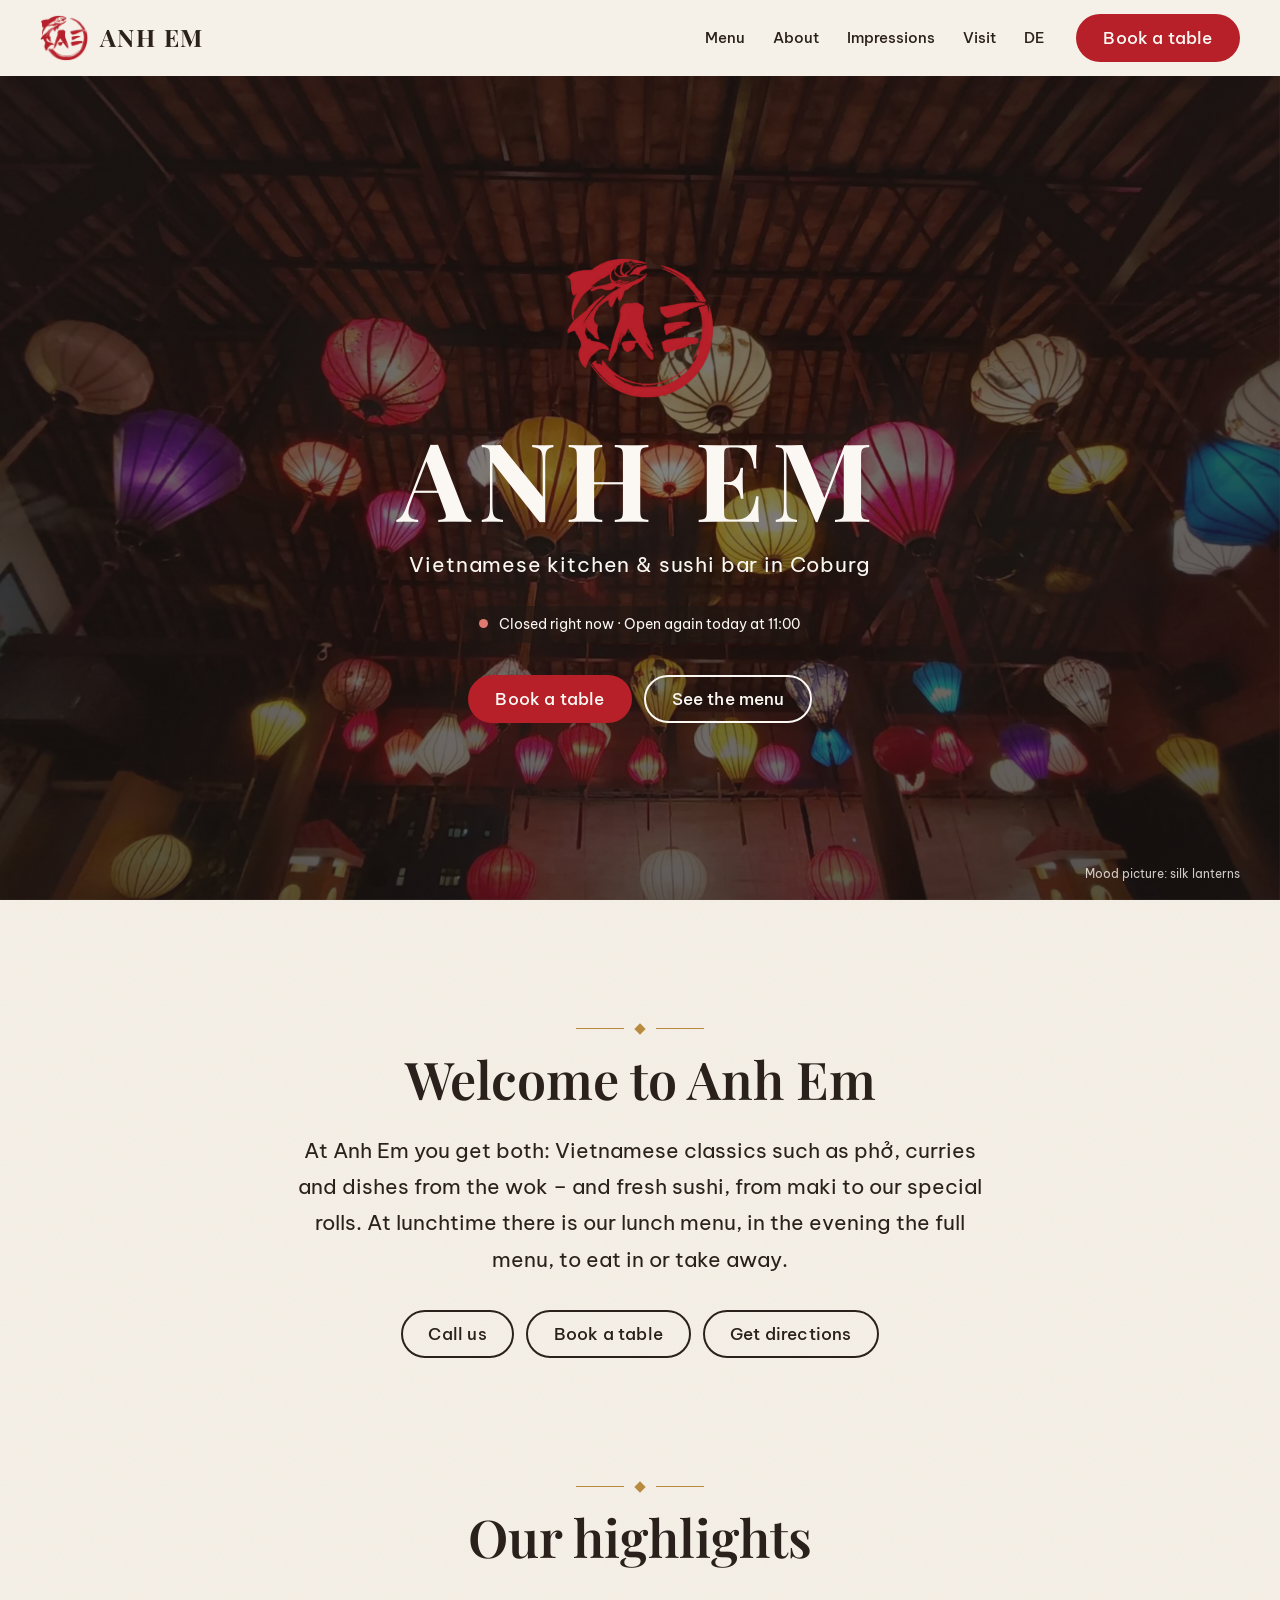
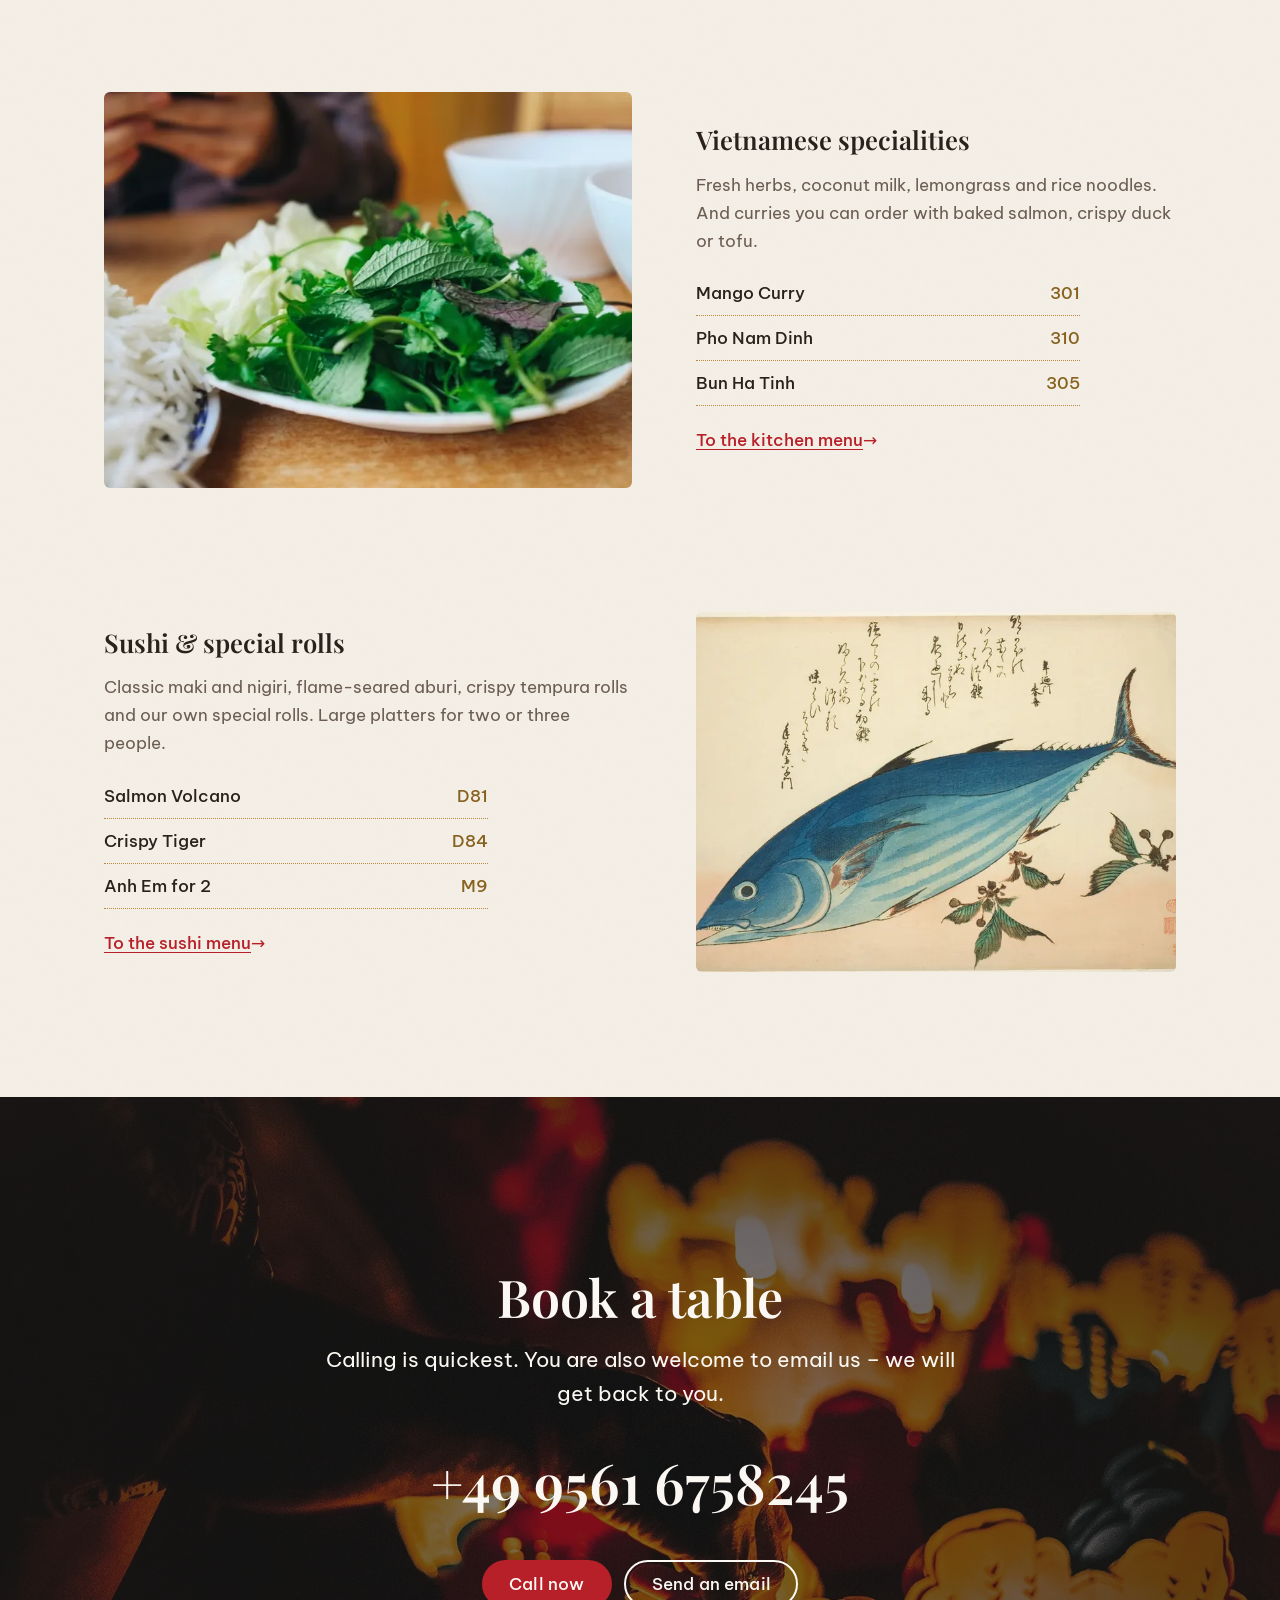
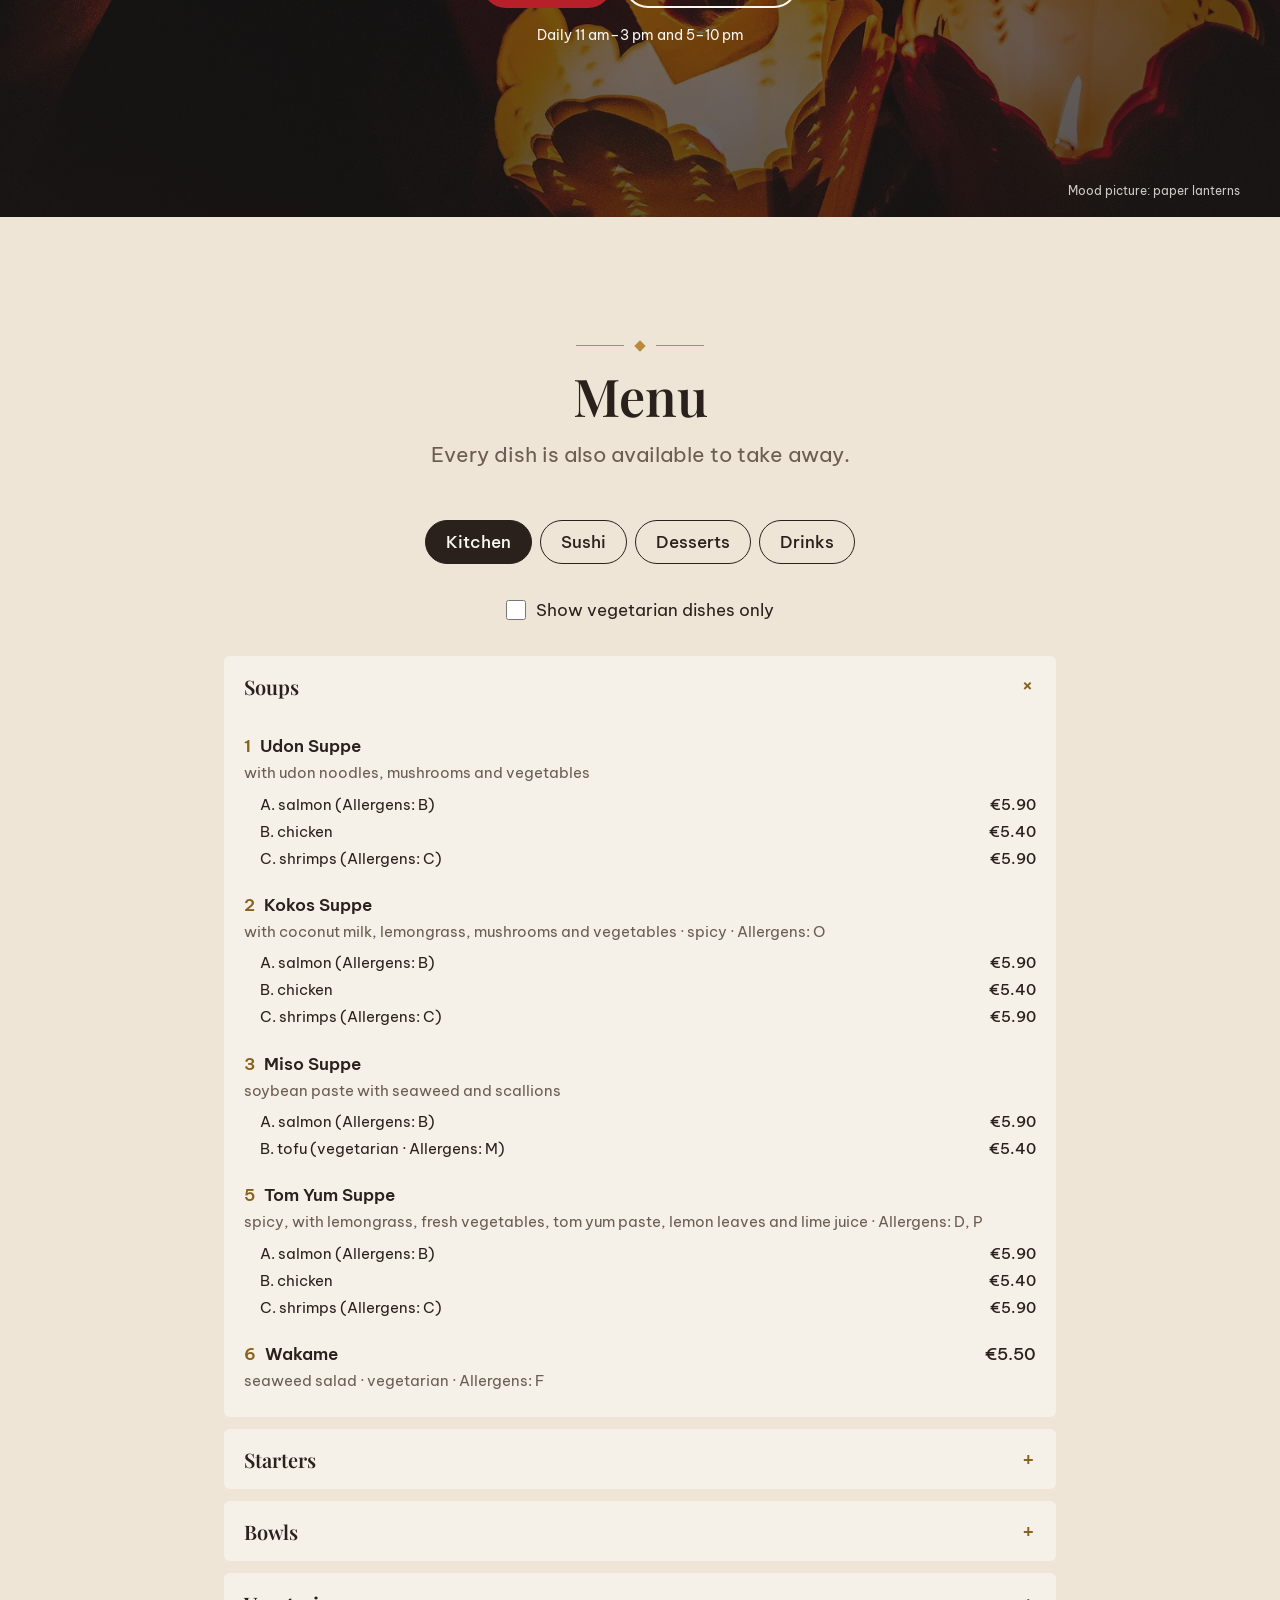
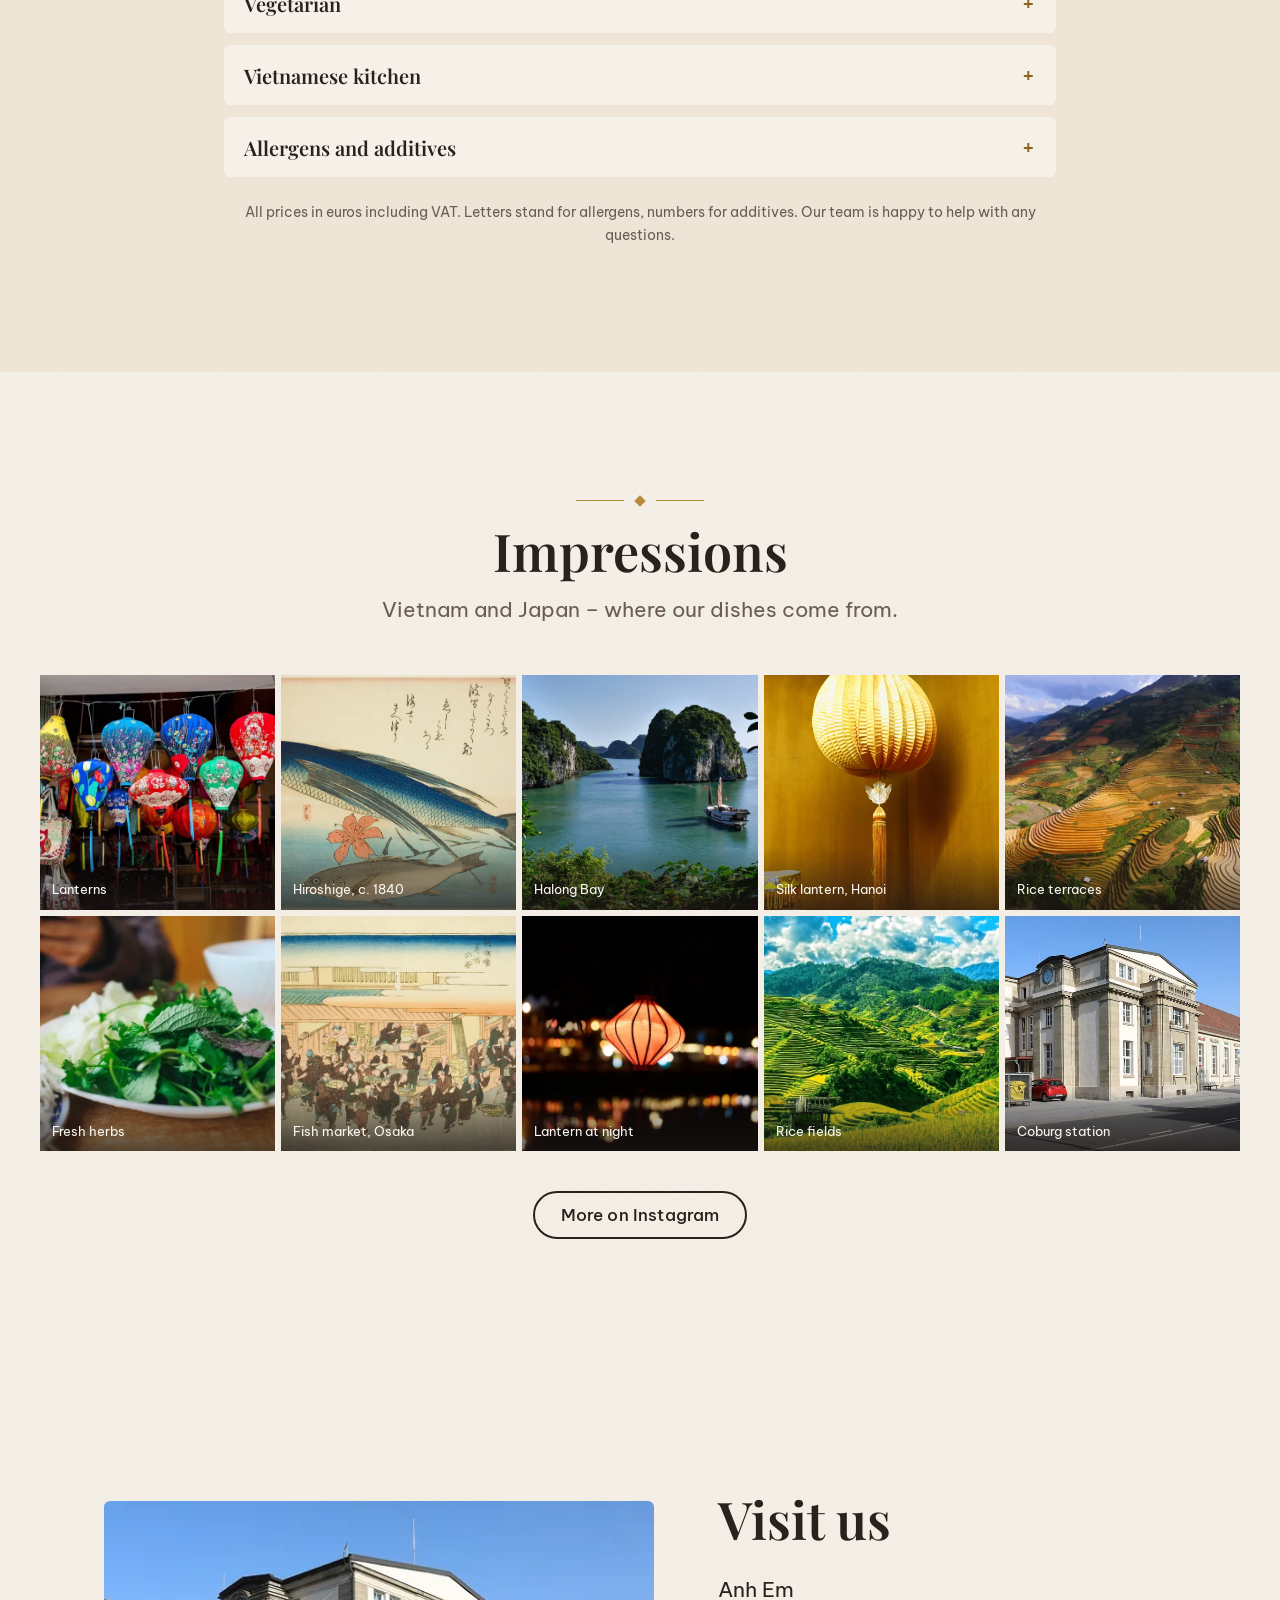
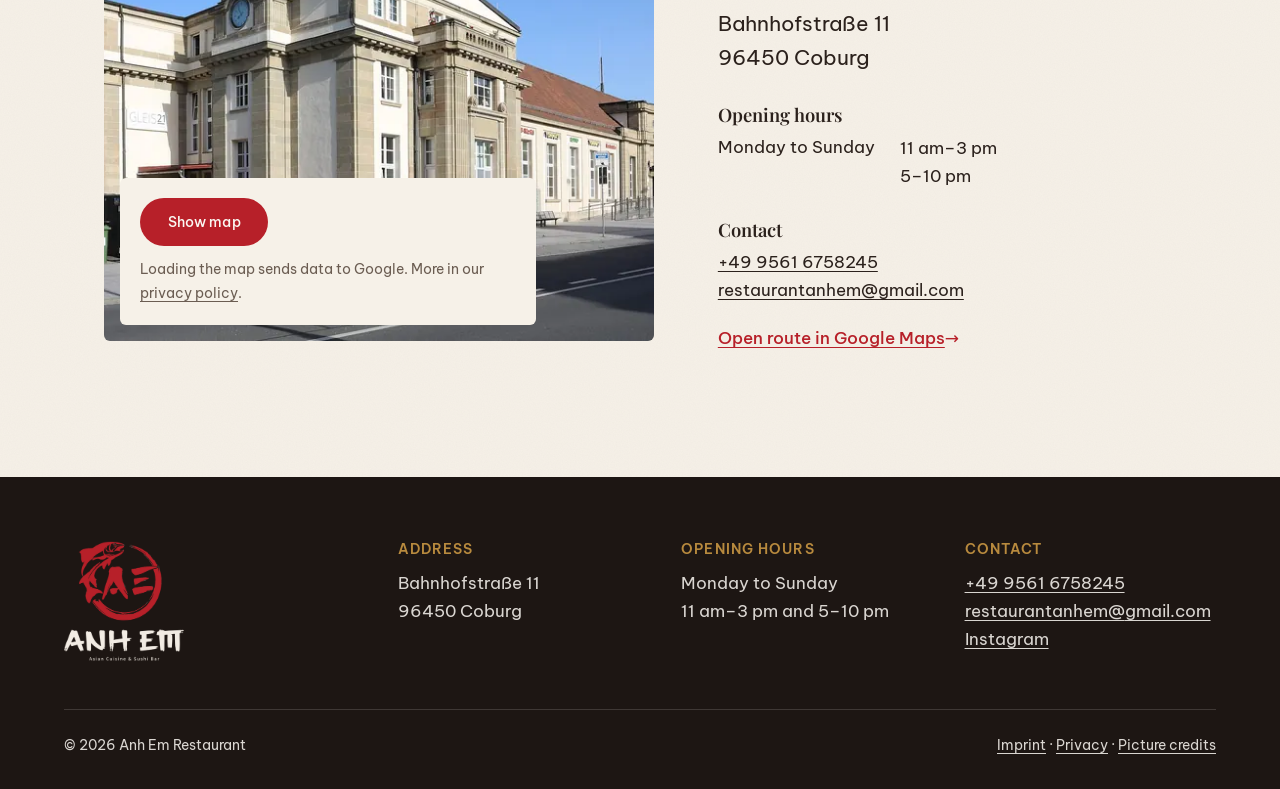
==== en/index.html @ 8180aa7c "Website Anh Em: erste Vorschau Statische Seite (HTML/CSS/JS) mit Speisekarte, DE/EN, Impressum- und " ====
<!doctype html>
<html lang="en">
<head>
  <meta charset="utf-8">
  <meta name="viewport" content="width=device-width, initial-scale=1">
  <title>Anh Em – Vietnamese Kitchen & Sushi Bar in Coburg</title>
  <meta name="description" content="Anh Em, Bahnhofstraße 11, Coburg: Vietnamese kitchen and sushi bar. Lunch, dinner and takeaway. Book a table: +49 9561 6758245.">
  <!-- VORSCHAU: Suchmaschinen sollen die Seite noch nicht anzeigen.
       Diese Zeile löschen, sobald Impressum und Datenschutz vollständig sind. -->
  <meta name="robots" content="noindex, nofollow">
  <meta name="theme-color" content="#f6f1e8">
  <link rel="icon" href="../favicon.png" type="image/png">
  <link rel="apple-touch-icon" href="../images/apple-touch-icon.png">
  <link rel="alternate" hreflang="de" href="../">
  <link rel="alternate" hreflang="en" href="./">

  <!-- Vorschau, wenn jemand den Link in WhatsApp, Facebook usw. teilt -->
  <meta property="og:title" content="Anh Em – Vietnamese Kitchen & Sushi Bar in Coburg">
  <meta property="og:description" content="Bahnhofstraße 11, Coburg. Lunch, dinner, takeaway.">
  <meta property="og:image" content="images/logo-dunkel.png">
  <meta property="og:type" content="restaurant">

  <!-- Markiert, dass JavaScript läuft. Erst dann werden Inhalte für die
       Einblend-Animation kurz versteckt. Ohne JavaScript bleibt alles sichtbar. -->
  <script>document.documentElement.classList.add("js");</script>

  <!-- Wichtigste Schriftdateien vorladen, damit die Überschriften sofort richtig aussehen -->
  <link rel="preload" href="../fonts/playfair-latin.woff2" as="font" type="font/woff2" crossorigin>
  <link rel="preload" href="../fonts/bevietnampro-latin-400.woff2" as="font" type="font/woff2" crossorigin>

  <!-- CSS: erst die Werte (tokens), dann Grundlagen, dann Aufbau, dann Bausteine -->
  <link rel="stylesheet" href="../css/tokens.css">
  <link rel="stylesheet" href="../css/base.css">
  <link rel="stylesheet" href="../css/layout.css">
  <link rel="stylesheet" href="../css/components.css">

  <!-- Daten für Google (schema.org): Name, Adresse, Zeiten, Küche -->
  <script type="application/ld+json">
  {
    "@context": "https://schema.org",
    "@type": "Restaurant",
    "name": "Anh Em",
    "description": "Vietnamese kitchen and sushi bar in Coburg",
    "servesCuisine": ["Vietnamese", "Sushi"],
    "telephone": "+49 9561 6758245",
    "email": "restaurantanhem@gmail.com",
    "priceRange": "€€",
    "acceptsReservations": "True",
    "address": {
      "@type": "PostalAddress",
      "streetAddress": "Bahnhofstraße 11",
      "postalCode": "96450",
      "addressLocality": "Coburg",
      "addressRegion": "Bayern",
      "addressCountry": "DE"
    },
    "openingHoursSpecification": [
      {
        "@type": "OpeningHoursSpecification",
        "dayOfWeek": ["Monday", "Tuesday", "Wednesday", "Thursday", "Friday", "Saturday", "Sunday"],
        "opens": "11:00",
        "closes": "15:00"
      },
      {
        "@type": "OpeningHoursSpecification",
        "dayOfWeek": ["Monday", "Tuesday", "Wednesday", "Thursday", "Friday", "Saturday", "Sunday"],
        "opens": "17:00",
        "closes": "22:00"
      }
    ],
    "sameAs": ["https://www.instagram.com/anhemrestaurant.coburg/"]
  }
  </script>
</head>
<body>

  <a class="sprung" href="#inhalt">Skip to content</a>

  <!-- ===================================================
       KOPFLEISTE (bleibt beim Scrollen oben stehen)
       Links das Logo, rechts die Menüpunkte und "Reservieren".
       Auf dem Handy klappt das Menü über den Knopf ☰ auf
       (gesteuert von js/navigation.js).
       =================================================== -->
  <header class="kopfleiste" id="kopfleiste">
    <a class="kopfleiste__logo" href="#oben" aria-label="Anh Em – back to top">
      <img src="../images/emblem.webp" width="400" height="400" alt="">
      <span class="kopfleiste__name">Anh Em</span>
    </a>

    <button class="kopfleiste__menueknopf" type="button" aria-expanded="false" aria-controls="hauptmenue">
      <span class="kopfleiste__striche" aria-hidden="true"></span>
      <span class="nur-vorlesen">Menu</span>
    </button>

    <nav class="hauptmenue" id="hauptmenue" aria-label="Main navigation">
      <ul>
        <li><a href="#karte">Menu</a></li>
        <li><a href="#ueber-uns">About</a></li>
        <li><a href="#eindruecke">Impressions</a></li>
        <li><a href="#besuch">Visit</a></li>
        <li><a href="../" hreflang="de" lang="de">DE</a></li>
      </ul>
      <a class="knopf knopf--rot" href="#reservieren">Book a table</a>
    </nav>
  </header>

  <main id="inhalt">

    <!-- ===================================================
         GROSSES BILD MIT NAME
         =================================================== -->
    <section class="held" id="oben" aria-labelledby="held-titel">
      <img class="held__bild" fetchpriority="high"
           src="../images/fotos/laternen-decke-1920.webp"
           srcset="../images/fotos/laternen-decke-960.webp 960w, ../images/fotos/laternen-decke-1920.webp 1920w"
           sizes="100vw" width="1920" height="1080"
           alt="Many colourful silk lanterns glowing under a wooden ceiling">
      <div class="held__inhalt">
        <img class="held__emblem" src="../images/emblem.webp" width="400" height="400" alt="">
        <h1 class="held__titel" id="held-titel">Anh Em</h1>
        <p class="held__unterzeile">Vietnamese kitchen &amp; sushi bar in Coburg</p>

        <!-- Live-Anzeige: js/oeffnungszeiten.js setzt hier den aktuellen Stand ein.
             Ohne JavaScript bleibt dieser Text stehen. -->
        <p class="held__status">
          <span class="punkt" id="status-punkt" aria-hidden="true"></span>
          <span id="status">Daily 11 am–3 pm and 5–10 pm</span><span id="status-detail"></span>
        </p>

        <div class="knopfreihe knopfreihe--mitte">
          <a class="knopf knopf--rot" href="#reservieren">Book a table</a>
          <a class="knopf knopf--hell" href="#karte">See the menu</a>
        </div>
      </div>
      <p class="bildort">Mood picture: silk lanterns</p>
    </section>

    <!-- ===================================================
         WILLKOMMEN
         =================================================== -->
    <section class="willkommen abschnitt" id="ueber-uns" aria-labelledby="willkommen-titel" data-erscheinen>
      <p class="zierzeile" aria-hidden="true"><span></span></p>
      <h2 id="willkommen-titel">Welcome to Anh Em</h2>
      <p class="willkommen__text">
        At Anh Em you get both: Vietnamese classics such as phở, curries and dishes from the
        wok – and fresh sushi, from maki to our special rolls. At lunchtime there is our lunch
        menu, in the evening the full menu, to eat in or take away.
      </p>
      <div class="knopfreihe knopfreihe--mitte">
        <a class="knopf knopf--rand" href="tel:+4995616758245">Call us</a>
        <a class="knopf knopf--rand" href="#reservieren">Book a table</a>
        <a class="knopf knopf--rand" href="https://www.google.com/maps/search/?api=1&amp;query=Anh+Em+Bahnhofstra%C3%9Fe+11+96450+Coburg" rel="noopener" target="_blank">Get directions</a>
      </div>
    </section>

    <!-- ===================================================
         HIGHLIGHTS
         Zwei Reihen: Bild und Text, jeweils mit Empfehlungen.
         =================================================== -->
    <section class="kuechen" aria-labelledby="kuechen-titel">
      <div class="abschnitt__kopf" data-erscheinen>
        <p class="zierzeile" aria-hidden="true"><span></span></p>
        <h2 id="kuechen-titel">Our highlights</h2>
      </div>

      <article class="kueche" data-erscheinen>
        <figure class="kueche__bild">
          <img src="../images/fotos/kraeuter-800.webp" width="800" height="531" loading="lazy"
               alt="Fresh Vietnamese herbs and salad on a plate">
        </figure>
        <div class="kueche__text">
          <h3>Vietnamese specialities</h3>
          <p>Fresh herbs, coconut milk, lemongrass and rice noodles. And curries you can order
             with baked salmon, crispy duck or tofu.</p>
          <ul class="empfehlungen">
            <li><span>Mango Curry</span><span class="zahlen">301</span></li>
            <li><span>Pho Nam Dinh</span><span class="zahlen">310</span></li>
            <li><span>Bun Ha Tinh</span><span class="zahlen">305</span></li>
          </ul>
          <a class="textlink" href="#karte" data-reiter="0">To the kitchen menu</a>
        </div>
      </article>

      <article class="kueche kueche--gespiegelt" data-erscheinen>
        <figure class="kueche__bild">
          <img src="../images/fischdruck-bonito-800.webp" width="800" height="546" loading="lazy"
               alt="Woodblock print of a blue bonito fish by Utagawa Hiroshige, c. 1832">
        </figure>
        <div class="kueche__text">
          <h3>Sushi &amp; special rolls</h3>
          <p>Classic maki and nigiri, flame-seared aburi, crispy tempura rolls and our own
             special rolls. Large platters for two or three people.</p>
          <ul class="empfehlungen">
            <li><span>Salmon Volcano</span><span class="zahlen">D81</span></li>
            <li><span>Crispy Tiger</span><span class="zahlen">D84</span></li>
            <li><span>Anh Em for 2</span><span class="zahlen">M9</span></li>
          </ul>
          <a class="textlink" href="#karte" data-reiter="1">To the sushi menu</a>
        </div>
      </article>
    </section>

    <!-- ===================================================
         RESERVIEREN (Bildband)
         =================================================== -->
    <section class="band" id="reservieren" aria-labelledby="reservieren-titel">
      <img class="band__bild" loading="lazy"
           src="../images/fotos/laternen-leuchtend-1600.webp"
           srcset="../images/fotos/laternen-leuchtend-800.webp 800w, ../images/fotos/laternen-leuchtend-1600.webp 1600w"
           sizes="100vw" width="1600" height="1067"
           alt="A hand placing a glowing paper lantern among other lanterns">
      <div class="band__inhalt" data-erscheinen>
        <h2 id="reservieren-titel">Book a table</h2>
        <p>Calling is quickest. You are also welcome to email us – we will get back to you.</p>
        <a class="band__telefon zahlen" href="tel:+4995616758245">+49 9561 6758245</a>
        <div class="knopfreihe knopfreihe--mitte">
          <a class="knopf knopf--rot" href="tel:+4995616758245">Call now</a>
          <a class="knopf knopf--hell" href="mailto:restaurantanhem@gmail.com?subject=Table%20booking&amp;body=Name%3A%20%0ADate%3A%20%0ATime%3A%20%0AGuests%3A%20">Send an email</a>
        </div>
        <p class="band__zeiten">Daily 11 am–3 pm and 5–10 pm</p>
      </div>
      <p class="bildort">Mood picture: paper lanterns</p>
    </section>

    <!-- ===================================================
         SPEISEKARTE
         Der Inhalt kommt aus js/speisekarte-daten.js und wird
         von js/speisekarte.js hier eingesetzt (mit Reitern).
         =================================================== -->
    <section class="karte abschnitt" id="karte" aria-labelledby="karte-titel">
      <div class="abschnitt__kopf" data-erscheinen>
        <p class="zierzeile" aria-hidden="true"><span></span></p>
        <h2 id="karte-titel">Menu</h2>
        <p>Every dish is also available to take away.</p>
      </div>

      <div id="speisekarte" class="karte__inhalt">
        <noscript>
          <p class="karte__hinweis">The menu needs JavaScript. Feel free to call us: +49 9561 6758245.</p>
        </noscript>
      </div>
      <div id="allergene-legende" class="karte__legende"></div>
      <p class="karte__hinweis">
        All prices in euros including VAT. Letters stand for allergens, numbers for
        additives. Our team is happy to help with any questions.
      </p>
    </section>

    <!-- ===================================================
         EINDRÜCKE (Fotoraster)
         Vorläufig Stimmungsbilder aus Vietnam und Japan, jeweils mit
         Ortsangabe. Sobald es eigene Fotos gibt, hier austauschen.
         =================================================== -->
    <section class="eindruecke abschnitt" id="eindruecke" aria-labelledby="eindruecke-titel">
      <div class="abschnitt__kopf" data-erscheinen>
        <p class="zierzeile" aria-hidden="true"><span></span></p>
        <h2 id="eindruecke-titel">Impressions</h2>
        <p>Vietnam and Japan – where our dishes come from.</p>
      </div>

      <ul class="fotoraster">
        <li><figure><img src="../images/fotos/laternen-laden-800.webp" width="800" height="534" loading="lazy" alt="Colourful lanterns in a shop"><figcaption>Lanterns</figcaption></figure></li>
        <li><figure><img src="../images/fischdruck-fliegender-fisch-800.webp" width="800" height="556" loading="lazy" alt="Woodblock print of a flying fish"><figcaption>Hiroshige, c. 1840</figcaption></figure></li>
        <li><figure><img src="../images/fotos/halong-bucht-800.webp" width="800" height="600" loading="lazy" alt="Limestone cliffs and boats in Halong Bay"><figcaption>Halong Bay</figcaption></figure></li>
        <li><figure><img src="../images/fotos/laterne-museum-800.webp" width="800" height="1200" loading="lazy" alt="Golden silk lantern"><figcaption>Silk lantern, Hanoi</figcaption></figure></li>
        <li><figure><img src="../images/fotos/reisterrassen-800.webp" width="800" height="600" loading="lazy" alt="Green and golden rice terraces in the mountains"><figcaption>Rice terraces</figcaption></figure></li>
        <li><figure><img src="../images/fotos/kraeuter-800.webp" width="800" height="531" loading="lazy" alt="Fresh herbs on a plate"><figcaption>Fresh herbs</figcaption></figure></li>
        <li><figure><img src="../images/fischmarkt-osaka-800.webp" width="800" height="520" loading="lazy" alt="Woodblock print of a fish market in Osaka"><figcaption>Fish market, Osaka</figcaption></figure></li>
        <li><figure><img src="../images/fotos/laterne-nacht-800.webp" width="800" height="534" loading="lazy" alt="A glowing lantern against night lights"><figcaption>Lantern at night</figcaption></figure></li>
        <li><figure><img src="../images/fotos/reisfelder-800.webp" width="800" height="545" loading="lazy" alt="Wide green rice fields"><figcaption>Rice fields</figcaption></figure></li>
        <li><figure><img src="../images/coburg-bahnhof-800.webp" width="800" height="450" loading="lazy" alt="Coburg railway station building"><figcaption>Coburg station</figcaption></figure></li>
      </ul>

      <p class="mitte">
        <a class="knopf knopf--rand" href="https://www.instagram.com/anhemrestaurant.coburg/" rel="noopener">More on Instagram</a>
      </p>
    </section>

    <!-- ===================================================
         BESUCH: Karte (Zwei-Klick) und Adresse/Zeiten
         Google Maps wird erst nach einem Klick geladen (Datenschutz).
         =================================================== -->
    <section class="besuch abschnitt" id="besuch" aria-labelledby="besuch-titel">
      <div class="karte-zwei-klick" id="karte-zwei-klick">
        <img src="../images/coburg-bahnhof-1600.webp"
             srcset="../images/coburg-bahnhof-800.webp 800w, ../images/coburg-bahnhof-1600.webp 1600w"
             sizes="(min-width: 900px) 50vw, 100vw"
             width="1600" height="900" loading="lazy"
             alt="Coburg railway station building">
        <div class="karte-zwei-klick__hinweis">
          <button type="button" class="knopf knopf--rot" id="karte-laden">Show map</button>
          <p>Loading the map sends data to Google.
             More in our <a href="privacy.html#google-maps">privacy policy</a>.</p>
        </div>
      </div>

      <div class="besuch__text" data-erscheinen>
        <h2 id="besuch-titel">Visit us</h2>
        <p class="besuch__adresse">
          Anh Em<br>
          Bahnhofstraße 11<br>
          96450 Coburg
        </p>

        <h3>Opening hours</h3>
        <table class="zeiten">
          <caption class="nur-vorlesen">Opening hours</caption>
          <tbody>
            <tr><th scope="row">Monday to Sunday</th><td class="zahlen">11 am–3 pm<br>5–10 pm</td></tr>
          </tbody>
        </table>

        <h3>Contact</h3>
        <p>
          <a href="tel:+4995616758245" class="zahlen">+49 9561 6758245</a><br>
          <a href="mailto:restaurantanhem@gmail.com">restaurantanhem@gmail.com</a>
        </p>

        <p><a class="textlink" href="https://www.google.com/maps/search/?api=1&amp;query=Anh+Em+Bahnhofstra%C3%9Fe+11+96450+Coburg"
              rel="noopener" target="_blank">Open route in Google Maps</a></p>
      </div>
    </section>

  </main>

  <!-- ===================================================
       FUSS (Footer)
       =================================================== -->
  <footer class="fuss">
    <div class="fuss__inhalt">
      <div class="fuss__marke">
        <img src="../images/logo-hell-klein.png" width="320" height="320" alt="Anh Em – Asian Cuisine & Sushi Bar">
      </div>
      <div>
        <h2 class="fuss__titel">Address</h2>
        <p>Bahnhofstraße 11<br>96450 Coburg</p>
      </div>
      <div>
        <h2 class="fuss__titel">Opening hours</h2>
        <p>Monday to Sunday<br>11 am–3 pm and 5–10 pm</p>
      </div>
      <div>
        <h2 class="fuss__titel">Contact</h2>
        <p><a href="tel:+4995616758245" class="zahlen">+49 9561 6758245</a><br>
           <a href="mailto:restaurantanhem@gmail.com">restaurantanhem@<wbr>gmail.com</a><br>
           <a href="https://www.instagram.com/anhemrestaurant.coburg/" rel="noopener">Instagram</a></p>
      </div>
    </div>

    <div class="fuss__unten">
      <p>© 2026 Anh Em Restaurant</p>
      <p>
        <a href="imprint.html">Imprint</a> ·
        <a href="privacy.html">Privacy</a> ·
        <a href="imprint.html#credits">Picture credits</a>
      </p>
    </div>
  </footer>

  <!-- Skripte am Ende, damit die Seite zuerst sichtbar ist.
       Reihenfolge wichtig: erst die Daten, dann das Skript, das sie benutzt. -->
  <script src="../js/navigation.js"></script>
  <script src="../js/speisekarte-daten.js"></script>
  <script src="../js/speisekarte.js"></script>
  <script src="../js/oeffnungszeiten.js"></script>
  <script src="../js/karte-zwei-klick.js"></script>
  <script src="../js/bewegung.js"></script>
</body>
</html>
---- css/tokens.css ----
/* =========================================================
   tokens.css – Alle Design-Werte an EINER Stelle
   Farben, Schriften, Größen, Abstände. Wer den Look ändern will,
   ändert nur diese Datei. Alle anderen CSS-Dateien benutzen
   nur diese Variablen (var(--name)), nie feste Werte.
   ========================================================= */

/* ---------- Schriften (lokal in /fonts, kein Google-Server → DSGVO) ----------
   "Playfair Display" für Überschriften, "Be Vietnam Pro" für Text.
   Jede Schrift ist in drei Teile zerlegt (latin, latin-ext, vietnamese).
   Der Browser lädt nur die Teile, deren Zeichen auf der Seite vorkommen. */

@font-face {
  font-family: "Playfair Display";
  font-weight: 400 900; /* variable Schrift: alle Stärken in einer Datei */
  font-display: swap;
  src: url("../fonts/playfair-latin.woff2") format("woff2");
  unicode-range: U+0000-00FF, U+0131, U+0152-0153, U+02BB-02BC, U+02C6, U+02DA, U+02DC, U+0304, U+0308, U+0329, U+2000-206F, U+20AC, U+2122, U+2191, U+2193, U+2212, U+2215, U+FEFF, U+FFFD;
}
@font-face {
  font-family: "Playfair Display";
  font-weight: 400 900;
  font-display: swap;
  src: url("../fonts/playfair-latin-ext.woff2") format("woff2");
  unicode-range: U+0100-02BA, U+02BD-02C5, U+02C7-02CC, U+02CE-02D7, U+02DD-02FF, U+0304, U+0308, U+0329, U+1D00-1DBF, U+1E00-1E9F, U+1EF2-1EFF, U+2020, U+20A0-20AB, U+20AD-20C0, U+2113, U+2C60-2C7F, U+A720-A7FF;
}
@font-face {
  font-family: "Playfair Display";
  font-weight: 400 900;
  font-display: swap;
  src: url("../fonts/playfair-vietnamese.woff2") format("woff2");
  unicode-range: U+0102-0103, U+0110-0111, U+0128-0129, U+0168-0169, U+01A0-01A1, U+01AF-01B0, U+0300-0301, U+0303-0304, U+0308-0309, U+0323, U+0329, U+1EA0-1EF9, U+20AB;
}

/* Be Vietnam Pro: drei Stärken (400 normal, 500 mittel, 600 halbfett) */
@font-face { font-family: "Be Vietnam Pro"; font-weight: 400; font-display: swap; src: url("../fonts/bevietnampro-latin-400.woff2") format("woff2"); unicode-range: U+0000-00FF, U+0131, U+0152-0153, U+02BB-02BC, U+02C6, U+02DA, U+02DC, U+0304, U+0308, U+0329, U+2000-206F, U+20AC, U+2122, U+2191, U+2193, U+2212, U+2215, U+FEFF, U+FFFD; }
@font-face { font-family: "Be Vietnam Pro"; font-weight: 500; font-display: swap; src: url("../fonts/bevietnampro-latin-500.woff2") format("woff2"); unicode-range: U+0000-00FF, U+0131, U+0152-0153, U+02BB-02BC, U+02C6, U+02DA, U+02DC, U+0304, U+0308, U+0329, U+2000-206F, U+20AC, U+2122, U+2191, U+2193, U+2212, U+2215, U+FEFF, U+FFFD; }
@font-face { font-family: "Be Vietnam Pro"; font-weight: 600; font-display: swap; src: url("../fonts/bevietnampro-latin-600.woff2") format("woff2"); unicode-range: U+0000-00FF, U+0131, U+0152-0153, U+02BB-02BC, U+02C6, U+02DA, U+02DC, U+0304, U+0308, U+0329, U+2000-206F, U+20AC, U+2122, U+2191, U+2193, U+2212, U+2215, U+FEFF, U+FFFD; }
@font-face { font-family: "Be Vietnam Pro"; font-weight: 400; font-display: swap; src: url("../fonts/bevietnampro-latin-ext-400.woff2") format("woff2"); unicode-range: U+0100-02BA, U+02BD-02C5, U+02C7-02CC, U+02CE-02D7, U+02DD-02FF, U+0304, U+0308, U+0329, U+1D00-1DBF, U+1E00-1E9F, U+1EF2-1EFF, U+2020, U+20A0-20AB, U+20AD-20C0, U+2113, U+2C60-2C7F, U+A720-A7FF; }
@font-face { font-family: "Be Vietnam Pro"; font-weight: 500; font-display: swap; src: url("../fonts/bevietnampro-latin-ext-500.woff2") format("woff2"); unicode-range: U+0100-02BA, U+02BD-02C5, U+02C7-02CC, U+02CE-02D7, U+02DD-02FF, U+0304, U+0308, U+0329, U+1D00-1DBF, U+1E00-1E9F, U+1EF2-1EFF, U+2020, U+20A0-20AB, U+20AD-20C0, U+2113, U+2C60-2C7F, U+A720-A7FF; }
@font-face { font-family: "Be Vietnam Pro"; font-weight: 600; font-display: swap; src: url("../fonts/bevietnampro-latin-ext-600.woff2") format("woff2"); unicode-range: U+0100-02BA, U+02BD-02C5, U+02C7-02CC, U+02CE-02D7, U+02DD-02FF, U+0304, U+0308, U+0329, U+1D00-1DBF, U+1E00-1E9F, U+1EF2-1EFF, U+2020, U+20A0-20AB, U+20AD-20C0, U+2113, U+2C60-2C7F, U+A720-A7FF; }
@font-face { font-family: "Be Vietnam Pro"; font-weight: 400; font-display: swap; src: url("../fonts/bevietnampro-vietnamese-400.woff2") format("woff2"); unicode-range: U+0102-0103, U+0110-0111, U+0128-0129, U+0168-0169, U+01A0-01A1, U+01AF-01B0, U+0300-0301, U+0303-0304, U+0308-0309, U+0323, U+0329, U+1EA0-1EF9, U+20AB; }
@font-face { font-family: "Be Vietnam Pro"; font-weight: 500; font-display: swap; src: url("../fonts/bevietnampro-vietnamese-500.woff2") format("woff2"); unicode-range: U+0102-0103, U+0110-0111, U+0128-0129, U+0168-0169, U+01A0-01A1, U+01AF-01B0, U+0300-0301, U+0303-0304, U+0308-0309, U+0323, U+0329, U+1EA0-1EF9, U+20AB; }
@font-face { font-family: "Be Vietnam Pro"; font-weight: 600; font-display: swap; src: url("../fonts/bevietnampro-vietnamese-600.woff2") format("woff2"); unicode-range: U+0102-0103, U+0110-0111, U+0128-0129, U+0168-0169, U+01A0-01A1, U+01AF-01B0, U+0300-0301, U+0303-0304, U+0308-0309, U+0323, U+0329, U+1EA0-1EF9, U+20AB; }

:root {
  /* --- Farben --- */
  --grund: #f6f1e8;         /* Seitenhintergrund: warmes Creme */
  --grund-2: #eee5d6;       /* etwas dunkler: abwechselnde Abschnitte, Karten */
  --grund-3: #e4d8c4;       /* noch dunkler: Hover, aktive Reiter */
  --tinte: #2b211c;         /* Haupttext: sehr dunkles Braun statt hartem Schwarz */
  --tinte-weich: #6b5d52;   /* Nebentext (Beschreibungen, Hinweise) */
  --rot: #b72029;           /* Logo-Rot: Hauptknöpfe ("Reservieren") */
  --rot-dunkel: #93171f;    /* Rot beim Darüberfahren */
  --gold: #b88a3e;          /* Gold für Zierlinien und Symbole */
  --gold-text: #87621f;     /* dunkleres Gold für Text (gut lesbar auf Creme) */
  --nacht: #1d1613;         /* dunkle Flächen: Footer, Bild-Abdunklung */
  --hell: #fbf8f3;          /* heller Text auf dunklen Flächen */

  /* --- Schriften --- */
  --schrift-titel: "Playfair Display", Georgia, serif;
  --schrift-text: "Be Vietnam Pro", system-ui, sans-serif;

  /* --- Schriftgrößen. clamp(min, bevorzugt, max) wächst mit der Bildschirmbreite --- */
  --groesse-klein: 0.875rem;                                  /* 14px */
  --groesse-text: clamp(1rem, 0.96rem + 0.2vw, 1.0625rem);    /* 16–17px */
  --groesse-gross: clamp(1.125rem, 1.05rem + 0.4vw, 1.3rem);  /* 18–21px */
  --groesse-h3: clamp(1.35rem, 1.2rem + 0.6vw, 1.6rem);
  --groesse-h2: clamp(2rem, 1.5rem + 2.2vw, 3.25rem);
  --groesse-held: clamp(3.25rem, 2rem + 6vw, 7rem);           /* "Anh Em" im großen Bild */

  /* --- Abstände --- */
  --rand: clamp(1rem, 0.5rem + 2.5vw, 3rem);       /* Seitenrand links/rechts */
  --abschnitt: clamp(4.5rem, 3rem + 6vw, 8.5rem);  /* Abstand oben/unten pro Abschnitt */
  --breite: 72rem;                                 /* maximale Inhaltsbreite */
  --kopf-hoehe: 76px;                              /* Höhe der festen Leiste oben */

  /* --- Formen --- */
  --radius: 6px;          /* Ecken von Karten und Bildern */
  --radius-knopf: 999px;  /* Knöpfe ganz rund (Pillenform) */
  --schatten: 0 10px 30px rgb(43 33 28 / 0.12); /* nur für schwebende Dinge (Menü am Handy) */

  /* --- Bewegung --- */
  --dauer: 220ms;
  --kurve: cubic-bezier(0.2, 0.7, 0.2, 1);
}
---- css/base.css ----
/* =========================================================
   base.css – Grundeinstellungen für die ganze Seite
   Setzt Browser-Standards zurück und legt Schrift und Farben fest.
   ========================================================= */

*,
*::before,
*::after {
  box-sizing: border-box; /* Breite enthält Innenabstand und Rahmen */
}

html {
  -webkit-text-size-adjust: 100%;
  scroll-behavior: smooth;
  /* Beim Springen zu #anker nicht unter der festen Kopfleiste verschwinden */
  scroll-padding-top: calc(var(--kopf-hoehe) + 12px);
}

body {
  margin: 0;
  background-color: var(--grund);
  /* Ganz feine Papierstruktur, als kleines SVG direkt im CSS (keine externe Datei) */
  background-image: url("data:image/svg+xml,%3Csvg xmlns='http://www.w3.org/2000/svg' width='160' height='160'%3E%3Cfilter id='n'%3E%3CfeTurbulence type='fractalNoise' baseFrequency='0.85' numOctaves='3' stitchTiles='stitch'/%3E%3CfeColorMatrix values='0 0 0 0 0.35 0 0 0 0 0.27 0 0 0 0 0.2 0 0 0 0.05 0'/%3E%3C/filter%3E%3Crect width='100%25' height='100%25' filter='url(%23n)'/%3E%3C/svg%3E");
  color: var(--tinte);
  font-family: var(--schrift-text);
  font-size: var(--groesse-text);
  line-height: 1.65;
}

h1, h2, h3, p, ul, ol, dl, dd, figure {
  margin: 0;
}

h1, h2, h3 {
  font-family: var(--schrift-titel);
  font-weight: 600;
  line-height: 1.15;
  text-wrap: balance; /* Überschriften gleichmäßig umbrechen */
}

ul, ol {
  padding: 0;
  list-style: none;
}

img {
  display: block;
  max-width: 100%;
  height: auto;
}

a {
  color: inherit;
  text-underline-offset: 0.2em;
}

/* Sichtbarer Rahmen, wenn man mit der Tastatur (Tab) navigiert */
:focus-visible {
  outline: 3px solid var(--gold);
  outline-offset: 3px;
}

::selection {
  background: var(--rot);
  color: var(--hell);
}

/* Versteckte Elemente bleiben versteckt, auch wenn eine andere Regel
   ihnen z. B. display: grid gibt (wichtig für Reiter und Filter der Speisekarte) */
[hidden] {
  display: none !important;
}

/* Zahlen gleich breit, damit Preise sauber untereinander stehen */
.zahlen {
  font-variant-numeric: tabular-nums;
}

/* Nur für Screenreader (Vorlese-Programme) sichtbar */
.nur-vorlesen {
  position: absolute;
  width: 1px;
  height: 1px;
  overflow: hidden;
  clip: rect(0 0 0 0);
  white-space: nowrap;
}

/* Wer in den Systemeinstellungen "weniger Bewegung" gewählt hat:
   kein weiches Scrollen. Die einzelnen Animationen haben eigene Regeln
   in components.css. */
@media (prefers-reduced-motion: reduce) {
  html {
    scroll-behavior: auto;
  }
}
---- css/layout.css ----
/* =========================================================
   layout.css – Wo was auf der Seite steht
   Kopfleiste, Abschnitte, Spalten, Footer.
   Zuerst Handy (schmal), dann ab 900px breit = Desktop.
   ========================================================= */

/* ---------- Allgemeiner Abschnitt ---------- */

.abschnitt {
  padding: var(--abschnitt) var(--rand);
}

/* Kopf eines Abschnitts: Zierlinie, Überschrift, ein Satz – mittig */
.abschnitt__kopf {
  max-width: 40rem;
  margin: 0 auto 3rem;
  text-align: center;
}

/* ---------- Kopfleiste (fest oben) ---------- */

.kopfleiste {
  position: sticky; /* bleibt beim Scrollen oben kleben */
  top: 0;
  z-index: 20;
  display: flex;
  align-items: center;
  justify-content: space-between;
  gap: 1rem;
  height: var(--kopf-hoehe);
  padding: 0 var(--rand);
  background: var(--grund);
  transition: box-shadow var(--dauer) var(--kurve);
}

/* js/navigation.js setzt diese Klasse, sobald man etwas gescrollt hat */
.kopfleiste.ist-gescrollt {
  box-shadow: 0 1px 0 rgb(43 33 28 / 0.08), 0 8px 24px rgb(43 33 28 / 0.06);
}

/* Handy: Menü ist ein aufklappbares Feld unter der Leiste */
.hauptmenue {
  position: absolute;
  top: var(--kopf-hoehe);
  left: 0;
  right: 0;
  display: none;
  padding: 1rem var(--rand) 1.5rem;
  background: var(--grund);
  box-shadow: var(--schatten);
}
.hauptmenue.ist-offen {
  display: grid;
  gap: 1rem;
}

/* Desktop: Menü steht direkt in der Leiste, kein Menüknopf */
@media (min-width: 900px) {
  .hauptmenue {
    position: static;
    display: flex;
    align-items: center;
    gap: 2rem;
    padding: 0;
    background: none;
    box-shadow: none;
  }
}

/* ---------- Großes Bild (Held) ---------- */

.held {
  position: relative;
  display: grid;
  place-items: center;
  min-height: calc(100svh - var(--kopf-hoehe));
  padding: 4rem var(--rand);
  overflow: hidden;
  isolation: isolate; /* eigene Ebene: Bild (z-index -2) bleibt hinter dem Text, aber vor dem Seitenhintergrund */
  color: var(--hell);
  text-align: center;
}

/* ---------- Willkommen ---------- */

.willkommen {
  max-width: 48rem;
  margin: 0 auto;
  text-align: center;
}

/* ---------- Zwei Küchen ---------- */

.kuechen {
  display: grid;
  gap: var(--abschnitt);
  max-width: var(--breite);
  margin: 0 auto;
  padding: 0 var(--rand) var(--abschnitt);
}

.kueche {
  display: grid;
  gap: 2rem;
  align-items: center;
}

@media (min-width: 900px) {
  .kueche {
    grid-template-columns: 1.1fr 1fr;
    gap: 4rem;
  }
  /* Zweite Küche: Bild rechts, Text links */
  .kueche--gespiegelt .kueche__bild {
    order: 2;
  }
}

/* ---------- Bildband "Reservieren" ---------- */

.band {
  position: relative;
  display: grid;
  place-items: center;
  min-height: 80svh;
  padding: var(--abschnitt) var(--rand);
  overflow: hidden;
  isolation: isolate;
  color: var(--hell);
  text-align: center;
}

/* ---------- Speisekarte ---------- */

.karte {
  background: var(--grund-2);
}

.karte__inhalt,
.karte__legende,
.karte__hinweis {
  max-width: 52rem;
  margin-left: auto;
  margin-right: auto;
}

/* ---------- Eindrücke (Fotoraster) ---------- */

.fotoraster {
  display: grid;
  grid-template-columns: repeat(2, 1fr); /* Handy: 2 Spalten */
  gap: 6px;
  max-width: 90rem;
  margin: 0 auto 2.5rem;
}

@media (min-width: 700px) {
  .fotoraster { grid-template-columns: repeat(3, 1fr); }
}
@media (min-width: 1100px) {
  .fotoraster { grid-template-columns: repeat(5, 1fr); }
}

/* ---------- Besuch: Karte + Adresse ---------- */

.besuch {
  display: grid;
  gap: 2.5rem;
  max-width: var(--breite);
  margin: 0 auto;
}

@media (min-width: 900px) {
  .besuch {
    grid-template-columns: 1.2fr 1fr;
    gap: 4rem;
    align-items: center;
  }
}

/* ---------- Fuß (Footer) ---------- */

.fuss {
  padding: 4rem var(--rand) 2rem;
  background: var(--nacht);
  color: var(--hell);
}

.fuss__inhalt {
  display: grid;
  grid-template-columns: repeat(2, minmax(0, 1fr));
  gap: 2rem;
  max-width: var(--breite);
  margin: 0 auto;
}

@media (min-width: 900px) {
  .fuss__inhalt {
    grid-template-columns: 1.2fr repeat(3, 1fr);
  }
}

.fuss__marke {
  grid-column: 1 / -1;
}
@media (min-width: 900px) {
  .fuss__marke { grid-column: auto; }
}

.fuss__unten {
  display: flex;
  flex-wrap: wrap;
  justify-content: space-between;
  gap: 0.5rem 2rem;
  max-width: var(--breite);
  margin: 3rem auto 0;
  padding-top: 1.5rem;
  border-top: 1px solid rgb(251 248 243 / 0.15);
}

/* ---------- Unterseiten (Impressum, Datenschutz) ---------- */

.rechtstext {
  width: min(44rem, 100% - 2 * var(--rand));
  margin: 3rem auto var(--abschnitt);
}

/* Überschrift "Unsere Highlights": der große Abstand der Reihen reicht, kein zusätzlicher Rand */
.kuechen .abschnitt__kopf {
  margin-bottom: 0;
}
---- css/components.css ----
/* =========================================================
   components.css – Einzelne Bausteine
   Knöpfe, Kopfleiste, großes Bild, Speisekarte, Fotoraster,
   Karte, Footer, Rechtstexte, Animationen.
   ========================================================= */

/* ---------- Knöpfe ---------- */

.knopf {
  display: inline-flex;
  align-items: center;
  justify-content: center;
  min-height: 48px;         /* groß genug für den Daumen */
  padding: 0 1.6rem;
  border: 2px solid transparent;
  border-radius: var(--radius-knopf);
  font: inherit;
  font-weight: 500;
  letter-spacing: 0.01em;
  text-decoration: none;
  cursor: pointer;
  transition: background-color var(--dauer) var(--kurve), color var(--dauer) var(--kurve),
              border-color var(--dauer) var(--kurve), transform var(--dauer) var(--kurve);
}
.knopf:hover { transform: translateY(-1px); }
.knopf:active { transform: translateY(0); }

/* Rot: die wichtigste Aktion (Reservieren) */
.knopf--rot {
  background: var(--rot);
  color: var(--hell);
}
.knopf--rot:hover { background: var(--rot-dunkel); }

/* Hell umrandet: auf dunklen Bildern */
.knopf--hell {
  border-color: var(--hell);
  color: var(--hell);
}
.knopf--hell:hover {
  background: var(--hell);
  color: var(--tinte);
}

/* Dunkel umrandet: auf hellem Grund */
.knopf--rand {
  border-color: var(--tinte);
  color: var(--tinte);
}
.knopf--rand:hover {
  background: var(--tinte);
  color: var(--hell);
}

.knopfreihe {
  display: flex;
  flex-wrap: wrap;
  gap: 0.75rem;
  margin-top: 2rem;
}
.knopfreihe--mitte {
  justify-content: center;
}

.mitte {
  text-align: center;
}

/* Unterstrichener Textlink mit Pfeil */
.textlink {
  display: inline-block;
  margin-top: 1.25rem;
  color: var(--rot);
  font-weight: 500;
  text-decoration-thickness: 1px;
}
.textlink::after {
  content: " →";
  display: inline-block;
  transition: transform var(--dauer) var(--kurve);
}
.textlink:hover::after {
  transform: translateX(4px);
}

/* Kleine goldene Zierlinie mit Raute über Überschriften */
.zierzeile {
  display: flex;
  align-items: center;
  justify-content: center;
  gap: 12px;
  margin-bottom: 1rem;
}
.zierzeile::before,
.zierzeile::after {
  content: "";
  width: 48px;
  height: 1px;
  background: var(--gold);
}
.zierzeile span {
  width: 8px;
  height: 8px;
  background: var(--gold);
  transform: rotate(45deg);
}

h2 {
  font-size: var(--groesse-h2);
}
h3 {
  font-size: var(--groesse-h3);
}

.abschnitt__kopf p:not(.zierzeile) {
  margin-top: 0.75rem;
  color: var(--tinte-weich);
  font-size: var(--groesse-gross);
}

/* ---------- Kopfleiste ---------- */

.kopfleiste__logo {
  display: flex;
  align-items: center;
  gap: 12px;
  text-decoration: none;
}
.kopfleiste__logo img {
  width: 48px;
  height: 48px;
}
.kopfleiste__name {
  font-family: var(--schrift-titel);
  font-size: 1.5rem;
  font-weight: 700;
  letter-spacing: 0.06em;
  text-transform: uppercase;
}

/* Menüknopf (☰) für das Handy: drei Striche aus einem Element + ::before/::after */
.kopfleiste__menueknopf {
  display: grid;
  place-items: center;
  width: 48px;
  height: 48px;
  padding: 0;
  border: 0;
  background: none;
  cursor: pointer;
}
@media (min-width: 900px) {
  .kopfleiste__menueknopf { display: none; } /* Desktop: Menü steht direkt in der Leiste */
}
.kopfleiste__striche,
.kopfleiste__striche::before,
.kopfleiste__striche::after {
  display: block;
  width: 24px;
  height: 2px;
  background: var(--tinte);
  transition: transform var(--dauer) var(--kurve), background-color var(--dauer) var(--kurve);
}
.kopfleiste__striche {
  position: relative;
}
.kopfleiste__striche::before,
.kopfleiste__striche::after {
  content: "";
  position: absolute;
  left: 0;
}
.kopfleiste__striche::before { top: -7px; }
.kopfleiste__striche::after { top: 7px; }
/* Offen: die Striche werden zu einem X */
[aria-expanded="true"] .kopfleiste__striche { background: transparent; }
[aria-expanded="true"] .kopfleiste__striche::before { transform: translateY(7px) rotate(45deg); }
[aria-expanded="true"] .kopfleiste__striche::after { transform: translateY(-7px) rotate(-45deg); }

.hauptmenue ul {
  display: grid;
  gap: 0.25rem;
}
.hauptmenue ul a {
  display: block;
  padding: 0.6rem 0;
  font-weight: 500;
  text-decoration: none;
}
@media (min-width: 900px) {
  .hauptmenue ul {
    display: flex;
    gap: 1.75rem;
  }
  .hauptmenue ul a {
    position: relative;
    padding: 0.25rem 0;
    font-size: 0.95rem;
  }
  /* Feiner roter Strich unter dem Menüpunkt beim Darüberfahren */
  .hauptmenue ul a::after {
    content: "";
    position: absolute;
    left: 0;
    right: 0;
    bottom: -2px;
    height: 2px;
    background: var(--rot);
    transform: scaleX(0);
    transition: transform var(--dauer) var(--kurve);
  }
  .hauptmenue ul a:hover::after {
    transform: scaleX(1);
  }
}

/* ---------- Großes Bild (Held) ---------- */

.held__bild,
.band__bild {
  position: absolute;
  inset: 0;
  width: 100%;
  height: 100%;
  object-fit: cover;
  z-index: -2;
}

/* Abdunklung über dem Foto, damit der weiße Text gut lesbar ist */
.held::before,
.band::before {
  content: "";
  position: absolute;
  inset: 0;
  z-index: -1;
  background:
    radial-gradient(ellipse at center, rgb(29 22 19 / 0.45), rgb(29 22 19 / 0.75)),
    rgb(29 22 19 / 0.15);
}

.held__inhalt {
  position: relative;
  max-width: 48rem;
}

.held__emblem {
  width: clamp(96px, 12vw, 150px);
  height: auto;
  margin: 0 auto 1.25rem;
}

.held__titel {
  font-size: var(--groesse-held);
  font-weight: 700;
  letter-spacing: 0.08em;
  text-transform: uppercase;
  line-height: 1;
}

.held__unterzeile {
  margin-top: 1rem;
  font-size: var(--groesse-gross);
  letter-spacing: 0.04em;
}

/* "Jetzt geöffnet"-Anzeige mit farbigem Punkt.
   Normaler Textfluss (inline-block), damit sie auf dem Handy sauber umbricht. */
.held__status {
  display: inline-block;
  margin-top: 1.5rem;
  padding: 0.45rem 1rem;
  border-radius: 1.25rem;
  background: rgb(29 22 19 / 0.55);
  font-size: var(--groesse-klein);
}
.punkt {
  display: inline-block;
  width: 9px;
  height: 9px;
  margin-right: 0.5rem;
  border-radius: 50%;
  background: var(--gold);
  vertical-align: 0.05em;
}
.punkt.ist-offen { background: #5bbf7a; }  /* grün = geöffnet */
.punkt.ist-zu { background: #e0796f; }     /* hellrot = geschlossen */

/* Kleine Ortsangabe unten rechts auf Stimmungsbildern */
.bildort {
  position: absolute;
  right: var(--rand);
  bottom: 1rem;
  font-size: 0.75rem;
  opacity: 0.8;
}

/* ---------- Willkommen ---------- */

.willkommen__text {
  margin-top: 1.5rem;
  font-size: var(--groesse-gross);
  line-height: 1.75;
}

/* ---------- Zwei Küchen ---------- */

.kueche__bild img {
  width: 100%;
  aspect-ratio: 4 / 3;
  object-fit: cover;
  border-radius: var(--radius);
}

.kueche__text h3 {
  margin-bottom: 1rem;
}

.kueche__text > p {
  color: var(--tinte-weich);
}

.empfehlungen {
  display: grid;
  gap: 0.5rem;
  max-width: 24rem;
  margin-top: 1.5rem;
}
.empfehlungen li {
  display: flex;
  justify-content: space-between;
  gap: 1rem;
  padding-bottom: 0.5rem;
  border-bottom: 1px dotted var(--gold);
  font-weight: 500;
}
.empfehlungen li span:last-child {
  color: var(--gold-text);
}

/* ---------- Bildband "Reservieren" ---------- */

.band__inhalt {
  position: relative;
  max-width: 40rem;
}
.band__inhalt > p {
  margin-top: 1rem;
  font-size: var(--groesse-gross);
}
.band__telefon {
  display: inline-block;
  margin-top: 1.5rem;
  font-family: var(--schrift-titel);
  font-size: clamp(2rem, 1.4rem + 3vw, 3.5rem);
  font-weight: 600;
  text-decoration: none;
}
.band .band__zeiten {
  font-size: var(--groesse-klein);
  opacity: 0.85;
}

/* ---------- Speisekarte ---------- */

/* Reiter: Küche / Sushi / Desserts / Getränke */
.reiter {
  display: flex;
  flex-wrap: wrap;
  justify-content: center;
  gap: 0.5rem;
  margin-bottom: 1.5rem;
}
.reiter button {
  min-height: 44px;
  padding: 0 1.25rem;
  border: 1px solid var(--tinte);
  border-radius: var(--radius-knopf);
  background: transparent;
  color: var(--tinte);
  font: inherit;
  font-weight: 500;
  cursor: pointer;
  transition: background-color var(--dauer) var(--kurve), color var(--dauer) var(--kurve);
}
.reiter button:hover {
  background: var(--grund-3);
}
.reiter button[aria-selected="true"] {
  background: var(--tinte);
  color: var(--hell);
}

/* Schalter "Nur vegetarisch" */
.karte__filter {
  display: flex;
  align-items: center;
  justify-content: center;
  gap: 10px;
  min-height: 44px;
  margin-bottom: 1.5rem;
  cursor: pointer;
}
.karte__filter input {
  width: 20px;
  height: 20px;
  margin: 0;
  accent-color: var(--rot);
}

.karte__gruppe {
  display: grid;
  gap: 0.75rem;
}

/* Eine Kategorie = ein aufklappbarer Kasten (<details>) */
.kategorie {
  border-radius: var(--radius);
  background: var(--grund);
}
.kategorie summary {
  display: flex;
  justify-content: space-between;
  align-items: center;
  min-height: 60px;
  padding: 0 1.25rem;
  font-family: var(--schrift-titel);
  font-size: 1.25rem;
  font-weight: 600;
  cursor: pointer;
  list-style: none; /* versteckt das Standard-Dreieck */
}
.kategorie summary::-webkit-details-marker {
  display: none;
}
/* Plus-Zeichen rechts, dreht sich beim Öffnen zum × */
.kategorie summary::after {
  content: "+";
  color: var(--gold-text);
  font-family: var(--schrift-text);
  font-size: 1.5rem;
  font-weight: 400;
  transition: transform var(--dauer) var(--kurve);
}
.kategorie[open] summary::after {
  transform: rotate(45deg);
}

.kategorie__hinweis {
  padding: 0 1.25rem;
  color: var(--tinte-weich);
  font-size: var(--groesse-klein);
  font-style: italic;
}

.kategorie__gerichte {
  display: grid;
  gap: 1.25rem;
  padding: 1rem 1.25rem 1.5rem;
}

.gericht__kopf {
  display: flex;
  justify-content: space-between;
  align-items: baseline;
  gap: 1rem;
}
.gericht__name {
  font-weight: 600;
}
.gericht__nr {
  margin-right: 0.5em;
  color: var(--gold-text);
  font-variant-numeric: tabular-nums;
}
.gericht__menge {
  margin-left: 0.5em;
  color: var(--tinte-weich);
  font-weight: 400;
}
.gericht__preis {
  white-space: nowrap;
  font-weight: 500;
  font-variant-numeric: tabular-nums;
}
.gericht__info {
  color: var(--tinte-weich);
  font-size: 0.95rem;
}
.gericht__varianten {
  display: grid;
  gap: 2px;
  margin-top: 0.4rem;
  padding-left: 1rem;
  font-size: 0.95rem;
}
.gericht__varianten li {
  display: flex;
  justify-content: space-between;
  gap: 1rem;
}

/* Filter aktiv: nicht vegetarische Gerichte ausblenden (Getränke bleiben) */
.nur-vegetarisch .karte__gruppe:not([data-getraenke]) [data-veg="nein"] {
  display: none;
}

/* Legende der Allergene */
.karte__legende {
  margin-top: 0.75rem;
}
.legende {
  display: grid;
  gap: 1.5rem;
  padding: 0.5rem 1.25rem 1.5rem;
}
@media (min-width: 560px) {
  .legende { grid-template-columns: 1fr 1fr; }
}
.legende__liste {
  display: grid;
  grid-template-columns: 2.2em 1fr;
  gap: 2px 8px;
  font-size: 0.95rem;
}
.legende__liste dt {
  color: var(--gold-text);
  font-weight: 600;
}
.legende__liste dd {
  margin: 0;
}

.karte__hinweis {
  margin-top: 1.5rem;
  color: var(--tinte-weich);
  font-size: var(--groesse-klein);
  text-align: center;
}

/* ---------- Fotoraster ---------- */

.fotoraster figure {
  position: relative;
  aspect-ratio: 1;  /* quadratisch wie bei Instagram */
  overflow: hidden;
}
.fotoraster img {
  width: 100%;
  height: 100%;
  object-fit: cover;
  transition: transform 600ms var(--kurve);
}
.fotoraster figure:hover img {
  transform: scale(1.06);
}
/* Bildunterschrift unten im Bild, auf dunklem Verlauf */
.fotoraster figcaption {
  position: absolute;
  left: 0;
  right: 0;
  bottom: 0;
  padding: 2rem 0.75rem 0.6rem;
  background: linear-gradient(transparent, rgb(29 22 19 / 0.7));
  color: var(--hell);
  font-size: 0.8rem;
}

/* ---------- Besuch: Karte + Adresse ---------- */

.besuch__text h2 {
  margin-bottom: 1.5rem;
}
.besuch__text h3 {
  margin: 1.75rem 0 0.5rem;
  font-size: 1.15rem;
}
.besuch__adresse {
  font-size: var(--groesse-gross);
}

.zeiten {
  border-collapse: collapse;
}
.zeiten th {
  padding: 0 1.5rem 0 0;
  font-weight: 400;
  text-align: left;
  vertical-align: top;
}

/* Platzhalter für die Karte: Bild vom Bahnhof mit Knopf darüber */
.karte-zwei-klick {
  position: relative;
  min-height: 440px;
  overflow: hidden;
  border-radius: var(--radius);
  background: var(--grund-2);
}
.karte-zwei-klick img {
  position: absolute;
  inset: 0;
  width: 100%;
  height: 100%;
  object-fit: cover;
}
.karte-zwei-klick__hinweis {
  position: absolute;
  left: 1rem;
  right: 1rem;
  bottom: 1rem;
  display: grid;
  justify-items: start;
  gap: 0.75rem;
  max-width: 26rem;
  padding: 1.25rem;
  border-radius: var(--radius);
  background: var(--grund);
  font-size: var(--groesse-klein);
  color: var(--tinte-weich);
}
.karte-zwei-klick__rahmen {
  display: block;
  width: 100%;
  height: 100%;
  min-height: 440px;
  border: 0;
}

/* ---------- Fuß (Footer) ---------- */

.fuss__marke img {
  width: 120px;
  height: auto;
}
.fuss__titel {
  margin-bottom: 0.75rem;
  color: var(--gold);
  font-family: var(--schrift-text);
  font-size: var(--groesse-klein);
  font-weight: 600;
  letter-spacing: 0.08em;
  text-transform: uppercase;
}
.fuss p {
  color: rgb(251 248 243 / 0.85);
  overflow-wrap: break-word;
}
.fuss__unten {
  font-size: var(--groesse-klein);
}

/* ---------- Unterseiten (Impressum, Datenschutz) ---------- */

.rechtstext h1 {
  margin-bottom: 2rem;
  font-size: var(--groesse-h2);
  hyphens: manual;
}
.rechtstext h2 {
  margin: 2.5rem 0 0.75rem;
  font-size: var(--groesse-h3);
}
.rechtstext p + p {
  margin-top: 0.75rem;
}
.rechtstext__liste {
  display: grid;
  gap: 0.75rem;
}
.rechtstext__stand {
  margin-top: 2.5rem;
  color: var(--tinte-weich);
}
/* Platzhalter, die vor dem Veröffentlichen ersetzt werden müssen: gut sichtbar gelb */
.ausfuellen {
  background: #f3d27a;
}

/* ---------- Sprunglink (nur für Tastatur sichtbar) ---------- */

.sprung {
  position: absolute;
  left: 8px;
  top: -100px;
  z-index: 30;
  padding: 12px 16px;
  background: var(--tinte);
  color: var(--hell);
}
.sprung:focus {
  top: 8px;
}

/* ---------- Bewegung ---------- */

/* Das große Bild zoomt beim Laden ganz langsam heraus */
.held__bild {
  animation: heranZoomen 14s var(--kurve) both;
}
@keyframes heranZoomen {
  from { transform: scale(1.08); }
  to   { transform: scale(1); }
}

/* Einschweben beim Scrollen: nur wenn JavaScript läuft (Klasse .js auf <html>).
   Die direkten Kinder eines Abschnitts kommen nacheinander von unten. */
.js [data-erscheinen] > * {
  opacity: 0;
  transform: translateY(20px);
  transition: opacity 700ms var(--kurve), transform 700ms var(--kurve);
}
.js [data-erscheinen].sichtbar > * {
  opacity: 1;
  transform: none;
}
.js [data-erscheinen] > :nth-child(2) { transition-delay: 80ms; }
.js [data-erscheinen] > :nth-child(3) { transition-delay: 160ms; }
.js [data-erscheinen] > :nth-child(4) { transition-delay: 240ms; }
.js [data-erscheinen] > :nth-child(n+5) { transition-delay: 320ms; }

/* "Weniger Bewegung" eingestellt: alles sofort und still */
@media (prefers-reduced-motion: reduce) {
  .held__bild { animation: none; }
  .js [data-erscheinen] > * {
    opacity: 1;
    transform: none;
    transition: none;
  }
  .knopf, .fotoraster img, .textlink::after { transition: none; }
}
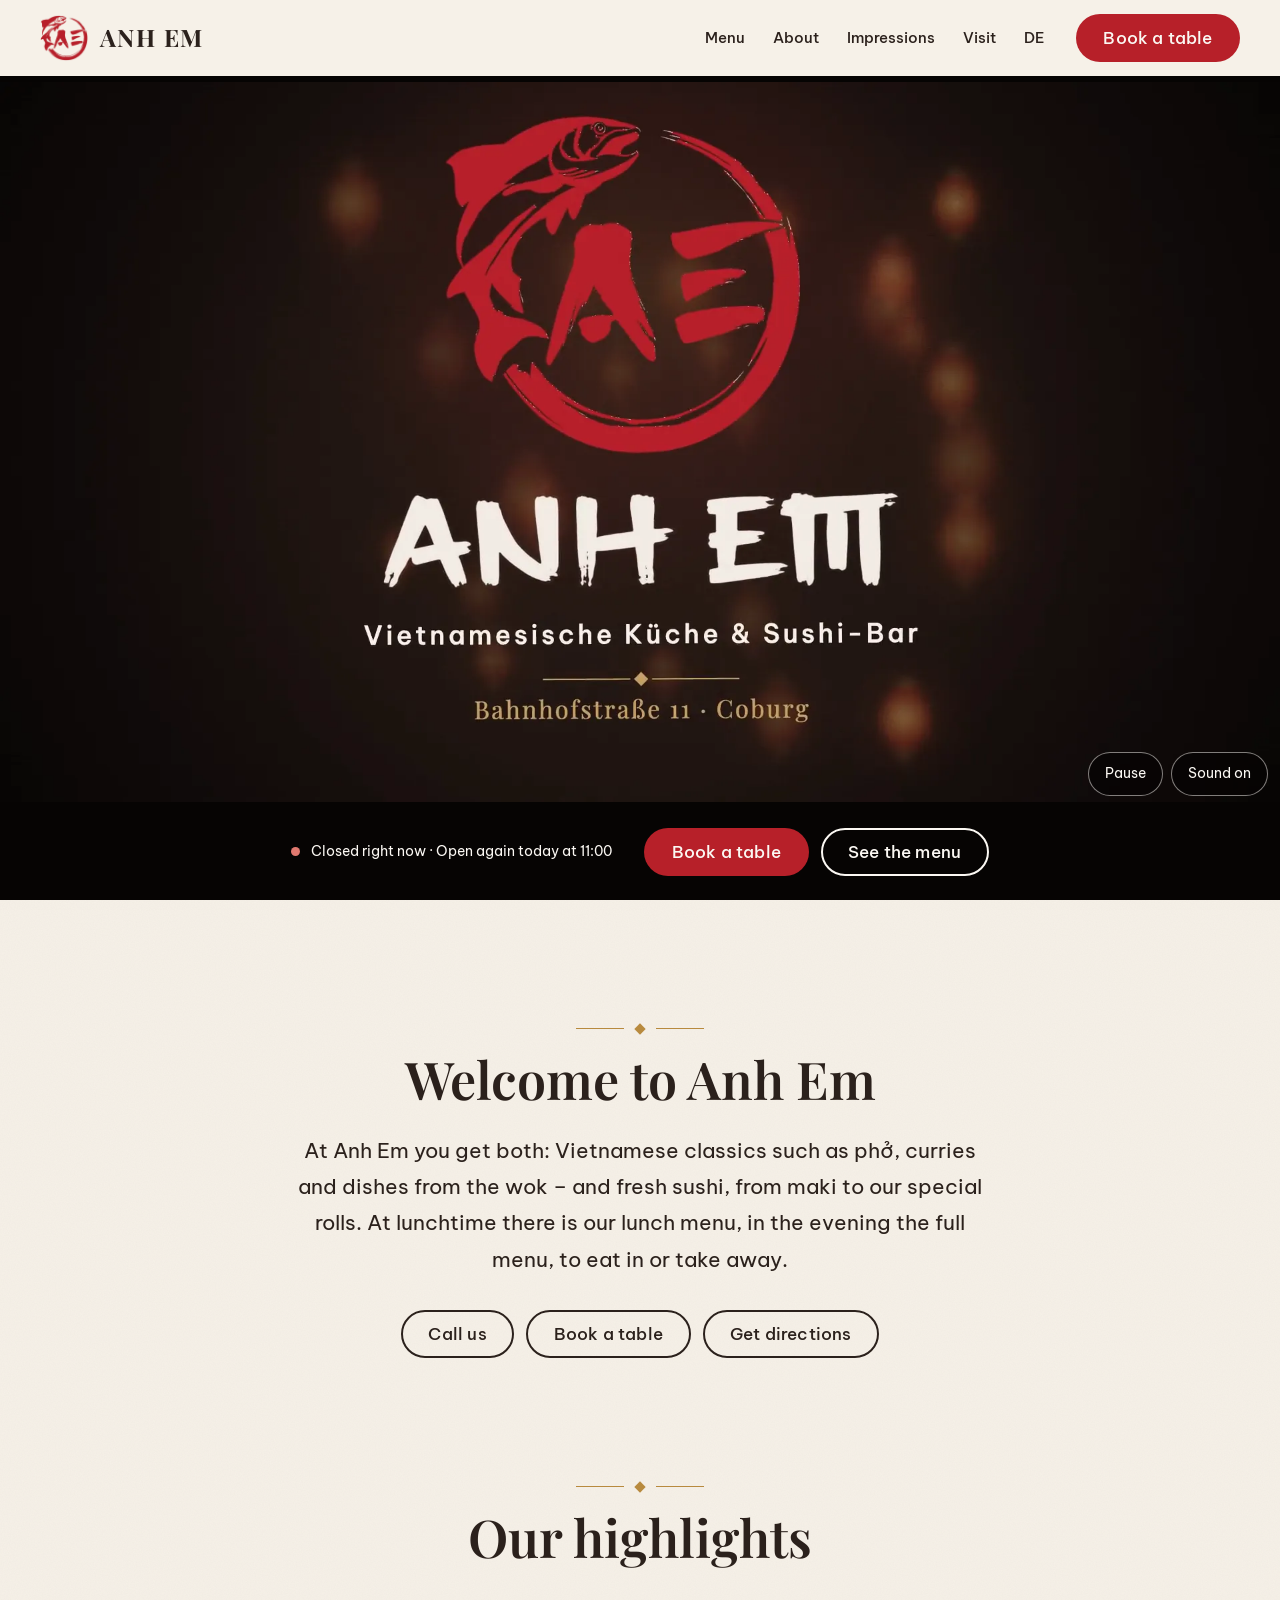
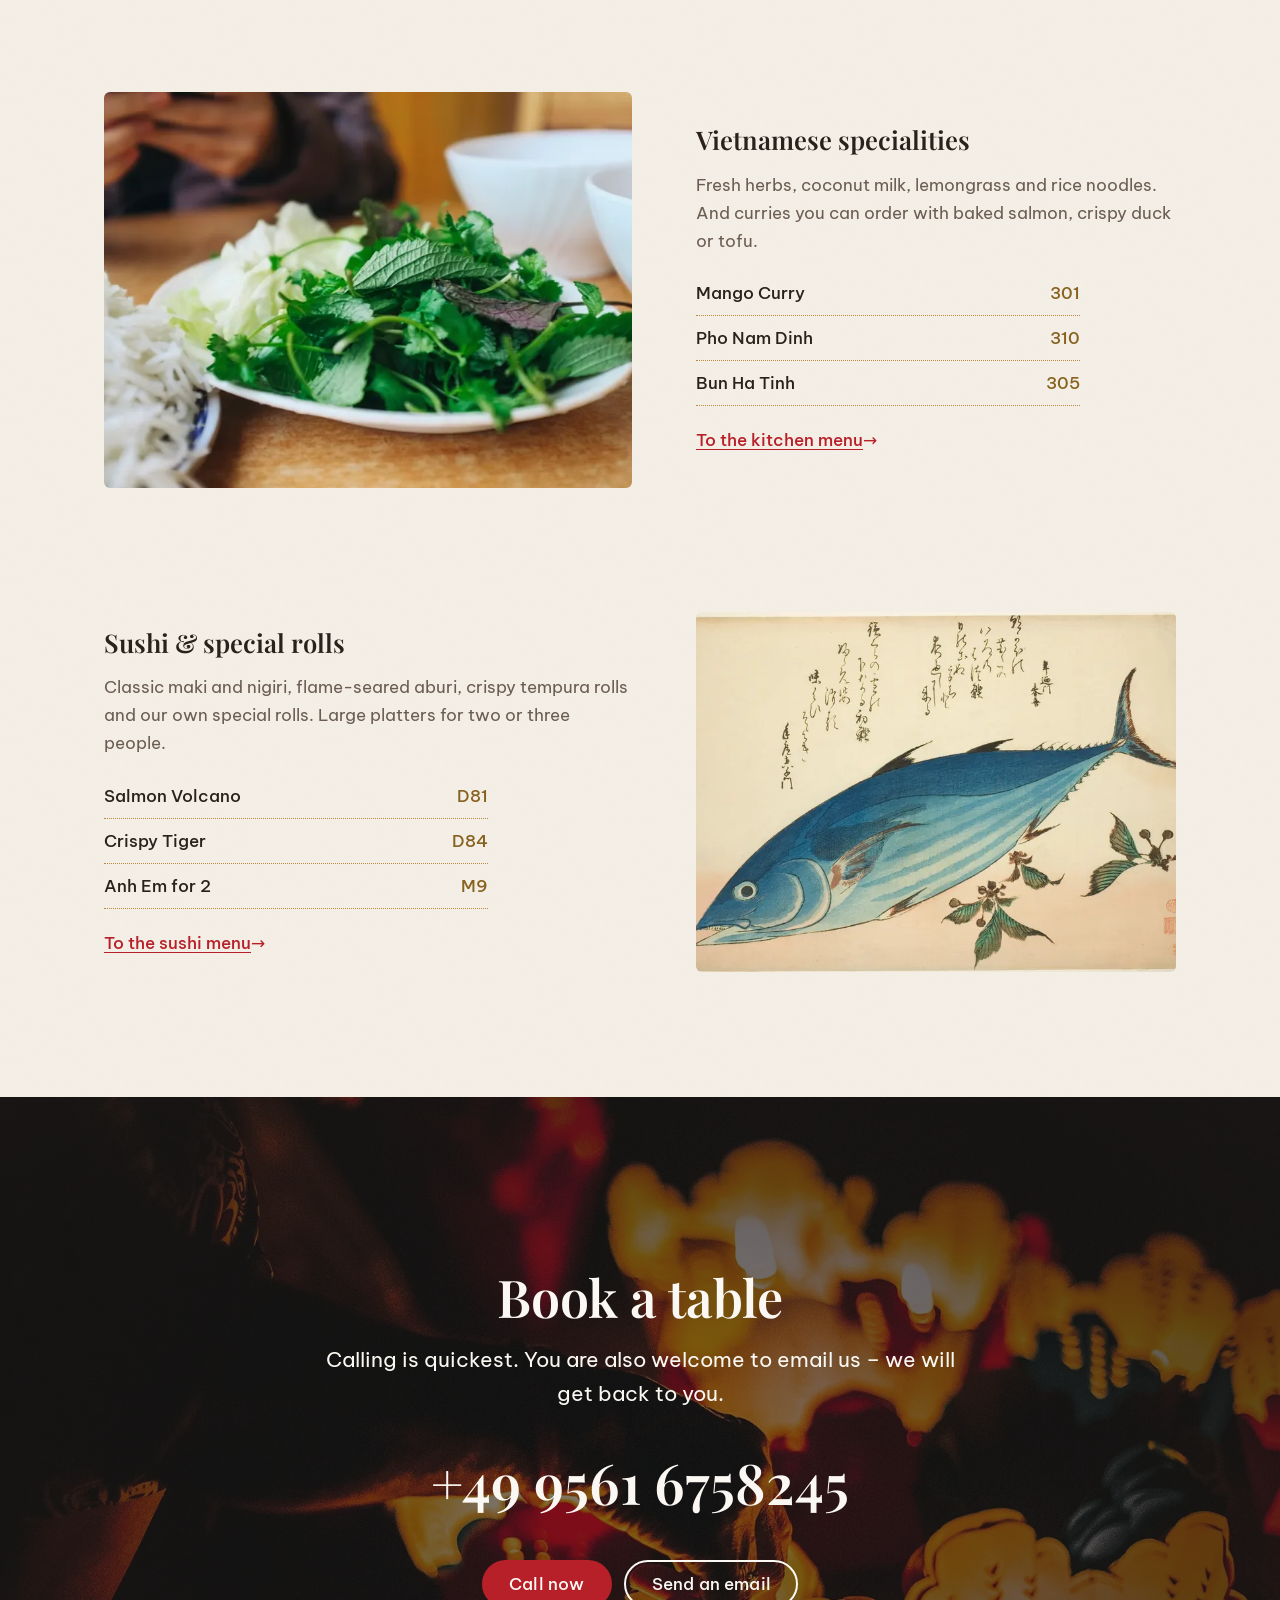
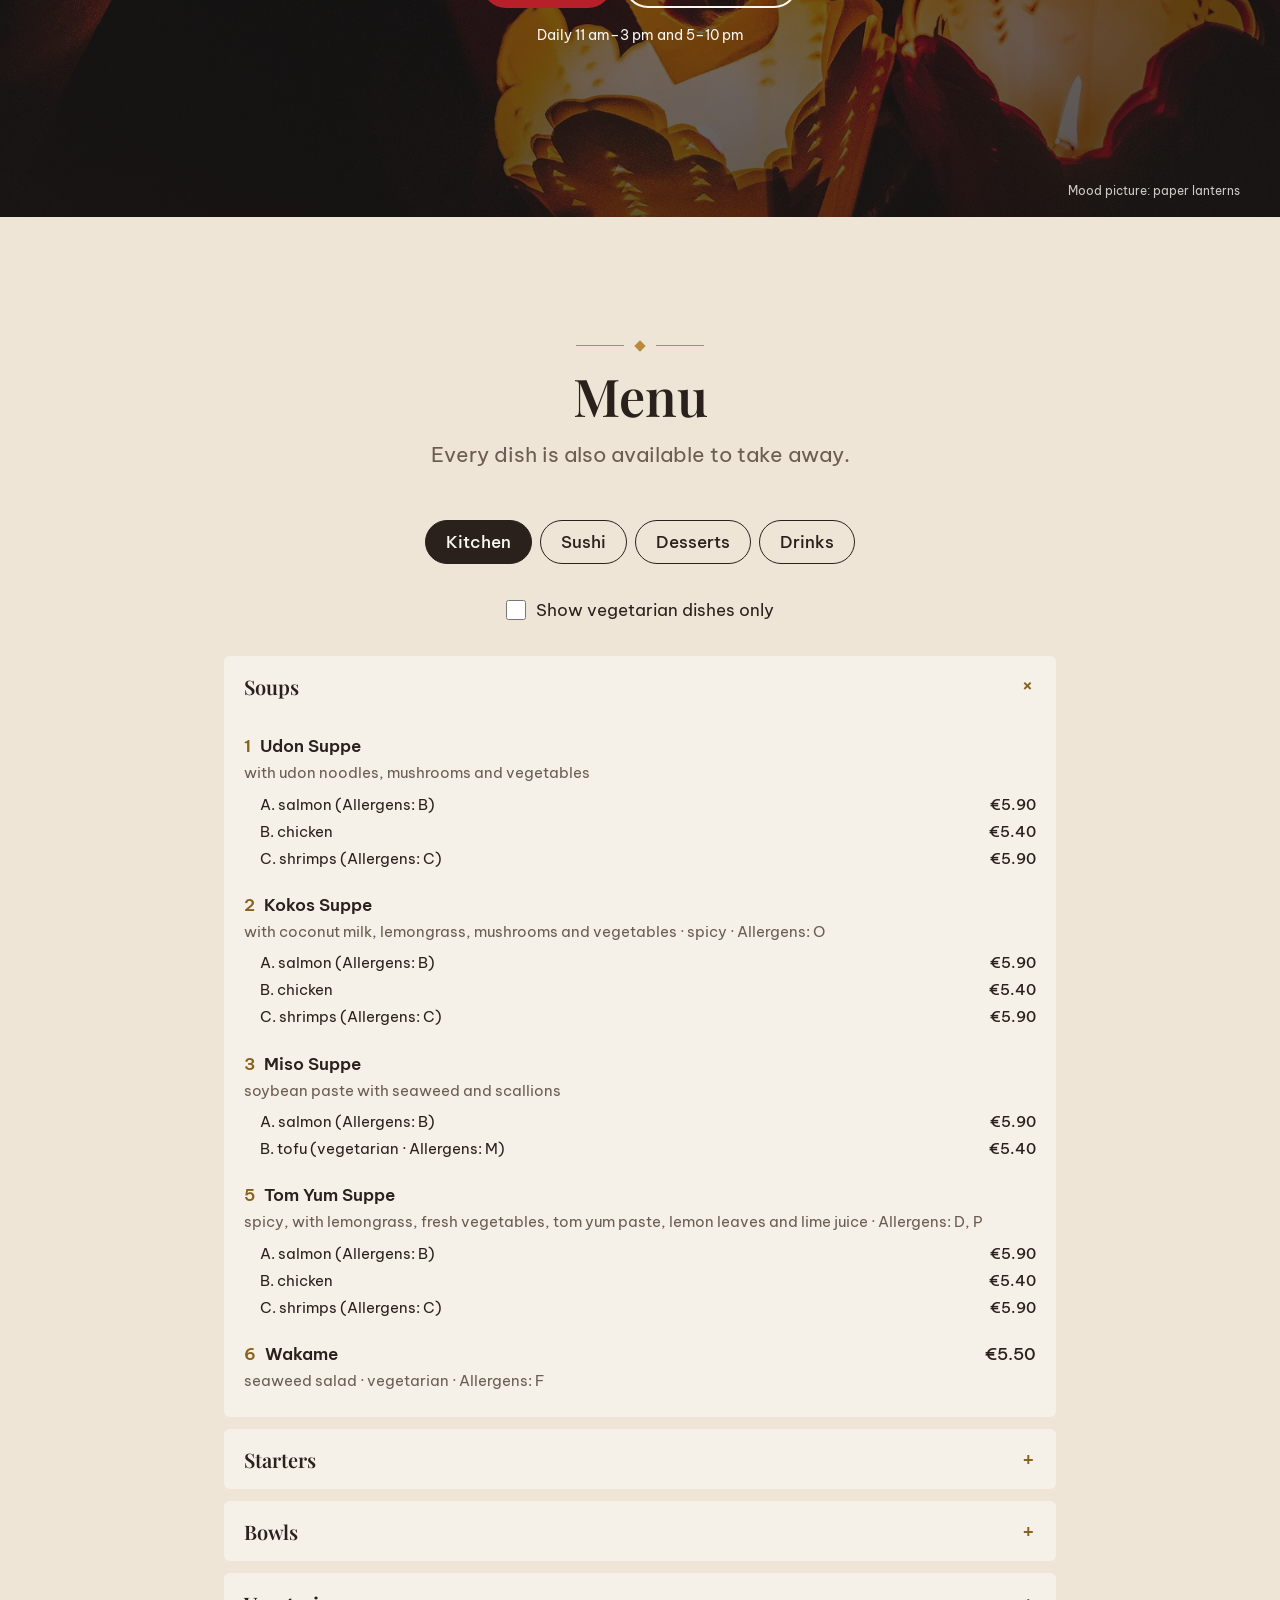
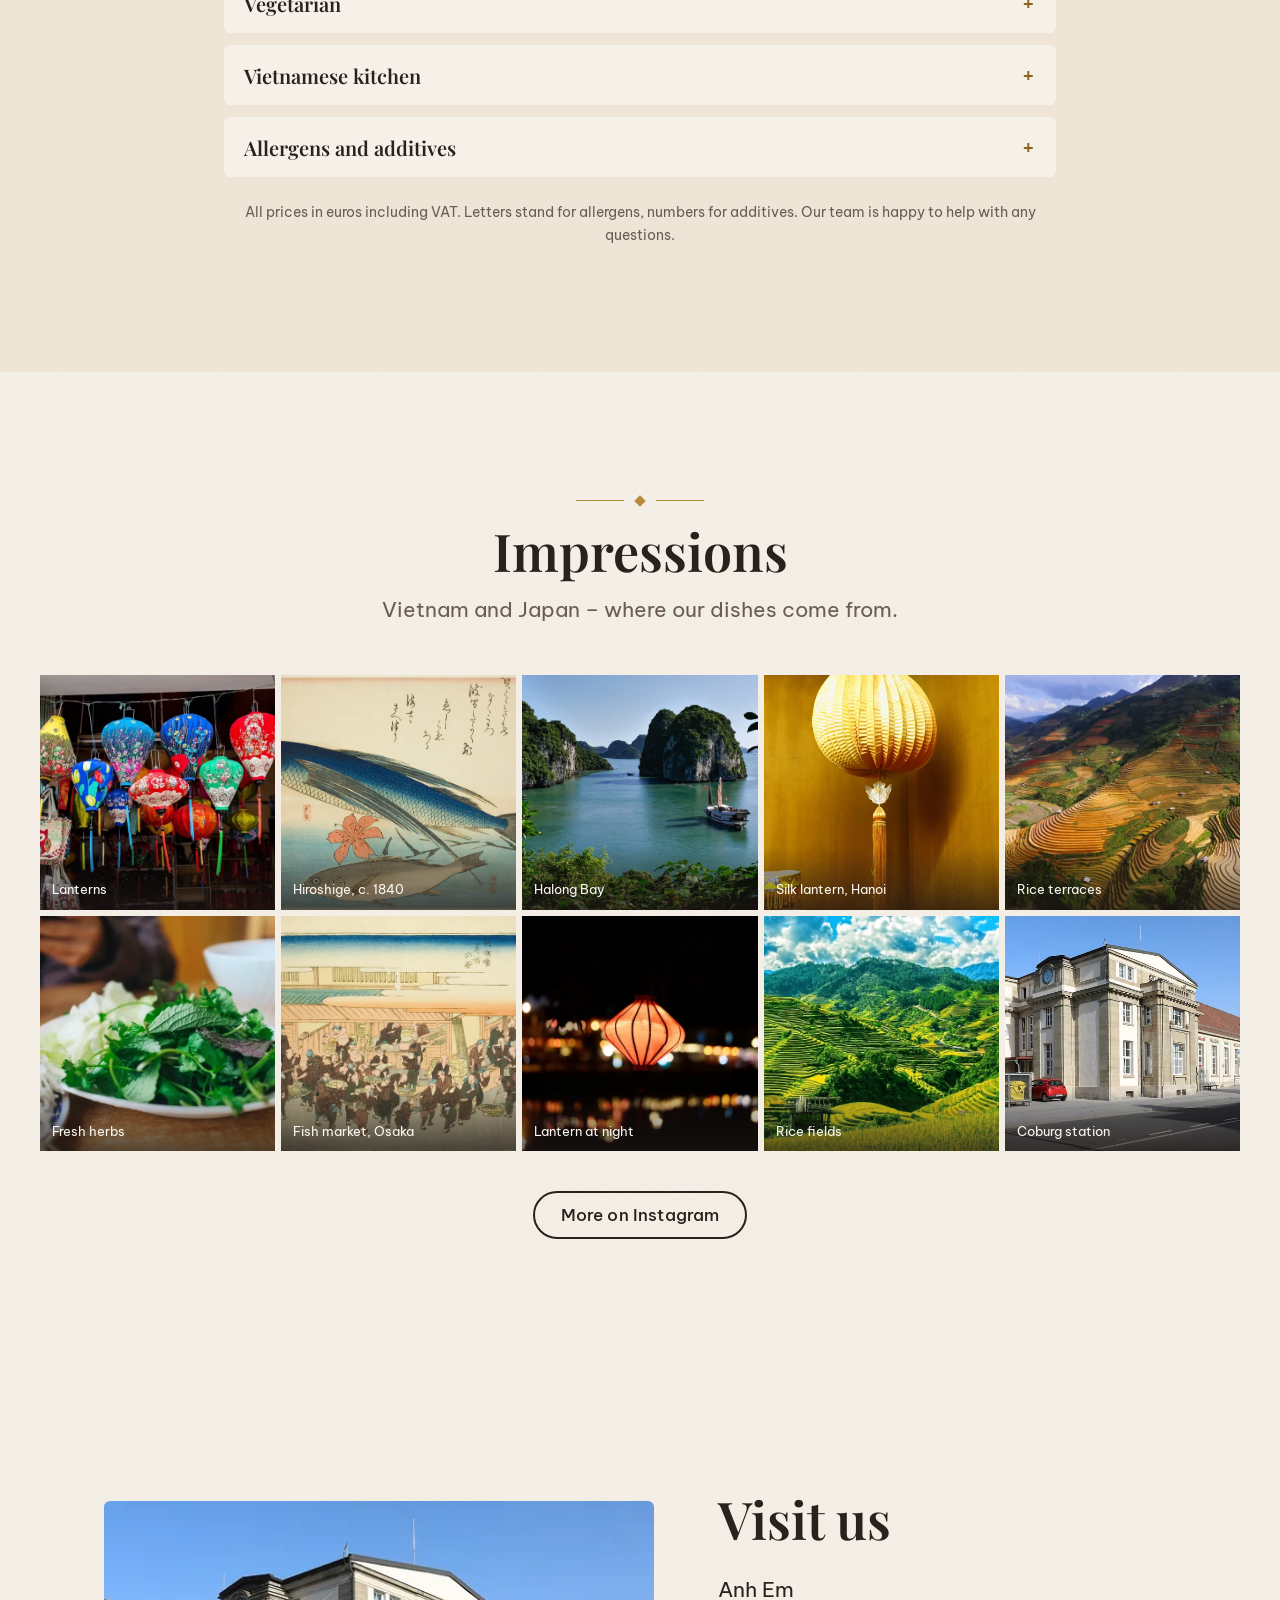
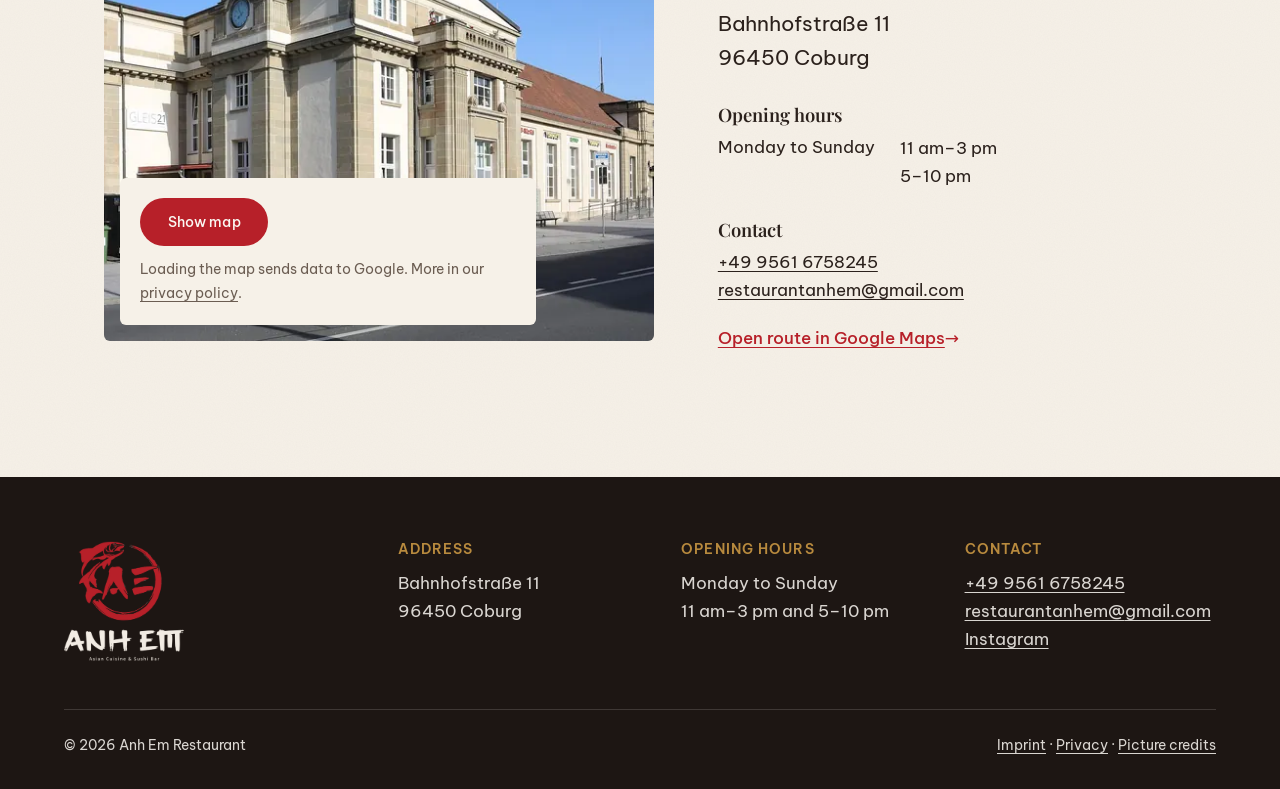
==== commit 83fcb623: "Kopfbereich: Intro-Video statt Laternenfoto Video komprimiert (1080p, 2,3 MB), startet stumm, mit Pa" ====
--- a/en/index.html
+++ b/en/index.html
@@ -108,32 +108,36 @@
   <main id="inhalt">
 
     <!-- ===================================================
-         GROSSES BILD MIT NAME
+         INTRO-VIDEO
          =================================================== -->
     <section class="held" id="oben" aria-labelledby="held-titel">
-      <img class="held__bild" fetchpriority="high"
-           src="../images/fotos/laternen-decke-1920.webp"
-           srcset="../images/fotos/laternen-decke-960.webp 960w, ../images/fotos/laternen-decke-1920.webp 1920w"
-           sizes="100vw" width="1920" height="1080"
-           alt="Many colourful silk lanterns glowing under a wooden ceiling">
-      <div class="held__inhalt">
-        <img class="held__emblem" src="../images/emblem.webp" width="400" height="400" alt="">
-        <h1 class="held__titel" id="held-titel">Anh Em</h1>
-        <p class="held__unterzeile">Vietnamese kitchen &amp; sushi bar in Coburg</p>
-
-        <!-- Live-Anzeige: js/oeffnungszeiten.js setzt hier den aktuellen Stand ein.
-             Ohne JavaScript bleibt dieser Text stehen. -->
+      <h1 class="nur-vorlesen" id="held-titel">Anh Em – Vietnamese kitchen &amp; sushi bar in Coburg</h1>
+
+      <!-- Intro-Video: zeigt selbst Logo, Name und Adresse, deshalb kein Text darüber.
+           js/intro-video.js startet es und blendet die eigenen Knöpfe ein. -->
+      <div class="held__film">
+        <video class="held__video" id="intro-video" muted playsinline controls preload="auto"
+               poster="../images/intro-standbild.webp" width="1920" height="1080"
+               aria-label="Intro video: lanterns, then the Anh Em fish logo appears. It ends with the name, Vietnamese kitchen and sushi bar, and the address Bahnhofstraße 11, Coburg.">
+          <source src="../videos/anh-em-intro.mp4" type="video/mp4">
+        </video>
+        <div class="held__steuerung" id="intro-steuerung" role="group" aria-label="Intro video controls" hidden>
+          <button type="button" class="filmknopf" id="intro-spielen">Play</button>
+          <button type="button" class="filmknopf" id="intro-ton">Sound on</button>
+        </div>
+      </div>
+
+      <!-- Leiste unter dem Video: Live-Anzeige (js/oeffnungszeiten.js) und die zwei Hauptknöpfe -->
+      <div class="held__leiste">
         <p class="held__status">
           <span class="punkt" id="status-punkt" aria-hidden="true"></span>
           <span id="status">Daily 11 am–3 pm and 5–10 pm</span><span id="status-detail"></span>
         </p>
-
-        <div class="knopfreihe knopfreihe--mitte">
+        <div class="knopfreihe">
           <a class="knopf knopf--rot" href="#reservieren">Book a table</a>
           <a class="knopf knopf--hell" href="#karte">See the menu</a>
         </div>
       </div>
-      <p class="bildort">Mood picture: silk lanterns</p>
     </section>
 
     <!-- ===================================================
@@ -361,6 +365,7 @@
   <!-- Skripte am Ende, damit die Seite zuerst sichtbar ist.
        Reihenfolge wichtig: erst die Daten, dann das Skript, das sie benutzt. -->
   <script src="../js/navigation.js"></script>
+  <script src="../js/intro-video.js"></script>
   <script src="../js/speisekarte-daten.js"></script>
   <script src="../js/speisekarte.js"></script>
   <script src="../js/oeffnungszeiten.js"></script>
--- a/css/tokens.css
+++ b/css/tokens.css
@@ -56,6 +56,7 @@
   --gold-text: #87621f;     /* dunkleres Gold für Text (gut lesbar auf Creme) */
   --nacht: #1d1613;         /* dunkle Flächen: Footer, Bild-Abdunklung */
   --hell: #fbf8f3;          /* heller Text auf dunklen Flächen */
+  --film-grund: #060403;    /* Randfarbe des Intro-Videos, damit es nahtlos in die Fläche übergeht */
 
   /* --- Schriften --- */
   --schrift-titel: "Playfair Display", Georgia, serif;
@@ -67,7 +68,6 @@
   --groesse-gross: clamp(1.125rem, 1.05rem + 0.4vw, 1.3rem);  /* 18–21px */
   --groesse-h3: clamp(1.35rem, 1.2rem + 0.6vw, 1.6rem);
   --groesse-h2: clamp(2rem, 1.5rem + 2.2vw, 3.25rem);
-  --groesse-held: clamp(3.25rem, 2rem + 6vw, 7rem);           /* "Anh Em" im großen Bild */
 
   /* --- Abstände --- */
   --rand: clamp(1rem, 0.5rem + 2.5vw, 3rem);       /* Seitenrand links/rechts */
--- a/css/layout.css
+++ b/css/layout.css
@@ -67,18 +67,41 @@
   }
 }
 
-/* ---------- Großes Bild (Held) ---------- */
-
+/* ---------- Intro-Video (Held) ---------- */
+
+/* Handy: quadratischer Ausschnitt, damit Logo und Schrift groß genug bleiben.
+   Das Video steht oben, die Leiste mit den Knöpfen direkt darunter. */
 .held {
+  background: var(--film-grund);
+  color: var(--hell);
+  text-align: center;
+}
+.held__film {
   position: relative;
-  display: grid;
-  place-items: center;
-  min-height: calc(100svh - var(--kopf-hoehe));
-  padding: 4rem var(--rand);
+  aspect-ratio: 1;
   overflow: hidden;
-  isolation: isolate; /* eigene Ebene: Bild (z-index -2) bleibt hinter dem Text, aber vor dem Seitenhintergrund */
-  color: var(--hell);
-  text-align: center;
+}
+
+/* Tablet hochkant: das ganze Video im Format 16:9 */
+@media (min-width: 700px) {
+  .held__film {
+    aspect-ratio: 16 / 9;
+  }
+}
+
+/* Breite Bildschirme: Video + Leiste füllen genau den ersten Bildschirm.
+   Das Video passt sich der freien Höhe an (1fr = der ganze Rest). */
+@media (min-width: 700px) and (min-aspect-ratio: 4 / 3) {
+  .held {
+    display: grid;
+    grid-template-rows: minmax(0, 1fr) auto;
+    height: calc(100svh - var(--kopf-hoehe));
+    min-height: 480px;
+  }
+  .held__film {
+    aspect-ratio: auto;
+    min-height: 0;
+  }
 }
 
 /* ---------- Willkommen ---------- */
--- a/css/components.css
+++ b/css/components.css
@@ -214,9 +214,80 @@
   }
 }
 
-/* ---------- Großes Bild (Held) ---------- */
-
-.held__bild,
+/* ---------- Intro-Video (Held) ---------- */
+
+/* Das Video füllt seinen Rahmen. Auf dem Handy wird links und rechts
+   etwas abgeschnitten (cover), ab Tablet ist immer das ganze Bild zu sehen (contain). */
+.held__video {
+  position: absolute;
+  inset: 0;
+  width: 100%;
+  height: 100%;
+  object-fit: cover;
+}
+@media (min-width: 700px) {
+  .held__video { object-fit: contain; }
+}
+
+/* Knöpfe Abspielen/Pause und Ton, unten rechts im Video */
+.held__steuerung {
+  position: absolute;
+  right: 0.75rem;
+  bottom: 0.75rem;
+  display: flex;
+  gap: 0.5rem;
+}
+.filmknopf {
+  min-height: 44px;
+  padding: 0 1rem;
+  border: 1px solid rgb(251 248 243 / 0.5);
+  border-radius: var(--radius-knopf);
+  background: rgb(6 4 3 / 0.7);
+  color: var(--hell);
+  font: inherit;
+  font-size: var(--groesse-klein);
+  cursor: pointer;
+  transition: background-color var(--dauer) var(--kurve), color var(--dauer) var(--kurve);
+}
+.filmknopf:hover {
+  background: var(--hell);
+  color: var(--tinte);
+}
+
+/* Handy: Knöpfe unter das Video setzen, sonst verdecken sie am Ende die Adresse */
+@media (max-width: 699px) {
+  .held__film {
+    aspect-ratio: auto;
+  }
+  .held__video {
+    position: static;
+    display: block;
+    height: auto;
+    aspect-ratio: 1;
+  }
+  .held__steuerung {
+    position: static;
+    justify-content: center;
+    padding-top: 0.75rem;
+  }
+}
+
+/* Leiste unter dem Video: Öffnungsanzeige und Hauptknöpfe.
+   Schmal untereinander, breit nebeneinander. */
+.held__leiste {
+  display: flex;
+  flex-wrap: wrap;
+  align-items: center;
+  justify-content: center;
+  gap: 1rem 2rem;
+  padding: 1.25rem var(--rand) 1.5rem;
+}
+.held__leiste .knopfreihe {
+  justify-content: center;
+  margin-top: 0;
+}
+
+/* Abdunklung über dem Foto, damit der weiße Text gut lesbar ist */
 .band__bild {
   position: absolute;
   inset: 0;
@@ -225,9 +296,6 @@
   object-fit: cover;
   z-index: -2;
 }
-
-/* Abdunklung über dem Foto, damit der weiße Text gut lesbar ist */
-.held::before,
 .band::before {
   content: "";
   position: absolute;
@@ -238,39 +306,10 @@
     rgb(29 22 19 / 0.15);
 }
 
-.held__inhalt {
-  position: relative;
-  max-width: 48rem;
-}
-
-.held__emblem {
-  width: clamp(96px, 12vw, 150px);
-  height: auto;
-  margin: 0 auto 1.25rem;
-}
-
-.held__titel {
-  font-size: var(--groesse-held);
-  font-weight: 700;
-  letter-spacing: 0.08em;
-  text-transform: uppercase;
-  line-height: 1;
-}
-
-.held__unterzeile {
-  margin-top: 1rem;
-  font-size: var(--groesse-gross);
-  letter-spacing: 0.04em;
-}
-
 /* "Jetzt geöffnet"-Anzeige mit farbigem Punkt.
    Normaler Textfluss (inline-block), damit sie auf dem Handy sauber umbricht. */
 .held__status {
   display: inline-block;
-  margin-top: 1.5rem;
-  padding: 0.45rem 1rem;
-  border-radius: 1.25rem;
-  background: rgb(29 22 19 / 0.55);
   font-size: var(--groesse-klein);
 }
 .punkt {
@@ -693,15 +732,6 @@
 
 /* ---------- Bewegung ---------- */
 
-/* Das große Bild zoomt beim Laden ganz langsam heraus */
-.held__bild {
-  animation: heranZoomen 14s var(--kurve) both;
-}
-@keyframes heranZoomen {
-  from { transform: scale(1.08); }
-  to   { transform: scale(1); }
-}
-
 /* Einschweben beim Scrollen: nur wenn JavaScript läuft (Klasse .js auf <html>).
    Die direkten Kinder eines Abschnitts kommen nacheinander von unten. */
 .js [data-erscheinen] > * {
@@ -720,11 +750,10 @@
 
 /* "Weniger Bewegung" eingestellt: alles sofort und still */
 @media (prefers-reduced-motion: reduce) {
-  .held__bild { animation: none; }
   .js [data-erscheinen] > * {
     opacity: 1;
     transform: none;
     transition: none;
   }
-  .knopf, .fotoraster img, .textlink::after { transition: none; }
-}
+  .knopf, .filmknopf, .fotoraster img, .textlink::after { transition: none; }
+}
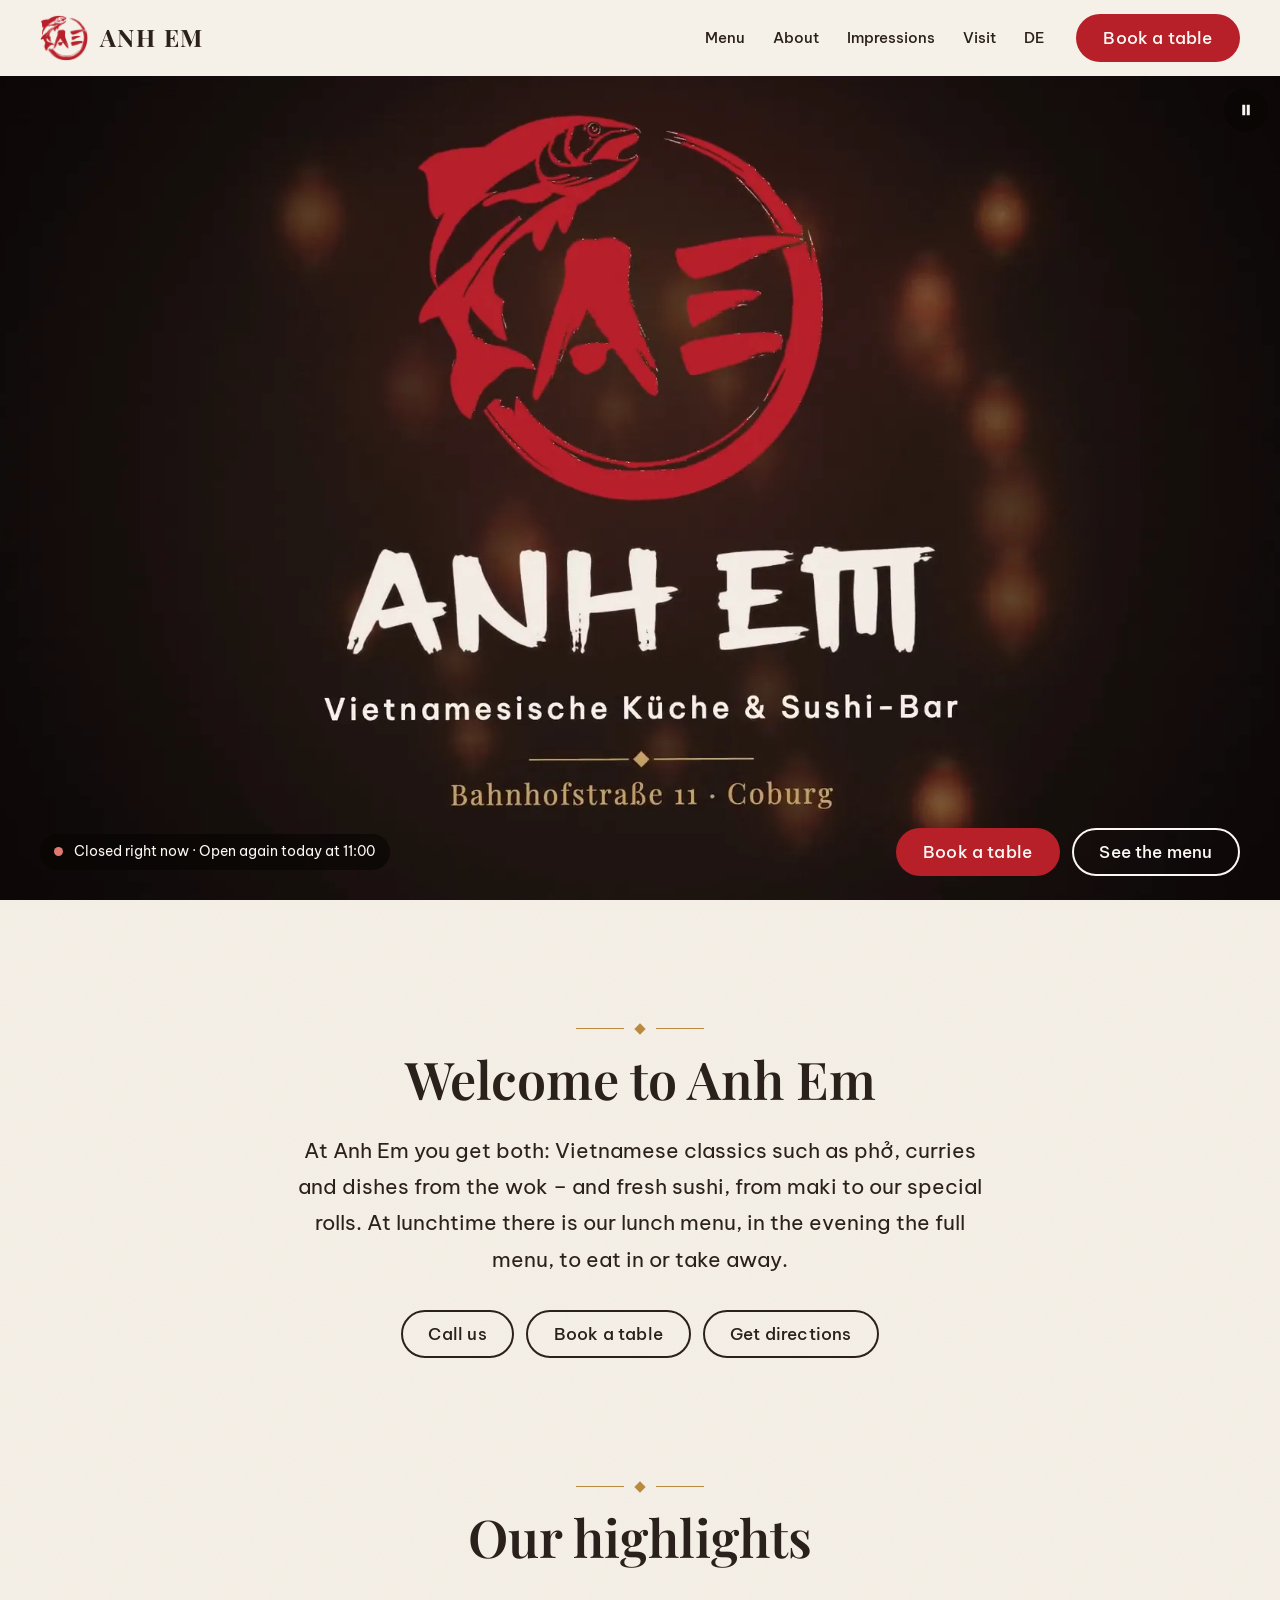
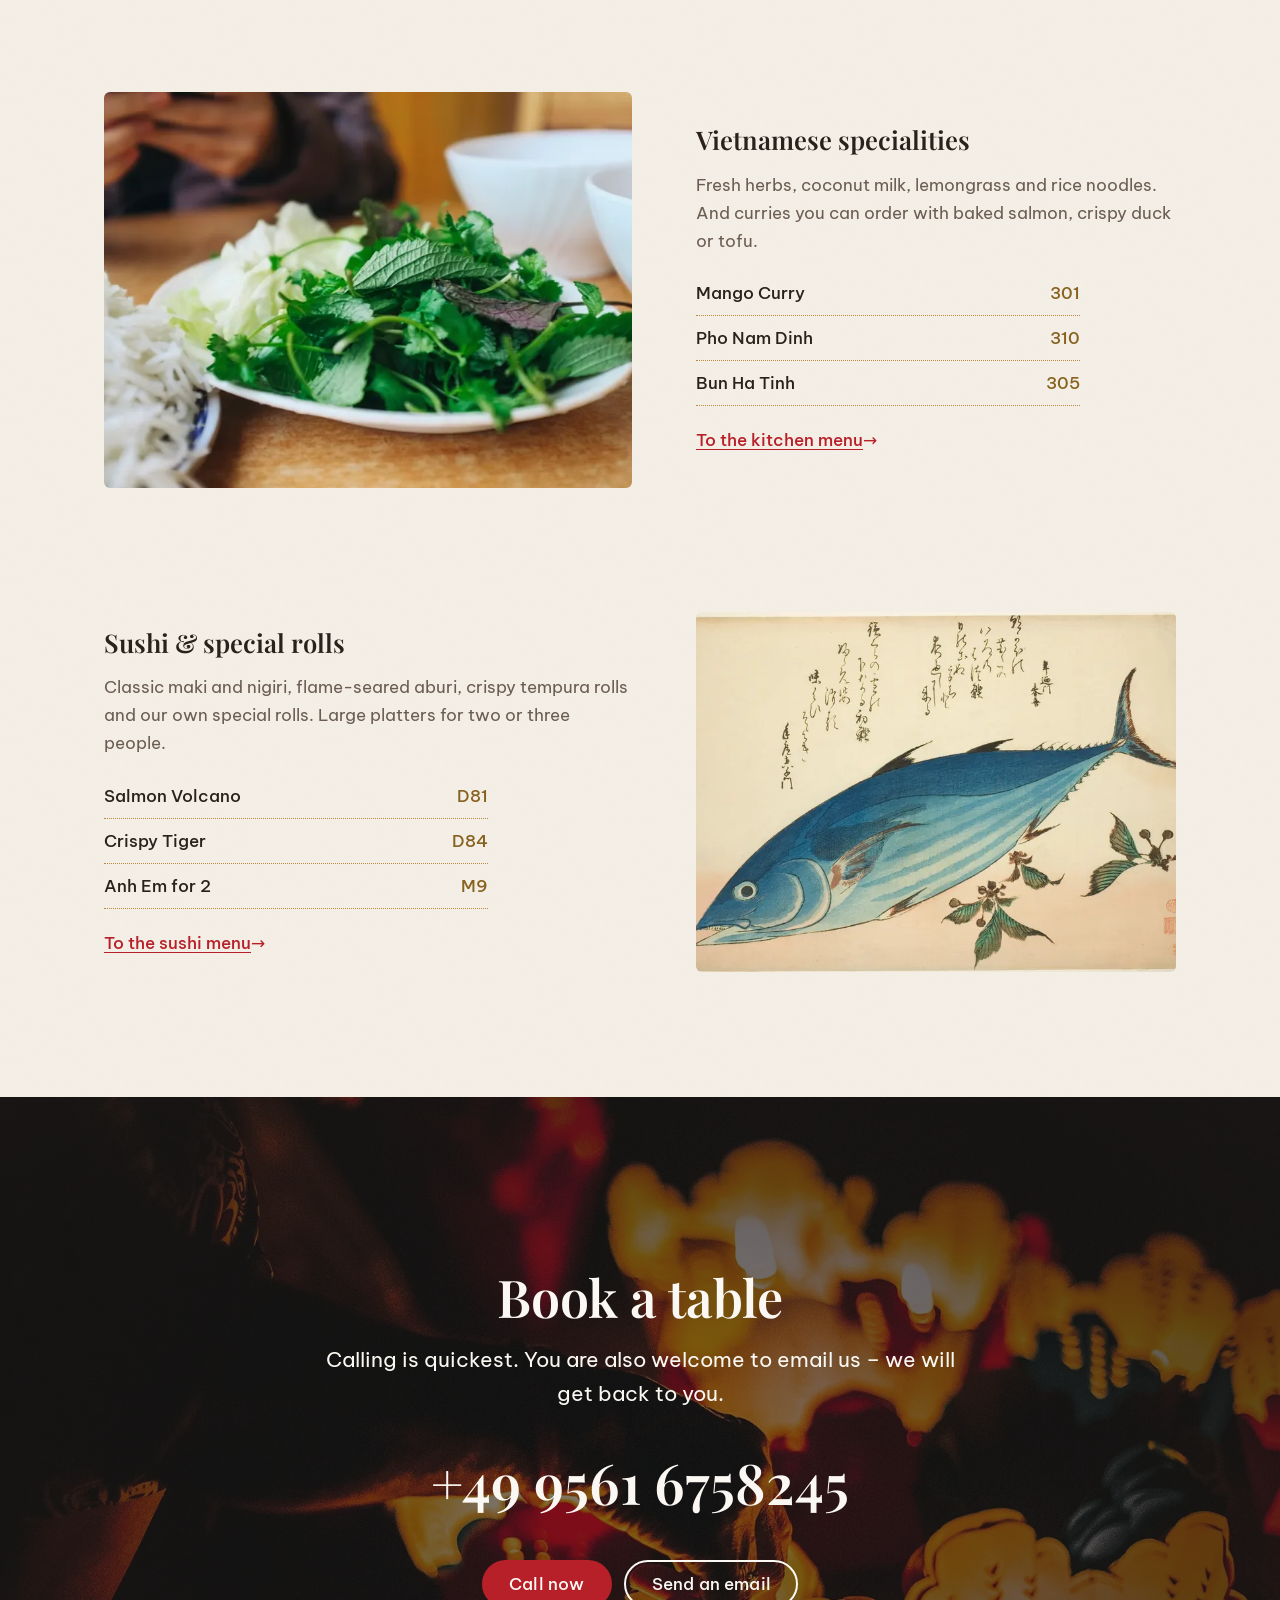
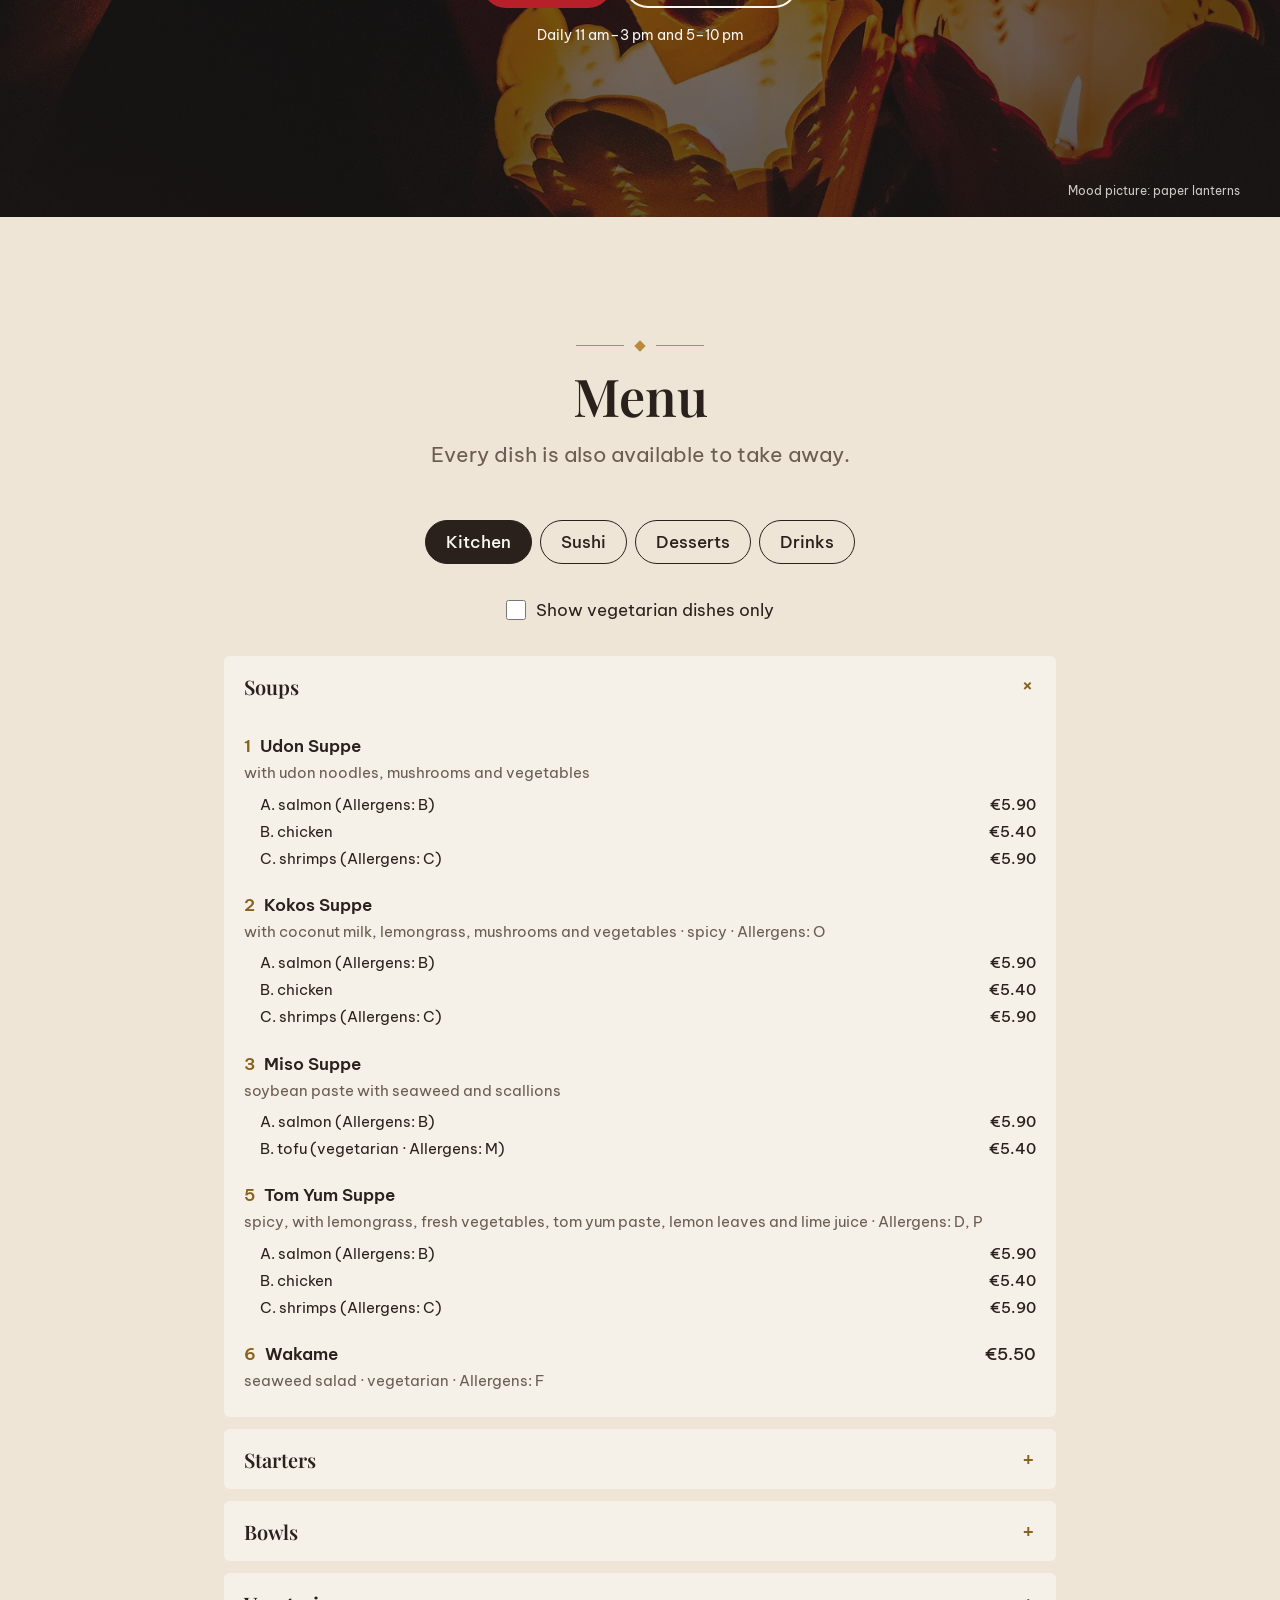
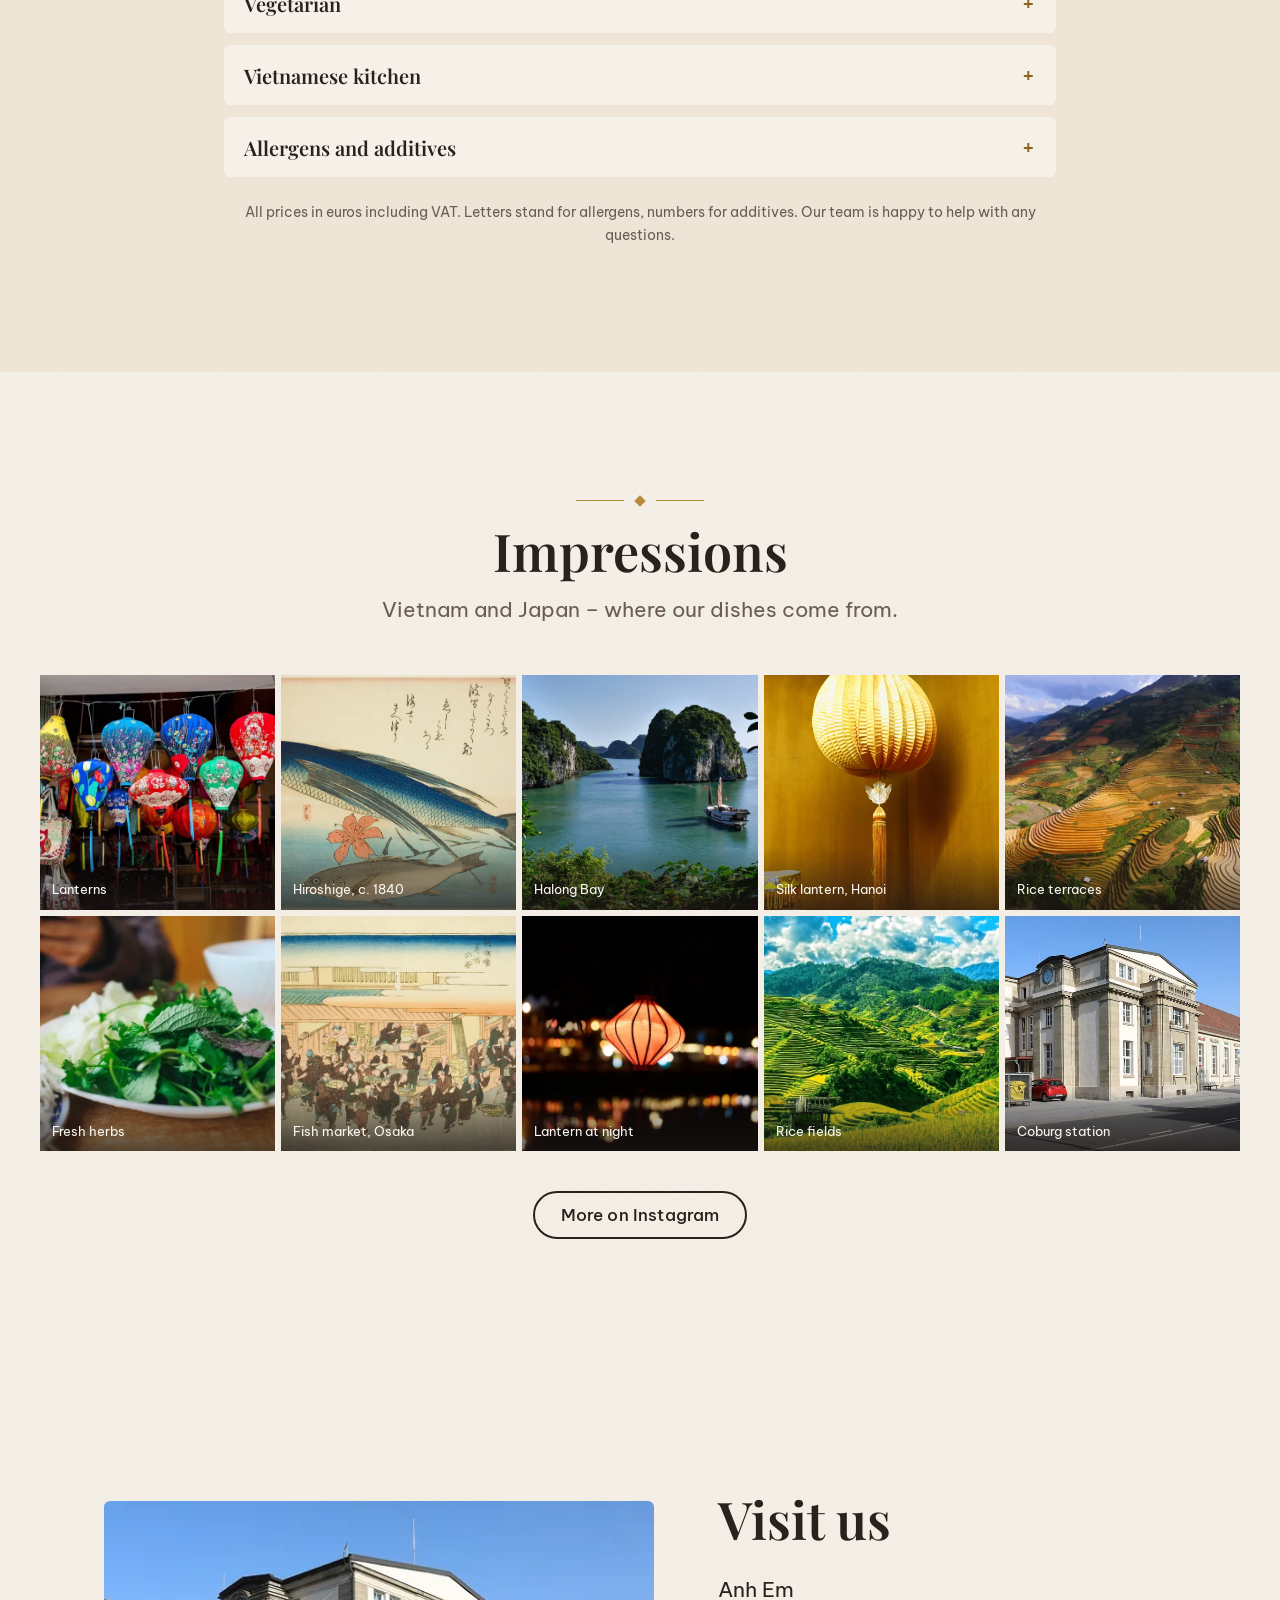
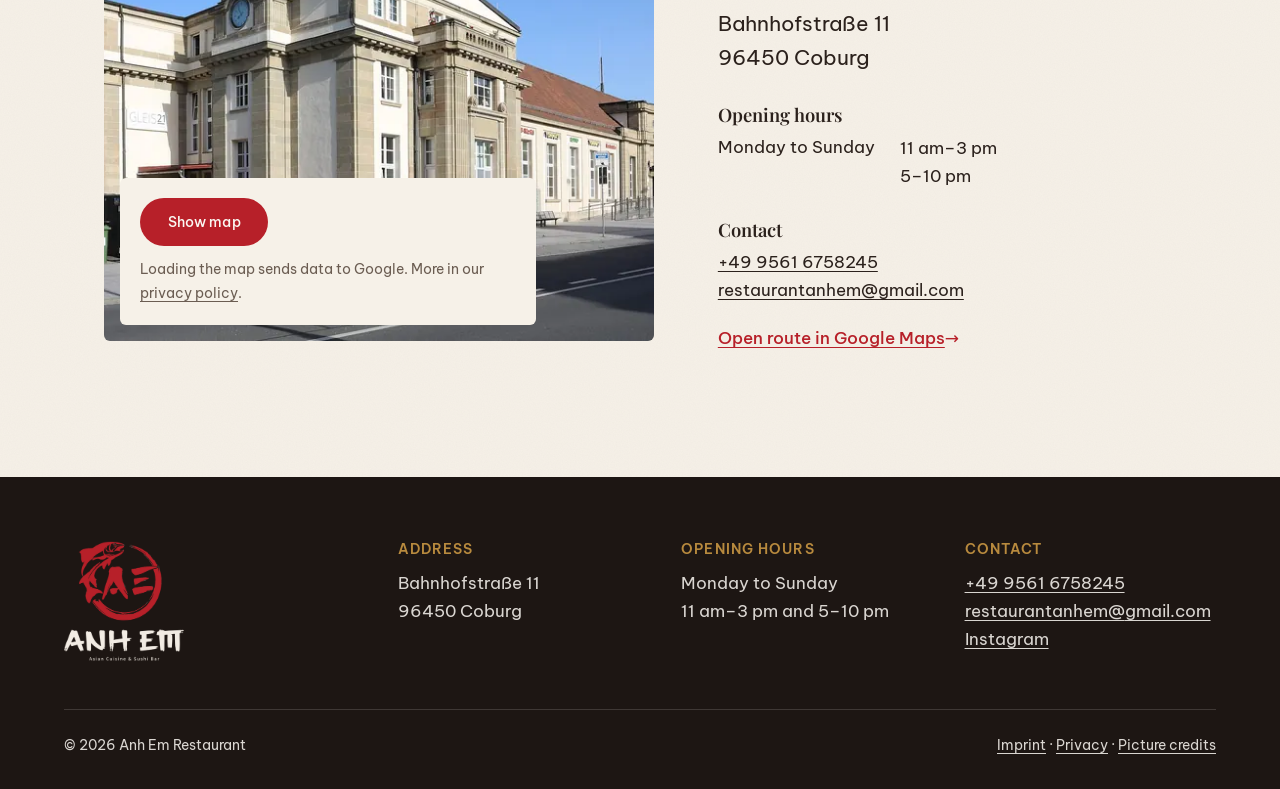
==== commit 0bc45206: "Kopfbereich: Video als Hintergrund statt Player-Ansicht Video füllt die Fläche, ohne Ton, läuft einm" ====
--- a/en/index.html
+++ b/en/index.html
@@ -108,26 +108,27 @@
   <main id="inhalt">
 
     <!-- ===================================================
-         INTRO-VIDEO
+         HINTERGRUND-VIDEO
          =================================================== -->
     <section class="held" id="oben" aria-labelledby="held-titel">
       <h1 class="nur-vorlesen" id="held-titel">Anh Em – Vietnamese kitchen &amp; sushi bar in Coburg</h1>
 
-      <!-- Intro-Video: zeigt selbst Logo, Name und Adresse, deshalb kein Text darüber.
-           js/intro-video.js startet es und blendet die eigenen Knöpfe ein. -->
+      <!-- Hintergrund-Video: füllt den ganzen Bereich und zeigt selbst Logo, Name und
+           Adresse, deshalb kein Text darüber. js/intro-video.js startet es. -->
       <div class="held__film">
-        <video class="held__video" id="intro-video" muted playsinline controls preload="auto"
-               poster="../images/intro-standbild.webp" width="1920" height="1080"
-               aria-label="Intro video: lanterns, then the Anh Em fish logo appears. It ends with the name, Vietnamese kitchen and sushi bar, and the address Bahnhofstraße 11, Coburg.">
+        <video class="held__video" id="intro-video" muted playsinline preload="auto"
+               disablepictureinpicture disableremoteplayback aria-hidden="true"
+               poster="../images/intro-standbild.webp" width="1920" height="1080">
           <source src="../videos/anh-em-intro.mp4" type="video/mp4">
         </video>
-        <div class="held__steuerung" id="intro-steuerung" role="group" aria-label="Intro video controls" hidden>
-          <button type="button" class="filmknopf" id="intro-spielen">Play</button>
-          <button type="button" class="filmknopf" id="intro-ton">Sound on</button>
-        </div>
-      </div>
-
-      <!-- Leiste unter dem Video: Live-Anzeige (js/oeffnungszeiten.js) und die zwei Hauptknöpfe -->
+        <!-- Kleiner Knopf zum Anhalten; js/intro-video.js zeigt ihn an und setzt die Beschriftung -->
+        <button type="button" class="filmknopf" id="intro-knopf" hidden>
+          <svg class="symbol-pause" viewBox="0 0 24 24" width="18" height="18" aria-hidden="true"><path fill="currentColor" d="M7 5h4v14H7zM13 5h4v14h-4z"/></svg>
+          <svg class="symbol-spielen" viewBox="0 0 24 24" width="18" height="18" aria-hidden="true"><path fill="currentColor" d="M8 5v14l11-7z"/></svg>
+        </button>
+      </div>
+
+      <!-- Leiste am unteren Rand: Live-Anzeige (js/oeffnungszeiten.js) und die zwei Hauptknöpfe -->
       <div class="held__leiste">
         <p class="held__status">
           <span class="punkt" id="status-punkt" aria-hidden="true"></span>
--- a/css/layout.css
+++ b/css/layout.css
@@ -67,11 +67,12 @@
   }
 }
 
-/* ---------- Intro-Video (Held) ---------- */
+/* ---------- Hintergrund-Video (Held) ---------- */
 
 /* Handy: quadratischer Ausschnitt, damit Logo und Schrift groß genug bleiben.
-   Das Video steht oben, die Leiste mit den Knöpfen direkt darunter. */
+   Die Leiste mit den Knöpfen schließt dunkel und nahtlos darunter an. */
 .held {
+  position: relative;
   background: var(--film-grund);
   color: var(--hell);
   text-align: center;
@@ -89,18 +90,20 @@
   }
 }
 
-/* Breite Bildschirme: Video + Leiste füllen genau den ersten Bildschirm.
-   Das Video passt sich der freien Höhe an (1fr = der ganze Rest). */
+/* Breite Bildschirme: Das Video füllt den ganzen ersten Bildschirm als Hintergrund,
+   die Leiste liegt unten darauf. Die Mindesthöhe verhindert, dass auf sehr flachen
+   Bildschirmen oben und unten zu viel vom Video abgeschnitten wird. */
 @media (min-width: 700px) and (min-aspect-ratio: 4 / 3) {
   .held {
-    display: grid;
-    grid-template-rows: minmax(0, 1fr) auto;
+    display: flex;
+    align-items: flex-end;
     height: calc(100svh - var(--kopf-hoehe));
-    min-height: 480px;
+    min-height: max(480px, min(50vw, 130svh));
   }
   .held__film {
+    position: absolute;
+    inset: 0;
     aspect-ratio: auto;
-    min-height: 0;
   }
 }
 
--- a/css/components.css
+++ b/css/components.css
@@ -214,38 +214,46 @@
   }
 }
 
-/* ---------- Intro-Video (Held) ---------- */
-
-/* Das Video füllt seinen Rahmen. Auf dem Handy wird links und rechts
-   etwas abgeschnitten (cover), ab Tablet ist immer das ganze Bild zu sehen (contain). */
+/* ---------- Hintergrund-Video (Held) ---------- */
+
+/* cover: füllt die Fläche ohne Balken, was übersteht wird abgeschnitten.
+   35 %: oben wird weniger abgeschnitten als unten, damit der Fisch im Logo ganz bleibt.
+   pointer-events: none, damit das Video nicht wie ein Player auf Klicks reagiert. */
 .held__video {
   position: absolute;
   inset: 0;
   width: 100%;
   height: 100%;
   object-fit: cover;
-}
-@media (min-width: 700px) {
-  .held__video { object-fit: contain; }
-}
-
-/* Knöpfe Abspielen/Pause und Ton, unten rechts im Video */
-.held__steuerung {
-  position: absolute;
+  object-position: center 35%;
+  pointer-events: none;
+}
+
+/* Sanfter dunkler Übergang am unteren Rand: Text und Knöpfe bleiben lesbar,
+   auf dem Handy geht das Video nahtlos in die Fläche darunter über */
+.held__film::after {
+  content: "";
+  position: absolute;
+  inset: 0;
+  background: linear-gradient(transparent 88%, var(--film-grund));
+  pointer-events: none;
+}
+
+/* Kleiner runder Knopf zum Anhalten, oben rechts im Video */
+.filmknopf {
+  position: absolute;
+  top: 0.75rem;
   right: 0.75rem;
-  bottom: 0.75rem;
-  display: flex;
-  gap: 0.5rem;
-}
-.filmknopf {
-  min-height: 44px;
-  padding: 0 1rem;
-  border: 1px solid rgb(251 248 243 / 0.5);
-  border-radius: var(--radius-knopf);
-  background: rgb(6 4 3 / 0.7);
+  z-index: 1;
+  display: grid;
+  place-items: center;
+  width: 44px;
+  height: 44px;
+  padding: 0;
+  border: 0;
+  border-radius: 50%;
+  background: rgb(6 4 3 / 0.5);
   color: var(--hell);
-  font: inherit;
-  font-size: var(--groesse-klein);
   cursor: pointer;
   transition: background-color var(--dauer) var(--kurve), color var(--dauer) var(--kurve);
 }
@@ -253,26 +261,13 @@
   background: var(--hell);
   color: var(--tinte);
 }
-
-/* Handy: Knöpfe unter das Video setzen, sonst verdecken sie am Ende die Adresse */
-@media (max-width: 699px) {
-  .held__film {
-    aspect-ratio: auto;
-  }
-  .held__video {
-    position: static;
-    display: block;
-    height: auto;
-    aspect-ratio: 1;
-  }
-  .held__steuerung {
-    position: static;
-    justify-content: center;
-    padding-top: 0.75rem;
-  }
-}
-
-/* Leiste unter dem Video: Öffnungsanzeige und Hauptknöpfe.
+/* Das passende Symbol zeigen (Attribut setzt js/intro-video.js) */
+.filmknopf[data-zustand="laeuft"] .symbol-spielen,
+.filmknopf[data-zustand="angehalten"] .symbol-pause {
+  display: none;
+}
+
+/* Leiste am unteren Rand: Öffnungsanzeige und Hauptknöpfe.
    Schmal untereinander, breit nebeneinander. */
 .held__leiste {
   display: flex;
@@ -285,6 +280,27 @@
 .held__leiste .knopfreihe {
   justify-content: center;
   margin-top: 0;
+}
+
+/* Breite Bildschirme: Die Leiste liegt auf dem Video. Status links, Knöpfe rechts,
+   damit die Mitte frei bleibt für Logo, Schrift und Adresse im Video.
+   Kein dunkler Übergang nötig, die Ecken des Videos sind ohnehin dunkel. */
+@media (min-width: 700px) and (min-aspect-ratio: 4 / 3) {
+  .held__film::after {
+    display: none;
+  }
+  .held__leiste {
+    position: relative;
+    width: 100%;
+    justify-content: space-between;
+    padding: 0 var(--rand) 1.5rem;
+    text-align: left;
+  }
+  .held__status {
+    padding: 0.4rem 0.9rem;
+    border-radius: var(--radius-knopf);
+    background: rgb(6 4 3 / 0.6); /* bleibt lesbar, wenn hinter der Anzeige Laternen vorbeiziehen */
+  }
 }
 
 /* Abdunklung über dem Foto, damit der weiße Text gut lesbar ist */
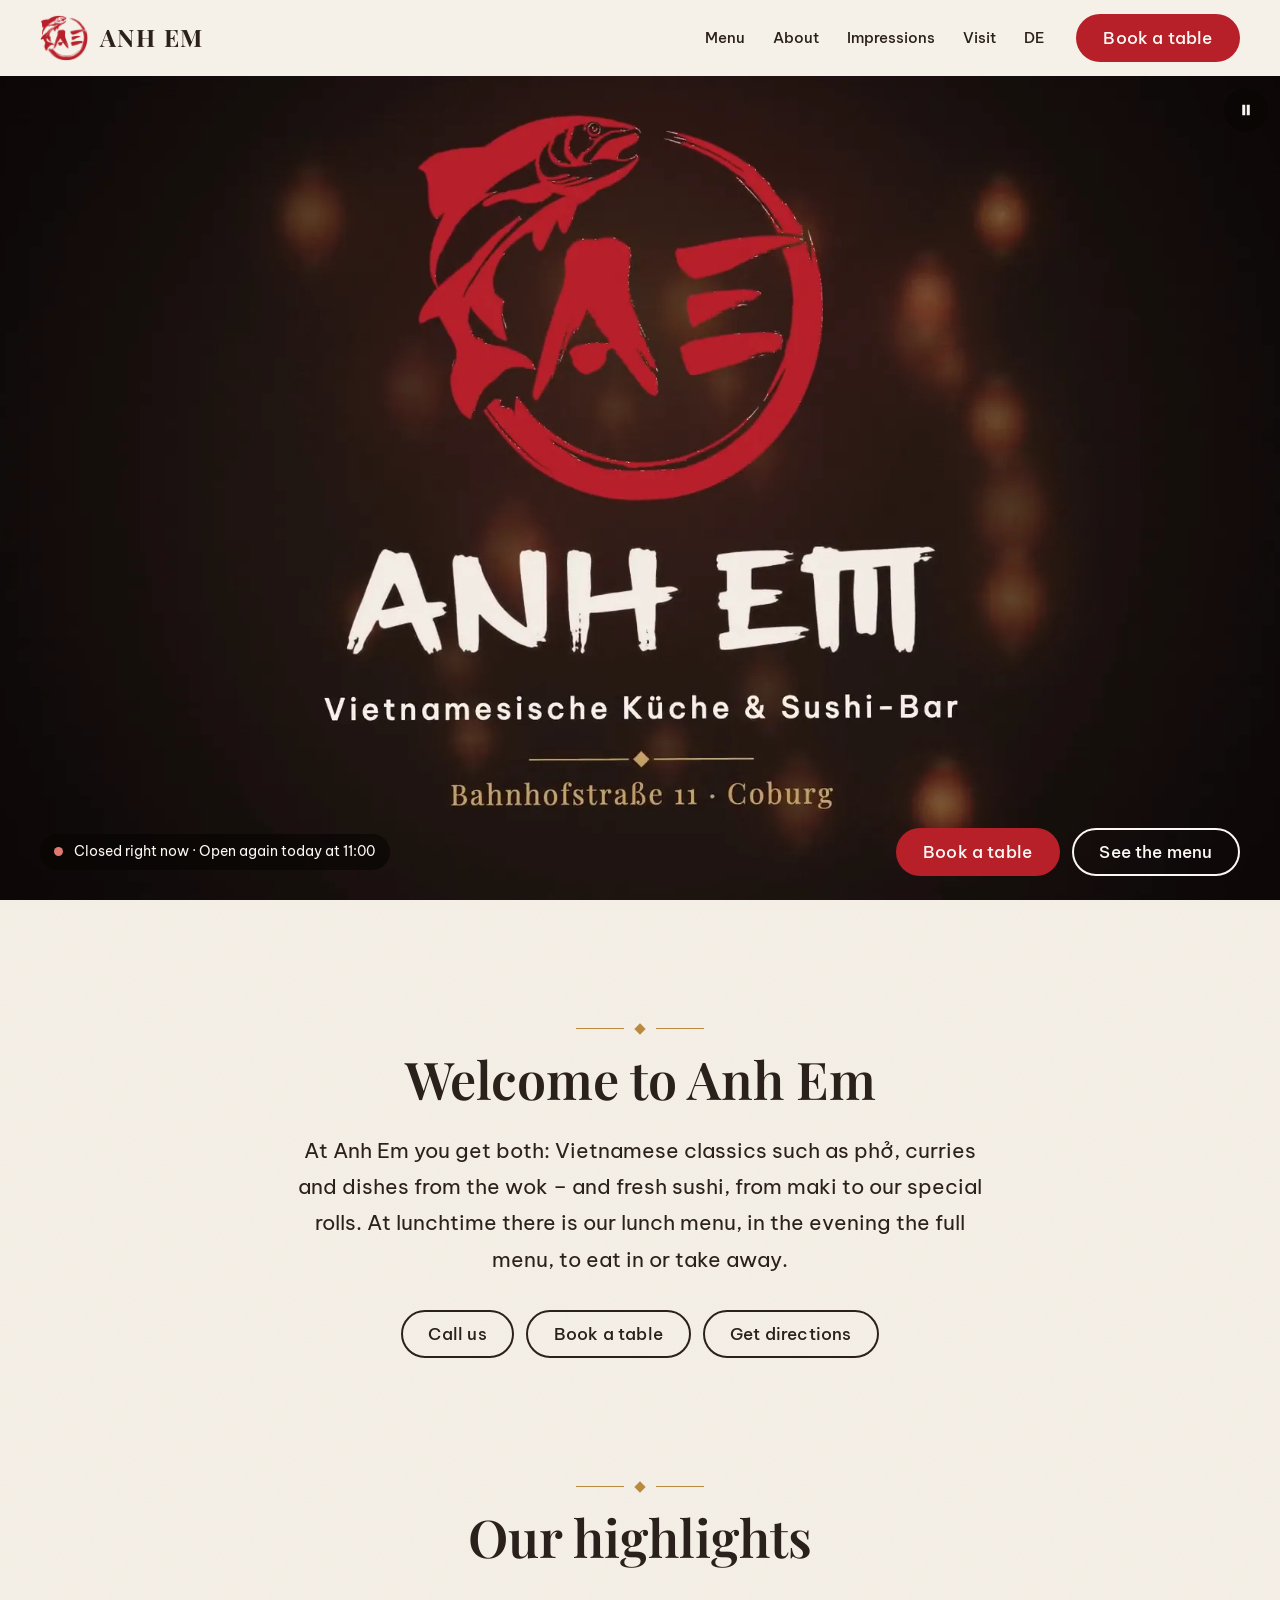
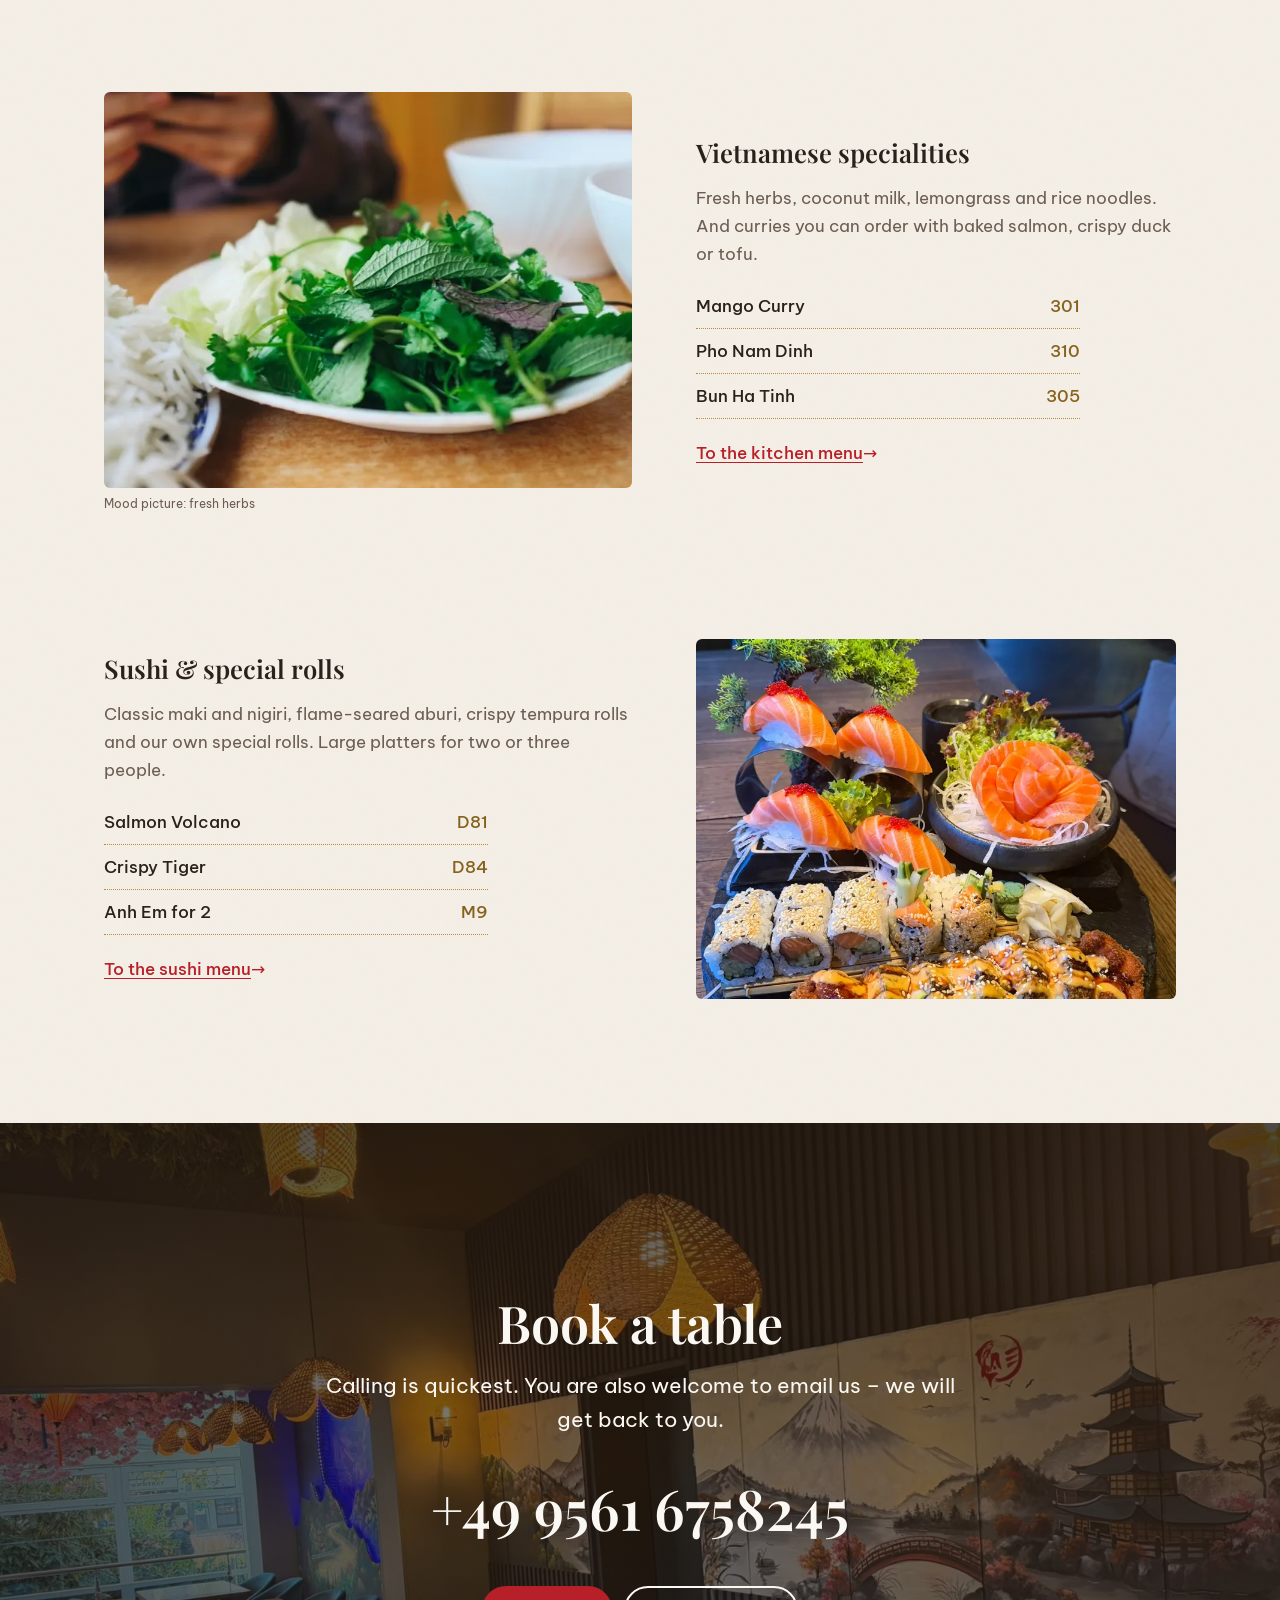
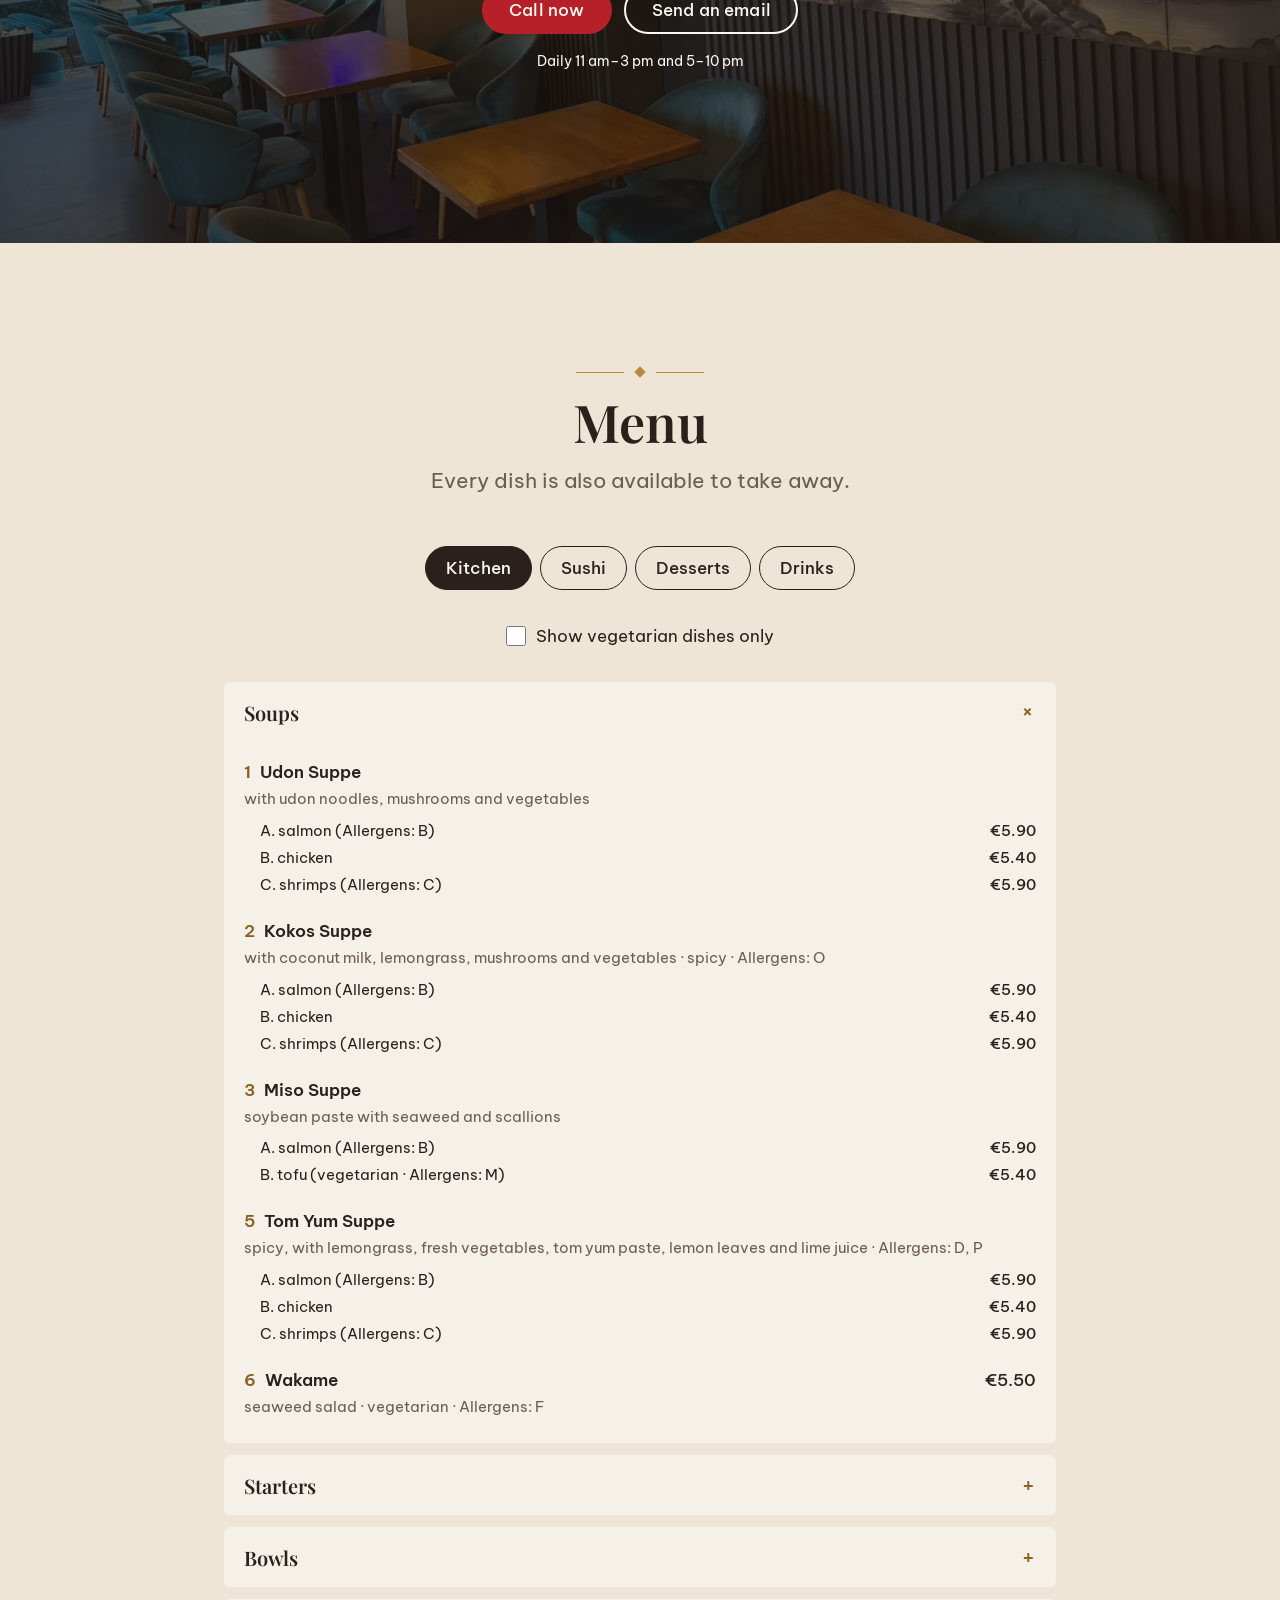
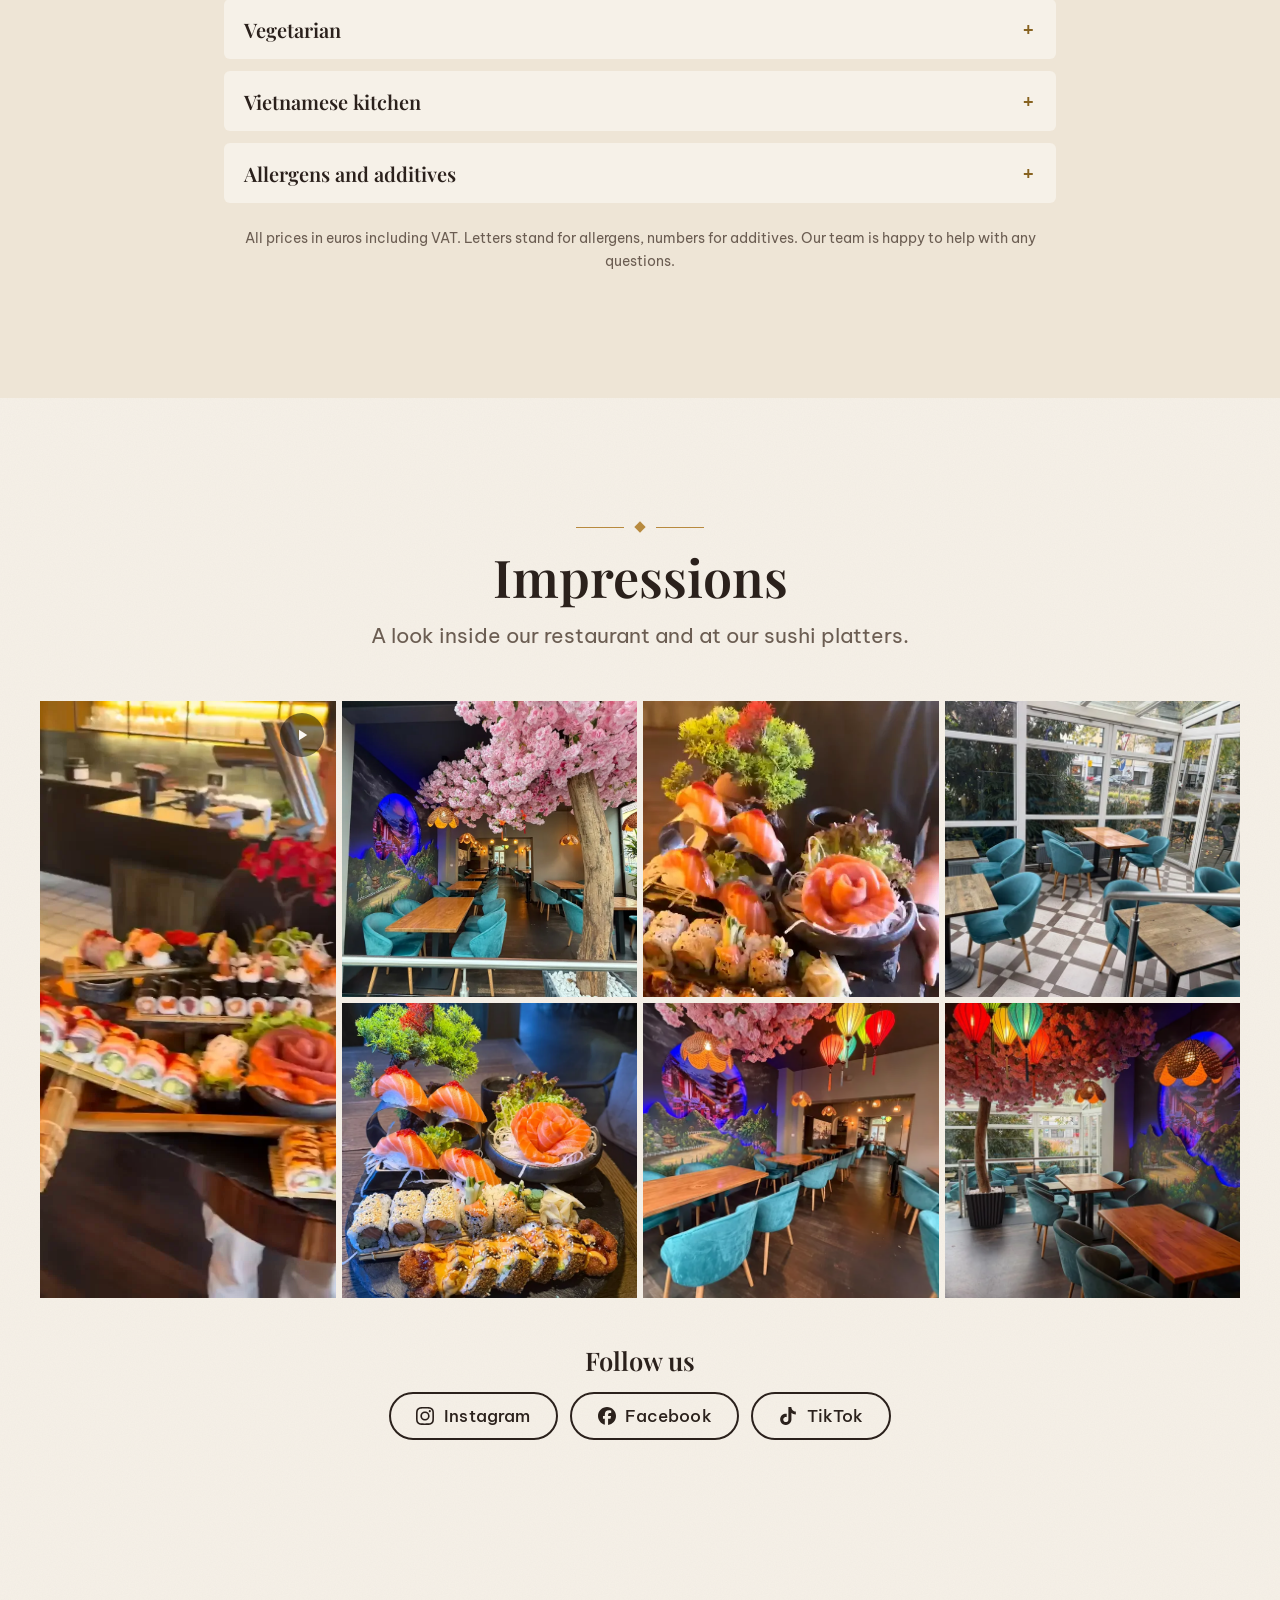
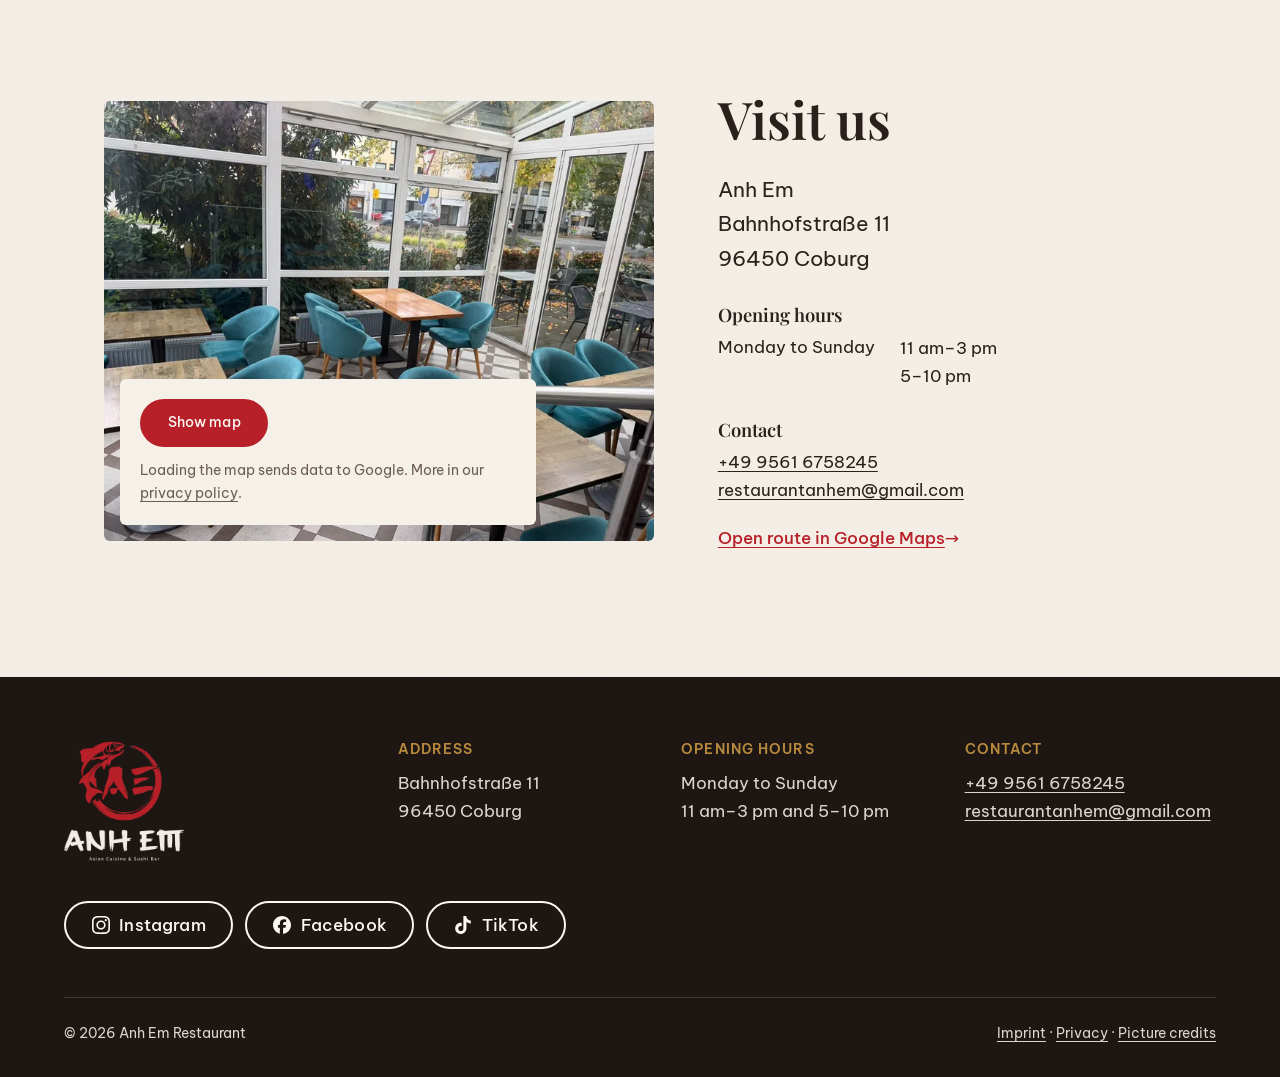
==== commit b008bd39: "Echte Fotos und Video statt Platzhalter, Social-Media-Knöpfe Fotos aus dem Restaurant, kurzes Sushi-" ====
--- a/en/index.html
+++ b/en/index.html
@@ -68,7 +68,7 @@
         "closes": "22:00"
       }
     ],
-    "sameAs": ["https://www.instagram.com/anhemrestaurant.coburg/"]
+    "sameAs": ["https://www.instagram.com/anhemrestaurant.coburg/", "https://www.facebook.com/profile.php?id=61582713230617", "https://www.tiktok.com/@anhem.restaurant.coburg"]
   }
   </script>
 </head>
@@ -173,7 +173,8 @@
         <figure class="kueche__bild">
           <img src="../images/fotos/kraeuter-800.webp" width="800" height="531" loading="lazy"
                alt="Fresh Vietnamese herbs and salad on a plate">
-        </figure>
+        <figcaption class="bildhinweis">Mood picture: fresh herbs</figcaption>
+      </figure>
         <div class="kueche__text">
           <h3>Vietnamese specialities</h3>
           <p>Fresh herbs, coconut milk, lemongrass and rice noodles. And curries you can order
@@ -189,8 +190,8 @@
 
       <article class="kueche kueche--gespiegelt" data-erscheinen>
         <figure class="kueche__bild">
-          <img src="../images/fischdruck-bonito-800.webp" width="800" height="546" loading="lazy"
-               alt="Woodblock print of a blue bonito fish by Utagawa Hiroshige, c. 1832">
+          <img src="../images/fotos/sushi-platte-800.webp" width="800" height="1067" loading="lazy"
+               alt="Sushi platter with salmon sashimi, rolls and decoration">
         </figure>
         <div class="kueche__text">
           <h3>Sushi &amp; special rolls</h3>
@@ -211,10 +212,10 @@
          =================================================== -->
     <section class="band" id="reservieren" aria-labelledby="reservieren-titel">
       <img class="band__bild" loading="lazy"
-           src="../images/fotos/laternen-leuchtend-1600.webp"
-           srcset="../images/fotos/laternen-leuchtend-800.webp 800w, ../images/fotos/laternen-leuchtend-1600.webp 1600w"
-           sizes="100vw" width="1600" height="1067"
-           alt="A hand placing a glowing paper lantern among other lanterns">
+           src="../images/fotos/innen-wandbild-1600.webp"
+           srcset="../images/fotos/innen-wandbild-800.webp 800w, ../images/fotos/innen-wandbild-1600.webp 1600w"
+           sizes="100vw" width="1600" height="1200"
+           alt="Dining room with wooden tables, turquoise armchairs and a large mural with a pagoda">
       <div class="band__inhalt" data-erscheinen>
         <h2 id="reservieren-titel">Book a table</h2>
         <p>Calling is quickest. You are also welcome to email us – we will get back to you.</p>
@@ -225,7 +226,6 @@
         </div>
         <p class="band__zeiten">Daily 11 am–3 pm and 5–10 pm</p>
       </div>
-      <p class="bildort">Mood picture: paper lanterns</p>
     </section>
 
     <!-- ===================================================
@@ -254,32 +254,46 @@
 
     <!-- ===================================================
          EINDRÜCKE (Fotoraster)
-         Vorläufig Stimmungsbilder aus Vietnam und Japan, jeweils mit
-         Ortsangabe. Sobald es eigene Fotos gibt, hier austauschen.
+         Fotos aus dem Restaurant und ein kurzes Video.
+         Neue Fotos einfach hier in der Liste austauschen.
          =================================================== -->
     <section class="eindruecke abschnitt" id="eindruecke" aria-labelledby="eindruecke-titel">
       <div class="abschnitt__kopf" data-erscheinen>
         <p class="zierzeile" aria-hidden="true"><span></span></p>
         <h2 id="eindruecke-titel">Impressions</h2>
-        <p>Vietnam and Japan – where our dishes come from.</p>
+        <p>A look inside our restaurant and at our sushi platters.</p>
       </div>
 
       <ul class="fotoraster">
-        <li><figure><img src="../images/fotos/laternen-laden-800.webp" width="800" height="534" loading="lazy" alt="Colourful lanterns in a shop"><figcaption>Lanterns</figcaption></figure></li>
-        <li><figure><img src="../images/fischdruck-fliegender-fisch-800.webp" width="800" height="556" loading="lazy" alt="Woodblock print of a flying fish"><figcaption>Hiroshige, c. 1840</figcaption></figure></li>
-        <li><figure><img src="../images/fotos/halong-bucht-800.webp" width="800" height="600" loading="lazy" alt="Limestone cliffs and boats in Halong Bay"><figcaption>Halong Bay</figcaption></figure></li>
-        <li><figure><img src="../images/fotos/laterne-museum-800.webp" width="800" height="1200" loading="lazy" alt="Golden silk lantern"><figcaption>Silk lantern, Hanoi</figcaption></figure></li>
-        <li><figure><img src="../images/fotos/reisterrassen-800.webp" width="800" height="600" loading="lazy" alt="Green and golden rice terraces in the mountains"><figcaption>Rice terraces</figcaption></figure></li>
-        <li><figure><img src="../images/fotos/kraeuter-800.webp" width="800" height="531" loading="lazy" alt="Fresh herbs on a plate"><figcaption>Fresh herbs</figcaption></figure></li>
-        <li><figure><img src="../images/fischmarkt-osaka-800.webp" width="800" height="520" loading="lazy" alt="Woodblock print of a fish market in Osaka"><figcaption>Fish market, Osaka</figcaption></figure></li>
-        <li><figure><img src="../images/fotos/laterne-nacht-800.webp" width="800" height="534" loading="lazy" alt="A glowing lantern against night lights"><figcaption>Lantern at night</figcaption></figure></li>
-        <li><figure><img src="../images/fotos/reisfelder-800.webp" width="800" height="545" loading="lazy" alt="Wide green rice fields"><figcaption>Rice fields</figcaption></figure></li>
-        <li><figure><img src="../images/coburg-bahnhof-800.webp" width="800" height="450" loading="lazy" alt="Coburg railway station building"><figcaption>Coburg station</figcaption></figure></li>
+        <!-- Kurzes Video, nimmt zwei Zeilen ein. js/raster-video.js startet es, sobald es im Bild ist. -->
+        <li class="fotoraster__film">
+          <video id="raster-video" muted loop playsinline preload="none" disablepictureinpicture disableremoteplayback
+                 poster="../images/fotos/sushi-video-standbild.webp" width="576" height="1024" aria-label="Sushi platters being carried to the table">
+            <source src="../videos/sushi-platten.mp4" type="video/mp4">
+          </video>
+          <button type="button" class="filmknopf" id="raster-knopf" hidden>
+            <svg class="symbol-pause" viewBox="0 0 24 24" width="18" height="18" aria-hidden="true"><path fill="currentColor" d="M7 5h4v14H7zM13 5h4v14h-4z"/></svg>
+            <svg class="symbol-spielen" viewBox="0 0 24 24" width="18" height="18" aria-hidden="true"><path fill="currentColor" d="M8 5v14l11-7z"/></svg>
+          </button>
+        </li>
+        <li><figure><img src="../images/fotos/innen-kirschbaum-800.webp" width="800" height="1067" loading="lazy" alt="View through the dining room beneath a large pink cherry blossom tree"></figure></li>
+        <li><figure><img src="../images/fotos/sushi-platte-detail.webp" width="576" height="576" loading="lazy" alt="Close-up of a platter with salmon sashimi, rolls and decoration"></figure></li>
+        <li><figure><img src="../images/fotos/wintergarten-800.webp" width="800" height="600" loading="lazy" alt="Bright conservatory with wooden tables and turquoise armchairs"></figure></li>
+        <li><figure><img src="../images/fotos/sushi-platte-800.webp" width="800" height="1067" loading="lazy" alt="Sushi platter with salmon sashimi and rolls"></figure></li>
+        <li><figure><img src="../images/fotos/innen-tische-800.webp" width="800" height="600" loading="lazy" alt="Long row of tables, lanterns and a glowing mural"></figure></li>
+        <li><figure><img src="../images/fotos/innen-baum-fenster-800.webp" width="800" height="600" loading="lazy" alt="Cherry blossom tree in front of the windows, with set tables below"></figure></li>
       </ul>
 
-      <p class="mitte">
-        <a class="knopf knopf--rand" href="https://www.instagram.com/anhemrestaurant.coburg/" rel="noopener">More on Instagram</a>
-      </p>
+      <h3 class="sozial__titel">Follow us</h3>
+      <!-- Normale Links: Instagram, Facebook und TikTok laden erst nach dem Klick -->
+      <ul class="sozial">
+          <li><a class="knopf knopf--rand sozialknopf" href="https://www.instagram.com/anhemrestaurant.coburg/" rel="noopener" target="_blank">
+            <svg viewBox="0 0 24 24" width="18" height="18" aria-hidden="true"><path fill="currentColor" d="M7.0301.084c-1.2768.0602-2.1487.264-2.911.5634-.7888.3075-1.4575.72-2.1228 1.3877-.6652.6677-1.075 1.3368-1.3802 2.127-.2954.7638-.4956 1.6365-.552 2.914-.0564 1.2775-.0689 1.6882-.0626 4.947.0062 3.2586.0206 3.6671.0825 4.9473.061 1.2765.264 2.1482.5635 2.9107.308.7889.72 1.4573 1.388 2.1228.6679.6655 1.3365 1.0743 2.1285 1.38.7632.295 1.6361.4961 2.9134.552 1.2773.056 1.6884.069 4.9462.0627 3.2578-.0062 3.668-.0207 4.9478-.0814 1.28-.0607 2.147-.2652 2.9098-.5633.7889-.3086 1.4578-.72 2.1228-1.3881.665-.6682 1.0745-1.3378 1.3795-2.1284.2957-.7632.4966-1.636.552-2.9124.056-1.2809.0692-1.6898.063-4.948-.0063-3.2583-.021-3.6668-.0817-4.9465-.0607-1.2797-.264-2.1487-.5633-2.9117-.3084-.7889-.72-1.4568-1.3876-2.1228C21.2982 1.33 20.628.9208 19.8378.6165 19.074.321 18.2017.1197 16.9244.0645 15.6471.0093 15.236-.005 11.977.0014 8.718.0076 8.31.0215 7.0301.0839m.1402 21.6932c-1.17-.0509-1.8053-.2453-2.2287-.408-.5606-.216-.96-.4771-1.3819-.895-.422-.4178-.6811-.8186-.9-1.378-.1644-.4234-.3624-1.058-.4171-2.228-.0595-1.2645-.072-1.6442-.079-4.848-.007-3.2037.0053-3.583.0607-4.848.05-1.169.2456-1.805.408-2.2282.216-.5613.4762-.96.895-1.3816.4188-.4217.8184-.6814 1.3783-.9003.423-.1651 1.0575-.3614 2.227-.4171 1.2655-.06 1.6447-.072 4.848-.079 3.2033-.007 3.5835.005 4.8495.0608 1.169.0508 1.8053.2445 2.228.408.5608.216.96.4754 1.3816.895.4217.4194.6816.8176.9005 1.3787.1653.4217.3617 1.056.4169 2.2263.0602 1.2655.0739 1.645.0796 4.848.0058 3.203-.0055 3.5834-.061 4.848-.051 1.17-.245 1.8055-.408 2.2294-.216.5604-.4763.96-.8954 1.3814-.419.4215-.8181.6811-1.3783.9-.4224.1649-1.0577.3617-2.2262.4174-1.2656.0595-1.6448.072-4.8493.079-3.2045.007-3.5825-.006-4.848-.0608M16.953 5.5864A1.44 1.44 0 1 0 18.39 4.144a1.44 1.44 0 0 0-1.437 1.4424M5.8385 12.012c.0067 3.4032 2.7706 6.1557 6.173 6.1493 3.4026-.0065 6.157-2.7701 6.1506-6.1733-.0065-3.4032-2.771-6.1565-6.174-6.1498-3.403.0067-6.156 2.771-6.1496 6.1738M8 12.0077a4 4 0 1 1 4.008 3.9921A3.9996 3.9996 0 0 1 8 12.0077"/></svg>Instagram</a></li>
+          <li><a class="knopf knopf--rand sozialknopf" href="https://www.facebook.com/profile.php?id=61582713230617" rel="noopener" target="_blank">
+            <svg viewBox="0 0 24 24" width="18" height="18" aria-hidden="true"><path fill="currentColor" d="M9.101 23.691v-7.98H6.627v-3.667h2.474v-1.58c0-4.085 1.848-5.978 5.858-5.978.401 0 .955.042 1.468.103a8.68 8.68 0 0 1 1.141.195v3.325a8.623 8.623 0 0 0-.653-.036 26.805 26.805 0 0 0-.733-.009c-.707 0-1.259.096-1.675.309a1.686 1.686 0 0 0-.679.622c-.258.42-.374.995-.374 1.752v1.297h3.919l-.386 2.103-.287 1.564h-3.246v8.245C19.396 23.238 24 18.179 24 12.044c0-6.627-5.373-12-12-12s-12 5.373-12 12c0 5.628 3.874 10.35 9.101 11.647Z"/></svg>Facebook</a></li>
+          <li><a class="knopf knopf--rand sozialknopf" href="https://www.tiktok.com/@anhem.restaurant.coburg" rel="noopener" target="_blank">
+            <svg viewBox="0 0 24 24" width="18" height="18" aria-hidden="true"><path fill="currentColor" d="M12.525.02c1.31-.02 2.61-.01 3.91-.02.08 1.53.63 3.09 1.75 4.17 1.12 1.11 2.7 1.62 4.24 1.79v4.03c-1.44-.05-2.89-.35-4.2-.97-.57-.26-1.1-.59-1.62-.93-.01 2.92.01 5.84-.02 8.75-.08 1.4-.54 2.79-1.35 3.94-1.31 1.92-3.58 3.17-5.91 3.21-1.43.08-2.86-.31-4.08-1.03-2.02-1.19-3.44-3.37-3.65-5.71-.02-.5-.03-1-.01-1.49.18-1.9 1.12-3.72 2.58-4.96 1.66-1.44 3.98-2.13 6.15-1.72.02 1.48-.04 2.96-.04 4.44-.99-.32-2.15-.23-3.02.37-.63.41-1.11 1.04-1.36 1.75-.21.51-.15 1.07-.14 1.61.24 1.64 1.82 3.02 3.5 2.87 1.12-.01 2.19-.66 2.77-1.61.19-.33.4-.67.41-1.06.1-1.79.06-3.57.07-5.36.01-4.03-.01-8.05.02-12.07z"/></svg>TikTok</a></li>
+        </ul>
     </section>
 
     <!-- ===================================================
@@ -288,11 +302,11 @@
          =================================================== -->
     <section class="besuch abschnitt" id="besuch" aria-labelledby="besuch-titel">
       <div class="karte-zwei-klick" id="karte-zwei-klick">
-        <img src="../images/coburg-bahnhof-1600.webp"
-             srcset="../images/coburg-bahnhof-800.webp 800w, ../images/coburg-bahnhof-1600.webp 1600w"
+        <img src="../images/fotos/wintergarten-1600.webp"
+             srcset="../images/fotos/wintergarten-800.webp 800w, ../images/fotos/wintergarten-1600.webp 1600w"
              sizes="(min-width: 900px) 50vw, 100vw"
-             width="1600" height="900" loading="lazy"
-             alt="Coburg railway station building">
+             width="1600" height="1200" loading="lazy"
+             alt="Conservatory of the Anh Em restaurant">
         <div class="karte-zwei-klick__hinweis">
           <button type="button" class="knopf knopf--rot" id="karte-laden">Show map</button>
           <p>Loading the map sends data to Google.
@@ -348,9 +362,18 @@
       <div>
         <h2 class="fuss__titel">Contact</h2>
         <p><a href="tel:+4995616758245" class="zahlen">+49 9561 6758245</a><br>
-           <a href="mailto:restaurantanhem@gmail.com">restaurantanhem@<wbr>gmail.com</a><br>
-           <a href="https://www.instagram.com/anhemrestaurant.coburg/" rel="noopener">Instagram</a></p>
-      </div>
+           <a href="mailto:restaurantanhem@gmail.com">restaurantanhem@<wbr>gmail.com</a></p>
+      </div>
+    </div>
+    <div class="fuss__sozial">
+        <ul class="sozial">
+          <li><a class="knopf knopf--hell sozialknopf" href="https://www.instagram.com/anhemrestaurant.coburg/" rel="noopener" target="_blank">
+            <svg viewBox="0 0 24 24" width="18" height="18" aria-hidden="true"><path fill="currentColor" d="M7.0301.084c-1.2768.0602-2.1487.264-2.911.5634-.7888.3075-1.4575.72-2.1228 1.3877-.6652.6677-1.075 1.3368-1.3802 2.127-.2954.7638-.4956 1.6365-.552 2.914-.0564 1.2775-.0689 1.6882-.0626 4.947.0062 3.2586.0206 3.6671.0825 4.9473.061 1.2765.264 2.1482.5635 2.9107.308.7889.72 1.4573 1.388 2.1228.6679.6655 1.3365 1.0743 2.1285 1.38.7632.295 1.6361.4961 2.9134.552 1.2773.056 1.6884.069 4.9462.0627 3.2578-.0062 3.668-.0207 4.9478-.0814 1.28-.0607 2.147-.2652 2.9098-.5633.7889-.3086 1.4578-.72 2.1228-1.3881.665-.6682 1.0745-1.3378 1.3795-2.1284.2957-.7632.4966-1.636.552-2.9124.056-1.2809.0692-1.6898.063-4.948-.0063-3.2583-.021-3.6668-.0817-4.9465-.0607-1.2797-.264-2.1487-.5633-2.9117-.3084-.7889-.72-1.4568-1.3876-2.1228C21.2982 1.33 20.628.9208 19.8378.6165 19.074.321 18.2017.1197 16.9244.0645 15.6471.0093 15.236-.005 11.977.0014 8.718.0076 8.31.0215 7.0301.0839m.1402 21.6932c-1.17-.0509-1.8053-.2453-2.2287-.408-.5606-.216-.96-.4771-1.3819-.895-.422-.4178-.6811-.8186-.9-1.378-.1644-.4234-.3624-1.058-.4171-2.228-.0595-1.2645-.072-1.6442-.079-4.848-.007-3.2037.0053-3.583.0607-4.848.05-1.169.2456-1.805.408-2.2282.216-.5613.4762-.96.895-1.3816.4188-.4217.8184-.6814 1.3783-.9003.423-.1651 1.0575-.3614 2.227-.4171 1.2655-.06 1.6447-.072 4.848-.079 3.2033-.007 3.5835.005 4.8495.0608 1.169.0508 1.8053.2445 2.228.408.5608.216.96.4754 1.3816.895.4217.4194.6816.8176.9005 1.3787.1653.4217.3617 1.056.4169 2.2263.0602 1.2655.0739 1.645.0796 4.848.0058 3.203-.0055 3.5834-.061 4.848-.051 1.17-.245 1.8055-.408 2.2294-.216.5604-.4763.96-.8954 1.3814-.419.4215-.8181.6811-1.3783.9-.4224.1649-1.0577.3617-2.2262.4174-1.2656.0595-1.6448.072-4.8493.079-3.2045.007-3.5825-.006-4.848-.0608M16.953 5.5864A1.44 1.44 0 1 0 18.39 4.144a1.44 1.44 0 0 0-1.437 1.4424M5.8385 12.012c.0067 3.4032 2.7706 6.1557 6.173 6.1493 3.4026-.0065 6.157-2.7701 6.1506-6.1733-.0065-3.4032-2.771-6.1565-6.174-6.1498-3.403.0067-6.156 2.771-6.1496 6.1738M8 12.0077a4 4 0 1 1 4.008 3.9921A3.9996 3.9996 0 0 1 8 12.0077"/></svg>Instagram</a></li>
+          <li><a class="knopf knopf--hell sozialknopf" href="https://www.facebook.com/profile.php?id=61582713230617" rel="noopener" target="_blank">
+            <svg viewBox="0 0 24 24" width="18" height="18" aria-hidden="true"><path fill="currentColor" d="M9.101 23.691v-7.98H6.627v-3.667h2.474v-1.58c0-4.085 1.848-5.978 5.858-5.978.401 0 .955.042 1.468.103a8.68 8.68 0 0 1 1.141.195v3.325a8.623 8.623 0 0 0-.653-.036 26.805 26.805 0 0 0-.733-.009c-.707 0-1.259.096-1.675.309a1.686 1.686 0 0 0-.679.622c-.258.42-.374.995-.374 1.752v1.297h3.919l-.386 2.103-.287 1.564h-3.246v8.245C19.396 23.238 24 18.179 24 12.044c0-6.627-5.373-12-12-12s-12 5.373-12 12c0 5.628 3.874 10.35 9.101 11.647Z"/></svg>Facebook</a></li>
+          <li><a class="knopf knopf--hell sozialknopf" href="https://www.tiktok.com/@anhem.restaurant.coburg" rel="noopener" target="_blank">
+            <svg viewBox="0 0 24 24" width="18" height="18" aria-hidden="true"><path fill="currentColor" d="M12.525.02c1.31-.02 2.61-.01 3.91-.02.08 1.53.63 3.09 1.75 4.17 1.12 1.11 2.7 1.62 4.24 1.79v4.03c-1.44-.05-2.89-.35-4.2-.97-.57-.26-1.1-.59-1.62-.93-.01 2.92.01 5.84-.02 8.75-.08 1.4-.54 2.79-1.35 3.94-1.31 1.92-3.58 3.17-5.91 3.21-1.43.08-2.86-.31-4.08-1.03-2.02-1.19-3.44-3.37-3.65-5.71-.02-.5-.03-1-.01-1.49.18-1.9 1.12-3.72 2.58-4.96 1.66-1.44 3.98-2.13 6.15-1.72.02 1.48-.04 2.96-.04 4.44-.99-.32-2.15-.23-3.02.37-.63.41-1.11 1.04-1.36 1.75-.21.51-.15 1.07-.14 1.61.24 1.64 1.82 3.02 3.5 2.87 1.12-.01 2.19-.66 2.77-1.61.19-.33.4-.67.41-1.06.1-1.79.06-3.57.07-5.36.01-4.03-.01-8.05.02-12.07z"/></svg>TikTok</a></li>
+        </ul>
     </div>
 
     <div class="fuss__unten">
@@ -371,6 +394,7 @@
   <script src="../js/speisekarte.js"></script>
   <script src="../js/oeffnungszeiten.js"></script>
   <script src="../js/karte-zwei-klick.js"></script>
+  <script src="../js/raster-video.js"></script>
   <script src="../js/bewegung.js"></script>
 </body>
 </html>
--- a/css/layout.css
+++ b/css/layout.css
@@ -177,14 +177,16 @@
   grid-template-columns: repeat(2, 1fr); /* Handy: 2 Spalten */
   gap: 6px;
   max-width: 90rem;
-  margin: 0 auto 2.5rem;
+  margin: 0 auto 3rem;
 }
 
 @media (min-width: 700px) {
-  .fotoraster { grid-template-columns: repeat(3, 1fr); }
-}
-@media (min-width: 1100px) {
-  .fotoraster { grid-template-columns: repeat(5, 1fr); }
+  .fotoraster { grid-template-columns: repeat(4, 1fr); }
+}
+
+/* Das Video ist eine Spalte breit und zwei Zeilen hoch */
+.fotoraster__film {
+  grid-row: span 2;
 }
 
 /* ---------- Besuch: Karte + Adresse ---------- */
@@ -231,6 +233,11 @@
 }
 @media (min-width: 900px) {
   .fuss__marke { grid-column: auto; }
+}
+
+.fuss__sozial {
+  max-width: var(--breite);
+  margin: 2.5rem auto 0;
 }
 
 .fuss__unten {
--- a/css/components.css
+++ b/css/components.css
@@ -340,15 +340,6 @@
 .punkt.ist-offen { background: #5bbf7a; }  /* grün = geöffnet */
 .punkt.ist-zu { background: #e0796f; }     /* hellrot = geschlossen */
 
-/* Kleine Ortsangabe unten rechts auf Stimmungsbildern */
-.bildort {
-  position: absolute;
-  right: var(--rand);
-  bottom: 1rem;
-  font-size: 0.75rem;
-  opacity: 0.8;
-}
-
 /* ---------- Willkommen ---------- */
 
 .willkommen__text {
@@ -608,16 +599,44 @@
 .fotoraster figure:hover img {
   transform: scale(1.06);
 }
-/* Bildunterschrift unten im Bild, auf dunklem Verlauf */
-.fotoraster figcaption {
-  position: absolute;
-  left: 0;
-  right: 0;
-  bottom: 0;
-  padding: 2rem 0.75rem 0.6rem;
-  background: linear-gradient(transparent, rgb(29 22 19 / 0.7));
-  color: var(--hell);
-  font-size: 0.8rem;
+/* Das Video im Raster füllt seine Kachel, was übersteht wird abgeschnitten */
+.fotoraster__film {
+  position: relative;
+  min-height: 0;
+  overflow: hidden;
+  background: var(--nacht);
+}
+.fotoraster__film video {
+  position: absolute;
+  inset: 0;
+  width: 100%;
+  height: 100%;
+  object-fit: cover;
+}
+
+/* Kleine Angabe unter Stimmungsbildern, damit niemand sie für das Restaurant hält */
+.bildhinweis {
+  margin-top: 0.4rem;
+  color: var(--tinte-weich);
+  font-size: 0.75rem;
+}
+
+/* Knöpfe zu Instagram, Facebook und TikTok */
+.sozial__titel {
+  margin-bottom: 1rem;
+  text-align: center;
+}
+.sozial {
+  display: flex;
+  flex-wrap: wrap;
+  justify-content: center;
+  gap: 0.75rem;
+}
+.sozialknopf {
+  gap: 0.6rem;
+}
+.fuss__sozial .sozial {
+  justify-content: flex-start;
 }
 
 /* ---------- Besuch: Karte + Adresse ---------- */
